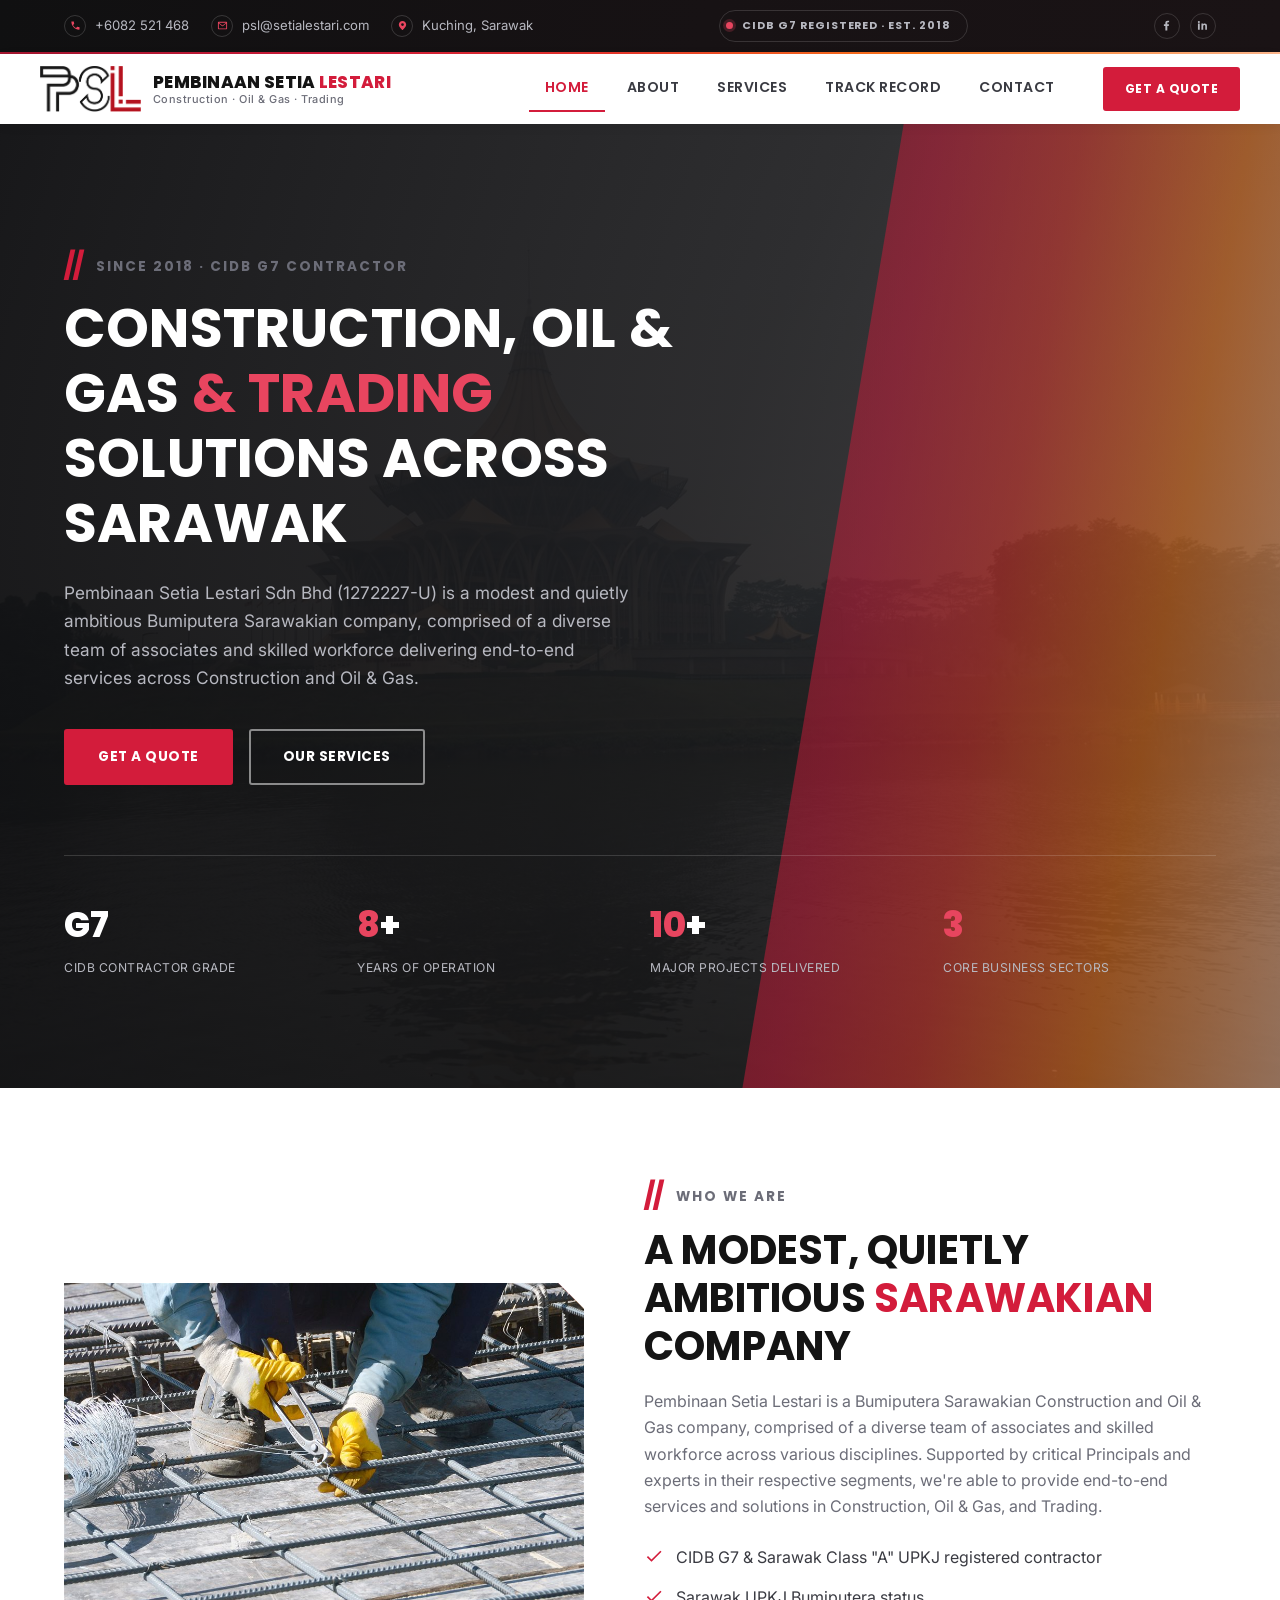
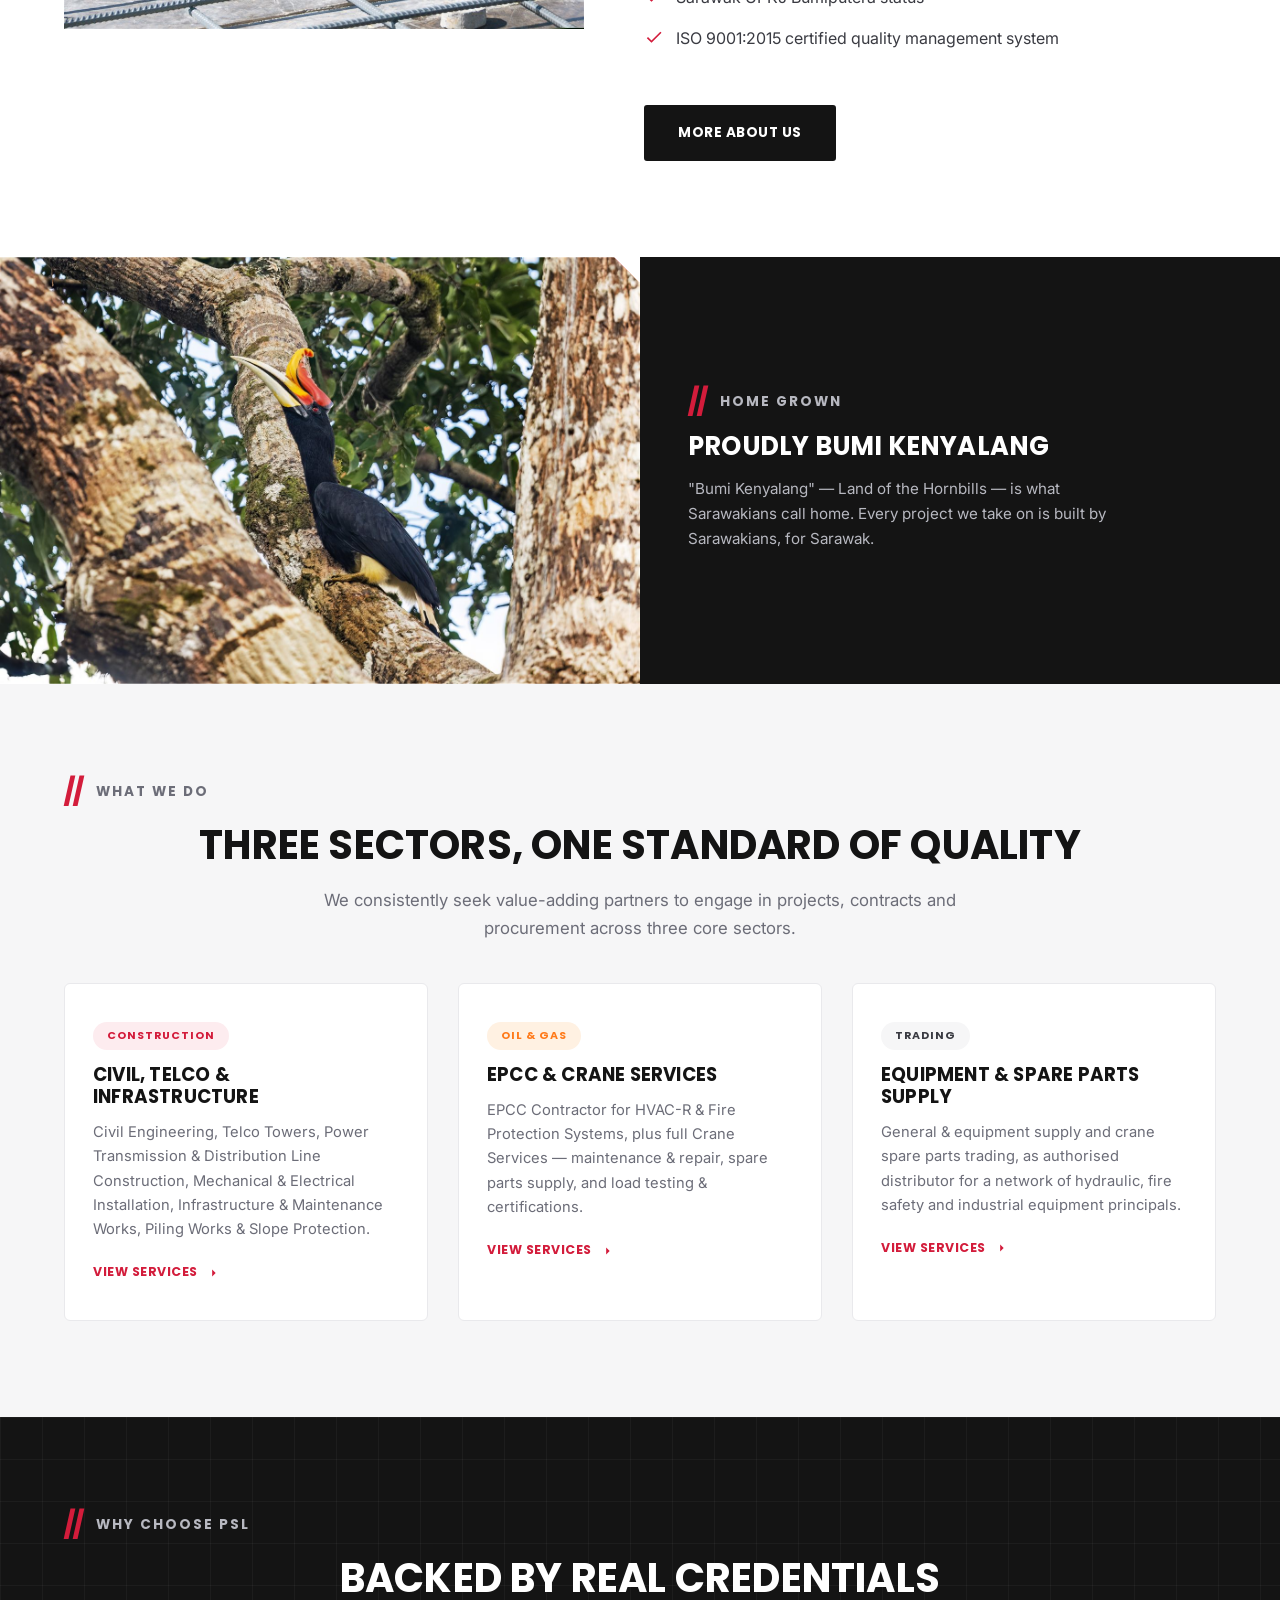
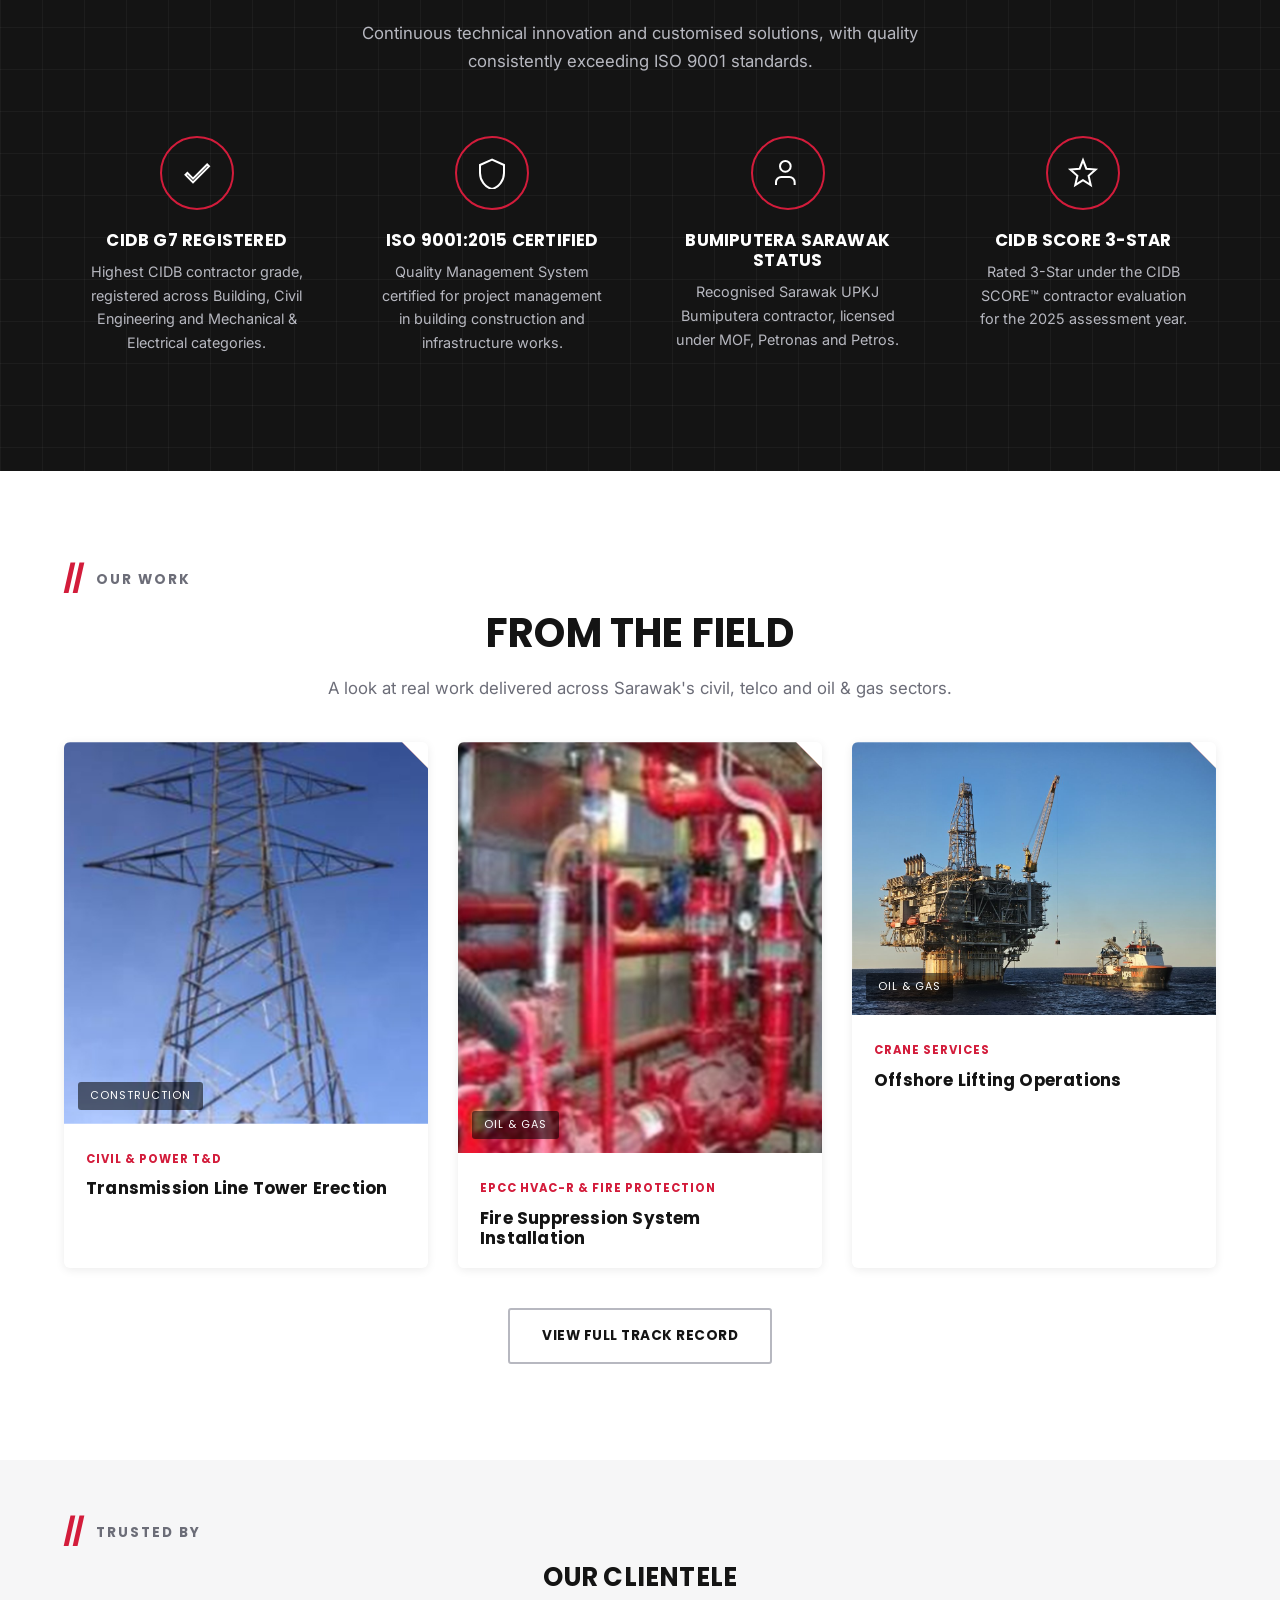
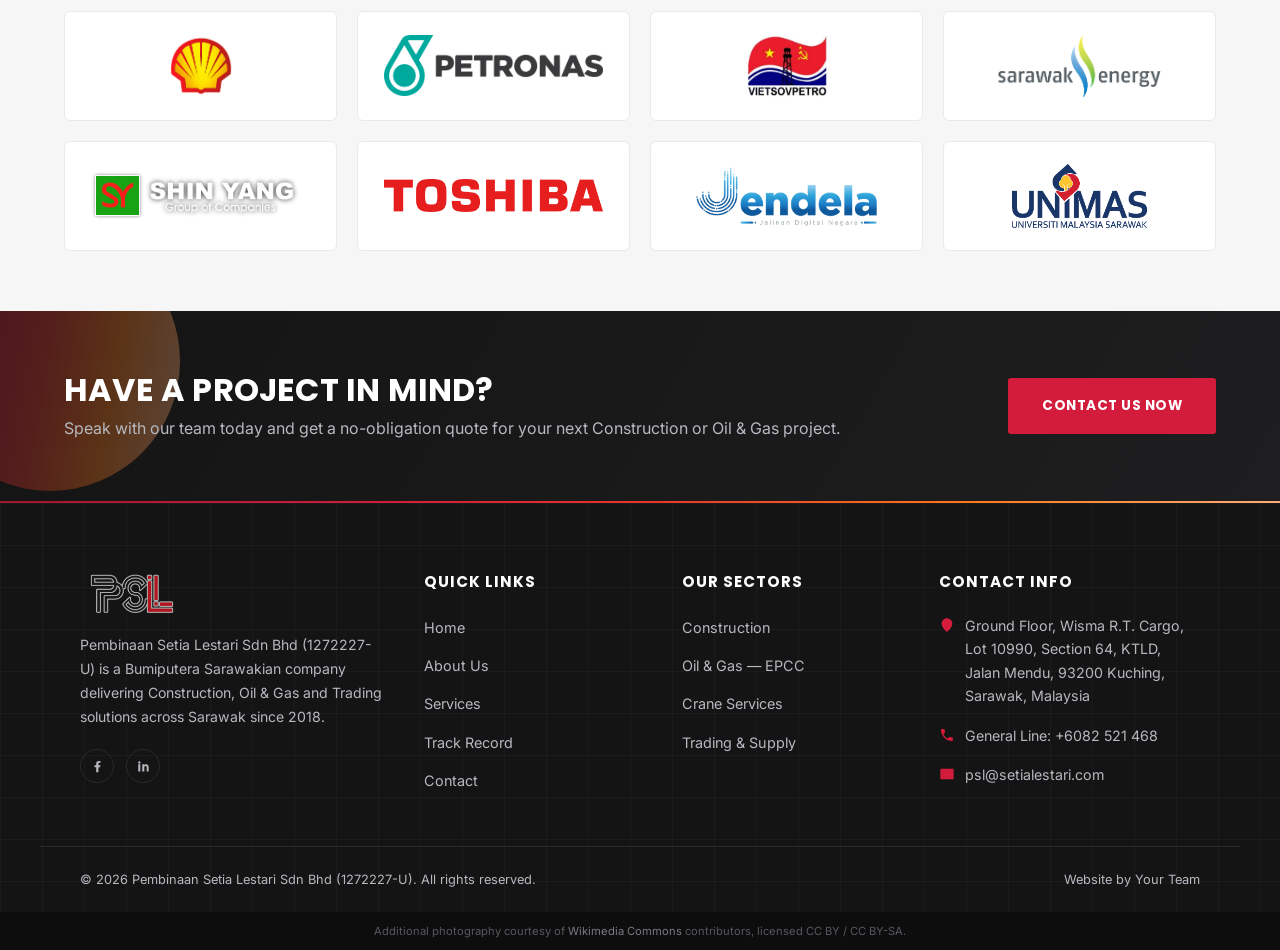
==== index.html @ c00ef1f2 "Add files via upload" ====
<!DOCTYPE html>
<html lang="en">
<head>
<meta charset="UTF-8">
<meta name="viewport" content="width=device-width, initial-scale=1.0">
<title>Pembinaan Setia Lestari Sdn Bhd | Construction · Oil &amp; Gas · Trading — Sarawak</title>
<meta name="description" content="Pembinaan Setia Lestari Sdn Bhd (1272227-U) is a CIDB G7 registered Bumiputera Sarawakian company delivering Construction, Oil & Gas (EPCC, Crane Services) and industrial Trading solutions across Sarawak, Malaysia.">
<link rel="icon" href="assets/favicon.png">
<link rel="preconnect" href="https://fonts.googleapis.com">
<link href="https://fonts.googleapis.com/css2?family=Poppins:wght@600;700;800&family=Inter:wght@400;500;600;700&display=swap" rel="stylesheet">
<link rel="stylesheet" href="css/style.css">
</head>
<body>

<div class="topbar">
  <div class="container">
    <div class="topbar-info">
      <a href="tel:+6082521468"><span class="topbar-ico"><svg viewBox="0 0 24 24" width="12" height="12"><path d="M6.6 10.8c1.4 2.8 3.7 5.1 6.5 6.5l2.2-2.2c.3-.3.7-.4 1-.2 1.1.4 2.3.6 3.5.6.6 0 1 .4 1 1V20c0 .6-.4 1-1 1C10.6 21 3 13.4 3 4c0-.6.4-1 1-1h3.5c.6 0 1 .4 1 1 0 1.2.2 2.4.6 3.5.1.4 0 .8-.2 1L6.6 10.8z"/></svg></span><span class="topbar-text">+6082 521 468</span></a>
      <a href="mailto:psl@setialestari.com"><span class="topbar-ico"><svg viewBox="0 0 24 24" width="12" height="12"><path d="M2 5.5C2 4.7 2.7 4 3.5 4h17c.8 0 1.5.7 1.5 1.5v13c0 .8-.7 1.5-1.5 1.5h-17c-.8 0-1.5-.7-1.5-1.5v-13zm2.2.5 7.8 6 7.8-6H4.2zM20 7.9l-7.5 5.8a1 1 0 0 1-1 0L4 7.9V18.5h16V7.9z"/></svg></span><span class="topbar-text">psl@setialestari.com</span></a>
      <span class="topbar-item topbar-location"><span class="topbar-ico"><svg viewBox="0 0 24 24" width="12" height="12"><path d="M12 2C7.6 2 4 5.6 4 10c0 5.5 7 11.5 7.3 11.7.2.2.5.3.7.3s.5-.1.7-.3C13 21.5 20 15.5 20 10c0-4.4-3.6-8-8-8zm0 11a3 3 0 1 1 0-6 3 3 0 0 1 0 6z"/></svg></span><span class="topbar-text">Kuching, Sarawak</span></span>
    </div>
    <div class="topbar-badge"><span class="pulse-dot"></span>CIDB G7 Registered &middot; Est. 2018</div>
    <div class="topbar-social">
      <a href="#" aria-label="Facebook"><svg viewBox="0 0 24 24" width="13" height="13"><path d="M13.5 21v-8h2.7l.4-3.2h-3.1V7.7c0-.9.3-1.6 1.6-1.6h1.7V3.2C16.5 3.1 15.4 3 14.2 3c-2.6 0-4.3 1.6-4.3 4.4v2.4H7.2v3.2h2.7v8h3.6z"/></svg></a>
      <a href="#" aria-label="LinkedIn"><svg viewBox="0 0 24 24" width="13" height="13"><path d="M6.9 8.4H3.6V20h3.3V8.4zM5.3 3.5a1.9 1.9 0 1 0 0 3.9 1.9 1.9 0 0 0 0-3.9zM20.4 20h-3.3v-6.2c0-1.5-.5-2.5-1.8-2.5-1 0-1.6.7-1.9 1.3-.1.2-.1.6-.1.9V20H10s.1-10.6 0-11.6h3.3v1.6c.4-.7 1.2-1.7 3-1.7 2.2 0 3.9 1.4 3.9 4.5V20z"/></svg></a>
    </div>
  </div>
</div>

<header class="site-header">
  <div class="container navbar">
    <a href="index.html" class="brand">
      <img src="assets/logo.png" alt="PSL — Pembinaan Setia Lestari" class="brand-logo-img">
      <span class="brand-text">
        <span class="brand-word"><span class="p1">Pembinaan Setia</span> <span class="p2">Lestari</span></span>
        <span class="brand-sub">Construction &middot; Oil &amp; Gas &middot; Trading</span>
      </span>
    </a>
    <button class="nav-toggle" aria-label="Toggle menu"><span></span><span></span><span></span></button>
    <div class="nav-overlay"></div>
    <nav class="nav-links">
      <a href="index.html">Home</a>
      <a href="about.html">About</a>
      <a href="services.html">Services</a>
      <a href="projects.html">Track Record</a>
      <a href="contact.html">Contact</a>
    </nav>
    <div class="nav-cta">
      <a href="contact.html" class="btn btn-primary btn-sm">Get a Quote</a>
    </div>
  </div>
</header>

<!-- ============ HERO ============ -->
<section class="hero" style="background-image:linear-gradient(115deg, rgba(10,10,12,.93), rgba(18,18,20,.85) 50%, rgba(18,18,20,.65)), url('assets/sarawak/dun-building.jpg');">
  <div class="hero-gradient-block"></div>
  <div class="container">
    <div class="hero-content reveal in">
      <div class="slash-eyebrow"><span class="slash">//</span><span class="label">Since 2018 &middot; CIDB G7 Contractor</span></div>
      <h1>Construction, Oil &amp; Gas <span>&amp; Trading</span> Solutions Across Sarawak</h1>
      <p>Pembinaan Setia Lestari Sdn Bhd (1272227-U) is a modest and quietly ambitious Bumiputera Sarawakian company, comprised of a diverse team of associates and skilled workforce delivering end-to-end services across Construction and Oil &amp; Gas.</p>
      <div class="hero-actions">
        <a href="contact.html" class="btn btn-primary">Get a Quote</a>
        <a href="services.html" class="btn btn-outline">Our Services</a>
      </div>
    </div>

    <div class="hero-stats">
      <div class="reveal in">
        <div class="stat-num">G7</div>
        <div class="stat-label">CIDB Contractor Grade</div>
      </div>
      <div class="reveal in">
        <div class="stat-num"><span data-count="8">0</span>+</div>
        <div class="stat-label">Years Of Operation</div>
      </div>
      <div class="reveal in">
        <div class="stat-num"><span data-count="10">0</span>+</div>
        <div class="stat-label">Major Projects Delivered</div>
      </div>
      <div class="reveal in">
        <div class="stat-num"><span data-count="3">0</span></div>
        <div class="stat-label">Core Business Sectors</div>
      </div>
    </div>
  </div>
</section>

<!-- ============ WHO WE ARE ============ -->
<section class="section-pad">
  <div class="container">
    <div class="about-snippet">
      <div class="photo-block reveal" style="min-height:380px;">
        <img src="assets/photos/construction-rebar-works.jpg" alt="PSL site engineer overseeing foundation works">
      </div>
      <div class="reveal">
        <div class="slash-eyebrow"><span class="slash">//</span><span class="label">Who We Are</span></div>
        <h2 class="section-title">A Modest, Quietly Ambitious <span>Sarawakian</span> Company</h2>
        <p style="color:var(--gray-600); margin-bottom:24px;">Pembinaan Setia Lestari is a Bumiputera Sarawakian Construction and Oil &amp; Gas company, comprised of a diverse team of associates and skilled workforce across various disciplines. Supported by critical Principals and experts in their respective segments, we're able to provide end-to-end services and solutions in Construction, Oil &amp; Gas, and Trading.</p>
        <ul class="check-list">
          <li><svg viewBox="0 0 24 24"><path d="M9 16.2 4.8 12l-1.4 1.4L9 19 21 7l-1.4-1.4z"/></svg> CIDB G7 &amp; Sarawak Class "A" UPKJ registered contractor</li>
          <li><svg viewBox="0 0 24 24"><path d="M9 16.2 4.8 12l-1.4 1.4L9 19 21 7l-1.4-1.4z"/></svg> Sarawak UPKJ Bumiputera status</li>
          <li><svg viewBox="0 0 24 24"><path d="M9 16.2 4.8 12l-1.4 1.4L9 19 21 7l-1.4-1.4z"/></svg> ISO 9001:2015 certified quality management system</li>
        </ul>
        <a href="about.html" class="btn btn-dark mt-40">More About Us</a>
      </div>
    </div>
  </div>
</section>

<!-- ============ HOME GROWN IN SARAWAK ============ -->
<section class="reveal">
  <div class="grid grid-2" style="gap:0;">
    <div class="photo-block" style="min-height:280px; border-radius:0;">
      <img src="assets/sarawak/hornbill.jpg" alt="Rhinoceros hornbill, Sarawak's state bird" style="width:100%; height:100%; object-fit:cover;">
    </div>
    <div style="background:var(--black); color:var(--white); padding:50px 48px; display:flex; flex-direction:column; justify-content:center;">
      <div class="slash-eyebrow"><span class="slash">//</span><span class="label" style="color:var(--gray-400);">Home Grown</span></div>
      <h2 class="section-title" style="color:var(--white); font-size:1.6rem; margin-bottom:14px;">Proudly Bumi Kenyalang</h2>
      <p style="color:var(--gray-400); font-size:.95rem; max-width:44ch;">"Bumi Kenyalang" &mdash; Land of the Hornbills &mdash; is what Sarawakians call home. Every project we take on is built by Sarawakians, for Sarawak.</p>
    </div>
  </div>
</section>

<!-- ============ THREE PILLARS ============ -->
<section class="section-pad" style="background:var(--gray-100);">
  <div class="container">
    <div class="slash-eyebrow center"><span class="slash">//</span><span class="label">What We Do</span></div>
    <h2 class="section-title center">Three Sectors, One Standard Of Quality</h2>
    <p class="section-lead center">We consistently seek value-adding partners to engage in projects, contracts and procurement across three core sectors.</p>

    <div class="grid grid-3">
      <div class="service-card reveal">
        <span class="pillar-tag construction">Construction</span>
        <h3>Civil, Telco &amp; Infrastructure</h3>
        <p>Civil Engineering, Telco Towers, Power Transmission &amp; Distribution Line Construction, Mechanical &amp; Electrical Installation, Infrastructure &amp; Maintenance Works, Piling Works &amp; Slope Protection.</p>
        <a href="services.html#construction" class="service-link">View Services <svg viewBox="0 0 24 24"><path d="M4 12h16m-6-6 6 6-6 6"/></svg></a>
      </div>
      <div class="service-card reveal">
        <span class="pillar-tag oilgas">Oil &amp; Gas</span>
        <h3>EPCC &amp; Crane Services</h3>
        <p>EPCC Contractor for HVAC-R &amp; Fire Protection Systems, plus full Crane Services — maintenance &amp; repair, spare parts supply, and load testing &amp; certifications.</p>
        <a href="services.html#oilgas" class="service-link">View Services <svg viewBox="0 0 24 24"><path d="M4 12h16m-6-6 6 6-6 6"/></svg></a>
      </div>
      <div class="service-card reveal">
        <span class="pillar-tag trading">Trading</span>
        <h3>Equipment &amp; Spare Parts Supply</h3>
        <p>General &amp; equipment supply and crane spare parts trading, as authorised distributor for a network of hydraulic, fire safety and industrial equipment principals.</p>
        <a href="services.html#trading" class="service-link">View Services <svg viewBox="0 0 24 24"><path d="M4 12h16m-6-6 6 6-6 6"/></svg></a>
      </div>
    </div>
  </div>
</section>

<!-- ============ WHY CHOOSE US ============ -->
<section class="section-pad why-section">
  <div class="container">
    <div class="slash-eyebrow center"><span class="slash">//</span><span class="label">Why Choose PSL</span></div>
    <h2 class="section-title center">Backed By Real Credentials</h2>
    <p class="section-lead center">Continuous technical innovation and customised solutions, with quality consistently exceeding ISO 9001 standards.</p>

    <div class="grid grid-4">
      <div class="feature-item reveal">
        <div class="feature-icon"><svg viewBox="0 0 24 24"><path d="M9 16.2 4.8 12l-1.4 1.4L9 19 21 7l-1.4-1.4z"/></svg></div>
        <h4>CIDB G7 Registered</h4>
        <p>Highest CIDB contractor grade, registered across Building, Civil Engineering and Mechanical &amp; Electrical categories.</p>
      </div>
      <div class="feature-item reveal">
        <div class="feature-icon"><svg viewBox="0 0 24 24"><path d="M12 2 3 6v6c0 5.5 3.8 10.7 9 12 5.2-1.3 9-6.5 9-12V6l-9-4z"/></svg></div>
        <h4>ISO 9001:2015 Certified</h4>
        <p>Quality Management System certified for project management in building construction and infrastructure works.</p>
      </div>
      <div class="feature-item reveal">
        <div class="feature-icon"><svg viewBox="0 0 24 24"><path d="M17 21v-2a4 4 0 0 0-4-4H7a4 4 0 0 0-4 4v2M10 11a4 4 0 1 0 0-8 4 4 0 0 0 0 8z"/></svg></div>
        <h4>Bumiputera Sarawak Status</h4>
        <p>Recognised Sarawak UPKJ Bumiputera contractor, licensed under MOF, Petronas and Petros.</p>
      </div>
      <div class="feature-item reveal">
        <div class="feature-icon"><svg viewBox="0 0 24 24"><path d="M12 17.3 6.2 21l1.6-6.9L2.5 9.4l7-.6L12 2.3l2.5 6.5 7 .6-5.3 4.7L17.8 21z"/></svg></div>
        <h4>CIDB SCORE 3-Star</h4>
        <p>Rated 3-Star under the CIDB SCORE™ contractor evaluation for the 2025 assessment year.</p>
      </div>
    </div>
  </div>
</section>

<!-- ============ TRACK RECORD HIGHLIGHT ============ -->
<section class="section-pad">
  <div class="container">
    <div class="slash-eyebrow center"><span class="slash">//</span><span class="label">Our Work</span></div>
    <h2 class="section-title center">From The Field</h2>
    <p class="section-lead center">A look at real work delivered across Sarawak's civil, telco and oil &amp; gas sectors.</p>

    <div class="grid grid-3">
      <div class="project-card reveal">
        <div class="photo-block">
          <img src="assets/photos/construction-transmission-tower.jpg" alt="Power transmission tower erection">
          <span class="ph-tag">Construction</span>
        </div>
        <div class="project-info">
          <span class="project-cat">Civil &amp; Power T&amp;D</span>
          <h3>Transmission Line Tower Erection</h3>
        </div>
      </div>
      <div class="project-card reveal">
        <div class="photo-block">
          <img src="assets/photos/oilgas-fireprotection-system.jpg" alt="Fire protection piping installation">
          <span class="ph-tag">Oil &amp; Gas</span>
        </div>
        <div class="project-info">
          <span class="project-cat">EPCC HVAC-R &amp; Fire Protection</span>
          <h3>Fire Suppression System Installation</h3>
        </div>
      </div>
      <div class="project-card reveal">
        <div class="photo-block">
          <img src="assets/photos/crane-services-platform.jpg" alt="Offshore crane lifting operation">
          <span class="ph-tag">Oil &amp; Gas</span>
        </div>
        <div class="project-info">
          <span class="project-cat">Crane Services</span>
          <h3>Offshore Lifting Operations</h3>
        </div>
      </div>
    </div>
    <div class="center mt-40"><a href="projects.html" class="btn btn-outline-dark">View Full Track Record</a></div>
  </div>
</section>

<!-- ============ CLIENTS ============ -->
<section class="section-pad" style="background:var(--gray-100); padding-top:60px; padding-bottom:60px;">
  <div class="container">
    <div class="slash-eyebrow center"><span class="slash">//</span><span class="label">Trusted By</span></div>
    <h2 class="section-title center" style="font-size:1.6rem;">Our Clientele</h2>
    <div class="client-logos reveal">
      <div class="client-logo-card"><img src="assets/clients/client-shell.png" alt="Shell"></div>
      <div class="client-logo-card"><img src="assets/clients/client-petros.png" alt="Petros"></div>
      <div class="client-logo-card"><img src="assets/clients/client-vietsovpetro.png" alt="Vietsovpetro"></div>
      <div class="client-logo-card"><img src="assets/clients/client-sarawak-energy.png" alt="Sarawak Energy"></div>
      <div class="client-logo-card"><img src="assets/clients/client-shinyang.png" alt="Shin Yang"></div>
      <div class="client-logo-card"><img src="assets/clients/client-toshiba.png" alt="Toshiba"></div>
      <div class="client-logo-card"><img src="assets/clients/client-kec.png" alt="KEC International"></div>
      <div class="client-logo-card"><img src="assets/clients/client-unimas.png" alt="UNIMAS"></div>
    </div>
  </div>
</section>

<!-- ============ CTA BANNER ============ -->
<section class="cta-banner">
  <div class="container cta-inner">
    <div>
      <h2>Have a project in mind?</h2>
      <p>Speak with our team today and get a no-obligation quote for your next Construction or Oil &amp; Gas project.</p>
    </div>
    <a href="contact.html" class="btn btn-primary">Contact Us Now</a>
  </div>
</section>

<!-- ============ FOOTER ============ -->
<footer class="site-footer">
  <div class="container footer-top">
    <div class="footer-about">
      <img src="assets/logo-stroke.png" alt="PSL — Pembinaan Setia Lestari" class="footer-logo-img">
      <p>Pembinaan Setia Lestari Sdn Bhd (1272227-U) is a Bumiputera Sarawakian company delivering Construction, Oil &amp; Gas and Trading solutions across Sarawak since 2018.</p>
      <div class="footer-social">
        <a href="#" aria-label="Facebook"><svg viewBox="0 0 24 24" width="13" height="13"><path d="M13.5 21v-8h2.7l.4-3.2h-3.1V7.7c0-.9.3-1.6 1.6-1.6h1.7V3.2C16.5 3.1 15.4 3 14.2 3c-2.6 0-4.3 1.6-4.3 4.4v2.4H7.2v3.2h2.7v8h3.6z"/></svg></a>
        <a href="#" aria-label="LinkedIn"><svg viewBox="0 0 24 24" width="13" height="13"><path d="M6.9 8.4H3.6V20h3.3V8.4zM5.3 3.5a1.9 1.9 0 1 0 0 3.9 1.9 1.9 0 0 0 0-3.9zM20.4 20h-3.3v-6.2c0-1.5-.5-2.5-1.8-2.5-1 0-1.6.7-1.9 1.3-.1.2-.1.6-.1.9V20H10s.1-10.6 0-11.6h3.3v1.6c.4-.7 1.2-1.7 3-1.7 2.2 0 3.9 1.4 3.9 4.5V20z"/></svg></a>
      </div>
    </div>
    <div>
      <h5>Quick Links</h5>
      <ul class="footer-links">
        <li><a href="index.html">Home</a></li>
        <li><a href="about.html">About Us</a></li>
        <li><a href="services.html">Services</a></li>
        <li><a href="projects.html">Track Record</a></li>
        <li><a href="contact.html">Contact</a></li>
      </ul>
    </div>
    <div>
      <h5>Our Sectors</h5>
      <ul class="footer-links">
        <li><a href="services.html#construction">Construction</a></li>
        <li><a href="services.html#oilgas">Oil &amp; Gas — EPCC</a></li>
        <li><a href="services.html#oilgas">Crane Services</a></li>
        <li><a href="services.html#trading">Trading &amp; Supply</a></li>
      </ul>
    </div>
    <div>
      <h5>Contact Info</h5>
      <ul class="footer-contact">
        <li><svg viewBox="0 0 24 24"><path d="M12 2C7.6 2 4 5.6 4 10c0 5.5 7 11.5 7.3 11.7.2.2.5.3.7.3s.5-.1.7-.3C13 21.5 20 15.5 20 10c0-4.4-3.6-8-8-8z"/></svg> Ground Floor, Wisma R.T. Cargo, Lot 10990, Section 64, KTLD, Jalan Mendu, 93200 Kuching, Sarawak, Malaysia</li>
        <li><svg viewBox="0 0 24 24"><path d="M6.6 10.8c1.4 2.8 3.7 5.1 6.5 6.5l2.2-2.2c.3-.3.7-.4 1-.2 1.1.4 2.3.6 3.5.6.6 0 1 .4 1 1V20c0 .6-.4 1-1 1C10.6 21 3 13.4 3 4c0-.6.4-1 1-1h3.5c.6 0 1 .4 1 1 0 1.2.2 2.4.6 3.5.1.4 0 .8-.2 1L6.6 10.8z"/></svg> General Line: +6082 521 468</li>
        <li><svg viewBox="0 0 24 24"><path d="M2 5.5C2 4.7 2.7 4 3.5 4h17c.8 0 1.5.7 1.5 1.5v13c0 .8-.7 1.5-1.5 1.5h-17c-.8 0-1.5-.7-1.5-1.5v-13z"/></svg> psl@setialestari.com</li>
      </ul>
    </div>
  </div>
  <div class="container footer-bottom">
    <span>&copy; <span id="year"></span> Pembinaan Setia Lestari Sdn Bhd (1272227-U). All rights reserved.</span>
    <span>Website by <a href="#">Your Team</a></span>
  </div>
<div class="photo-credits">Additional photography courtesy of <a href="https://commons.wikimedia.org" target="_blank" rel="noopener">Wikimedia Commons</a> contributors, licensed CC BY / CC BY-SA.</div>
</footer>

<button class="back-to-top" aria-label="Back to top"><svg viewBox="0 0 24 24"><path d="M12 4l-8 8h5v8h6v-8h5z"/></svg></button>

<script src="js/script.js"></script>
<script>document.getElementById('year').textContent = new Date().getFullYear();</script>
</body>
</html>
---- css/style.css ----
/* =========================================================
   Pembinaan Setia Lestari Sdn Bhd — Main Stylesheet
   Brand system derived from official company profile (Apr 2026)
   ========================================================= */

:root {
  --black: #141414;
  --dark: #1e1e20;
  --dark-2: #29292c;
  --red: #d31c3b;
  --red-dark: #a3162f;
  --red-light: #e8455f;
  --orange: #ff7a1a;
  --gradient: linear-gradient(100deg, #a3162f 0%, #d31c3b 28%, #e8362b 48%, #ff7a1a 72%, #ffb98f 100%);
  --pink-tint: #fdecef;
  --white: #ffffff;
  --gray-100: #f6f6f7;
  --gray-200: #e9e9ec;
  --gray-400: #b7b8c0;
  --gray-600: #6c6d78;
  --gray-800: #3a3b42;
  --font-head: 'Poppins', 'Avenir Next', 'Segoe UI', sans-serif;
  --font-body: 'Inter', 'Segoe UI', sans-serif;
  --shadow-sm: 0 2px 10px rgba(0,0,0,.08);
  --shadow-md: 0 10px 30px rgba(0,0,0,.12);
  --shadow-lg: 0 20px 50px rgba(0,0,0,.18);
  --radius: 6px;
  --transition: .3s cubic-bezier(.4,0,.2,1);
}

* { margin: 0; padding: 0; box-sizing: border-box; }

html { scroll-behavior: smooth; }

body {
  font-family: var(--font-body);
  color: var(--gray-800);
  line-height: 1.65;
  background: var(--white);
  overflow-x: hidden;
}

img { max-width: 100%; display: block; }

a { text-decoration: none; color: inherit; }

ul { list-style: none; }

h1, h2, h3, h4, h5 {
  font-family: var(--font-head);
  font-weight: 700;
  letter-spacing: .2px;
  color: var(--black);
  line-height: 1.2;
}

.container {
  width: 100%;
  max-width: 1200px;
  margin: 0 auto;
  padding: 0 24px;
}

section { position: relative; }

.section-pad { padding: 96px 0; }

@media (max-width: 768px) {
  .section-pad { padding: 64px 0; }
}
@media (max-width: 480px) {
  .section-pad { padding: 48px 0; }
  .container { padding: 0 18px; }
}

/* ---------- "//" brand eyebrow (from official profile design) ---------- */
.slash-eyebrow {
  display: flex;
  align-items: center;
  gap: 14px;
  margin-bottom: 16px;
}
.slash-eyebrow .slash {
  font-family: var(--font-head);
  font-weight: 800;
  color: var(--red);
  font-size: 1.6rem;
  letter-spacing: -2px;
  line-height: 1;
}
.slash-eyebrow span.label {
  font-family: var(--font-head);
  font-weight: 700;
  letter-spacing: 2px;
  text-transform: uppercase;
  font-size: .85rem;
  color: var(--gray-600);
}
.center .slash-eyebrow { justify-content: center; }

.section-title {
  font-size: clamp(1.7rem, 3.2vw, 2.5rem);
  margin-bottom: 18px;
  text-transform: uppercase;
}

.section-title span { color: var(--red); }

.section-lead {
  color: var(--gray-600);
  max-width: 640px;
  font-size: 1.05rem;
  margin-bottom: 40px;
}

.center { text-align: center; margin-left: auto; margin-right: auto; }

/* ---------- Buttons ---------- */
.btn {
  display: inline-flex;
  align-items: center;
  gap: 10px;
  padding: 15px 32px;
  font-family: var(--font-head);
  font-weight: 700;
  letter-spacing: .5px;
  text-transform: uppercase;
  font-size: .85rem;
  border-radius: 3px;
  border: 2px solid transparent;
  cursor: pointer;
  transition: all var(--transition);
  white-space: nowrap;
}

.btn-primary {
  background: var(--red);
  color: var(--white);
  border-color: var(--red);
}
.btn-primary:hover { background: var(--red-dark); border-color: var(--red-dark); transform: translateY(-2px); box-shadow: var(--shadow-md); }

.btn-dark {
  background: var(--black);
  color: var(--white);
  border-color: var(--black);
}
.btn-dark:hover { background: var(--red); border-color: var(--red); transform: translateY(-2px); }

.btn-outline {
  background: transparent;
  color: var(--white);
  border-color: rgba(255,255,255,.5);
}
.btn-outline:hover { background: var(--white); color: var(--black); border-color: var(--white); }

.btn-outline-dark {
  background: transparent;
  color: var(--black);
  border-color: var(--gray-400);
}
.btn-outline-dark:hover { background: var(--black); color: var(--white); border-color: var(--black); }

.btn-sm { padding: 10px 20px; font-size: .75rem; }

/* ---------- Top bar ("Signal Bar") ---------- */
.topbar {
  background: linear-gradient(100deg, #101011 0%, #171214 55%, #1a1315 100%);
  color: var(--gray-400);
  font-size: .82rem;
  border-bottom: 2px solid transparent;
  border-image: var(--gradient) 1;
  position: relative;
}
.topbar .container {
  display: flex;
  justify-content: space-between;
  align-items: center;
  padding-top: 10px;
  padding-bottom: 10px;
  gap: 18px;
  flex-wrap: wrap;
}
.topbar-info { display: flex; align-items: center; gap: 22px; flex-wrap: wrap; }
.topbar-info a, .topbar-info span.topbar-item { display: inline-flex; align-items: center; gap: 9px; color: var(--gray-400); }
.topbar-info a:hover { color: var(--white); }
.topbar-ico {
  width: 22px; height: 22px; border-radius: 50%;
  border: 1px solid rgba(255,255,255,.16);
  display: flex; align-items: center; justify-content: center;
  flex-shrink: 0;
  transition: all var(--transition);
}
.topbar-ico svg { width: 11px; height: 11px; fill: var(--red-light); }
.topbar-info a:hover .topbar-ico { background: var(--red); border-color: var(--red); }
.topbar-info a:hover .topbar-ico svg { fill: var(--white); }

.topbar-badge {
  display: flex; align-items: center; gap: 9px;
  font-family: var(--font-head); font-weight: 700; letter-spacing: .09em; text-transform: uppercase;
  font-size: .68rem; color: var(--gray-400);
  padding: 6px 16px 6px 6px;
  border: 1px solid rgba(255,255,255,.14);
  border-radius: 20px;
  white-space: nowrap;
}
.topbar-badge .pulse-dot { width: 7px; height: 7px; border-radius: 50%; background: var(--red-light); box-shadow: 0 0 0 3px rgba(232,69,95,.22); flex-shrink: 0; }

.topbar-social { display: flex; gap: 10px; }
.topbar-social a {
  width: 26px; height: 26px;
  display: flex; align-items: center; justify-content: center;
  border: 1px solid rgba(255,255,255,.14);
  border-radius: 50%;
  transition: all var(--transition);
}
.topbar-social a:hover { background: var(--red); border-color: var(--red); }
.topbar-social svg { width: 13px; height: 13px; fill: var(--gray-400); }
.topbar-social a:hover svg { fill: var(--white); }

@media (max-width: 700px) {
  .topbar-badge { display: none; }
}
@media (max-width: 600px) {
  .topbar .container { justify-content: center; }
  .topbar-social { display: none; }
  .topbar-info span.topbar-location { display: none; }
}
@media (max-width: 420px) {
  .topbar-text { display: none; }
  .topbar-info { gap: 16px; }
  .topbar-ico { width: 30px; height: 30px; }
  .topbar-ico svg { width: 13px; height: 13px; }
}

/* ---------- Header / Nav ---------- */
.site-header {
  position: sticky;
  top: 0;
  z-index: 500;
  background: var(--white);
  box-shadow: var(--shadow-sm);
}
.navbar {
  display: flex;
  align-items: center;
  justify-content: flex-start;
  padding: 12px 0;
  gap: 32px;
}

.brand { display: flex; align-items: center; gap: 12px; margin-right: auto; }
.brand-logo-img { height: 46px; width: auto; flex-shrink: 0; }
.brand-text { line-height: 1.15; }
.brand-word { font-family: var(--font-head); font-weight: 800; font-size: 1.05rem; letter-spacing: .3px; text-transform: uppercase; }
.brand-word .p1 { color: var(--black); }
.brand-word .p2 { color: var(--red); }
.brand-sub {
  display: block;
  font-size: .68rem;
  letter-spacing: .5px;
  color: var(--gray-600);
  font-weight: 500;
  margin-top: 1px;
}

.nav-links { display: flex; align-items: center; gap: 6px; }
.nav-links a {
  padding: 10px 16px;
  font-family: var(--font-head);
  font-weight: 600;
  letter-spacing: .5px;
  text-transform: uppercase;
  font-size: .88rem;
  color: var(--gray-800);
  border-bottom: 2px solid transparent;
  transition: all var(--transition);
}
.nav-links a:hover, .nav-links a.active { color: var(--red); }
.nav-links a.active { border-bottom-color: var(--red); }

.nav-cta { display: flex; align-items: center; gap: 18px; }

.nav-toggle {
  display: none;
  flex-direction: column;
  gap: 5px;
  background: none;
  border: none;
  cursor: pointer;
  padding: 6px;
  z-index: 600;
}
.nav-toggle span { width: 26px; height: 3px; background: var(--black); transition: all var(--transition); }
.nav-toggle.open span:nth-child(1) { transform: translateY(8px) rotate(45deg); }
.nav-toggle.open span:nth-child(2) { opacity: 0; }
.nav-toggle.open span:nth-child(3) { transform: translateY(-8px) rotate(-45deg); }

@media (max-width: 992px) {
  .nav-links {
    position: fixed;
    top: 0; right: -100%;
    width: min(300px, 84vw);
    height: 100vh;
    background: var(--black);
    background-image: linear-gradient(160deg, rgba(211,28,59,.12), transparent 55%);
    border-left: 2px solid transparent;
    border-image: var(--gradient) 1;
    flex-direction: column;
    align-items: flex-start;
    padding: 100px 30px 30px;
    transition: right var(--transition);
    z-index: 550;
    overflow-y: auto;
  }
  .nav-links.open { right: 0; }
  .nav-links a { color: var(--white); width: 100%; border-bottom: 1px solid var(--dark-2); border-radius: 0; padding: 14px 4px; }
  .nav-links a.active, .nav-links a:hover { color: var(--red-light); border-bottom-color: var(--dark-2); }
  .nav-cta .btn-primary { display: none; }
  .nav-toggle { display: flex; }
  .nav-overlay {
    display: none;
    position: fixed; inset: 0; background: rgba(0,0,0,.5); z-index: 540;
  }
  .nav-overlay.open { display: block; }
}

@media (max-width: 480px) {
  .brand-sub { display: none; }
  .brand-logo-img { height: 38px; }
  .brand-word { font-size: .92rem; }
  .brand { gap: 9px; }
}
@media (max-width: 360px) {
  .nav-cta .btn-sm { padding: 9px 14px; font-size: .7rem; }
}

/* ---------- Hero ---------- */
.hero {
  position: relative;
  background-color: var(--black);
  background-size: cover;
  background-position: center;
  background-repeat: no-repeat;
  color: var(--white);
  padding: 130px 0 110px;
  overflow: hidden;
}
.hero-gradient-block {
  position: absolute;
  right: 0; top: 0; bottom: 0;
  width: 42%;
  background: var(--gradient);
  clip-path: polygon(30% 0, 100% 0, 100% 100%, 0% 100%);
  opacity: .5;
  pointer-events: none;
}
.hero-content { position: relative; z-index: 2; max-width: 720px; }
.hero-content h1 { font-size: clamp(2.1rem, 4.6vw, 3.4rem); color: var(--white); margin-bottom: 22px; text-transform: uppercase; }
.hero-content h1 span { color: var(--red-light); }
.hero-content p { font-size: 1.08rem; color: var(--gray-400); max-width: 580px; margin-bottom: 36px; }
.hero-actions { display: flex; gap: 16px; flex-wrap: wrap; }

.hero-stats {
  position: relative;
  z-index: 2;
  margin-top: 70px;
  display: grid;
  grid-template-columns: repeat(4, 1fr);
  gap: 20px;
  border-top: 1px solid rgba(255,255,255,.15);
  padding-top: 40px;
}
.hero-stats .stat-num { font-family: var(--font-head); font-size: 2.2rem; font-weight: 800; color: var(--white); }
.hero-stats .stat-num span { color: var(--red-light); }
.hero-stats .stat-label { font-size: .76rem; letter-spacing: .5px; text-transform: uppercase; color: var(--gray-400); margin-top: 4px; }

@media (max-width: 768px) {
  .hero-stats { grid-template-columns: repeat(2, 1fr); row-gap: 30px; }
  .hero { padding: 100px 0 70px; }
}
@media (max-width: 480px) {
  .hero { padding: 90px 0 56px; }
  .hero-content p { font-size: 1rem; }
  .hero-actions .btn { flex: 1 1 auto; justify-content: center; }
}

/* ---------- Page header (inner pages) ---------- */
.page-header {
  background: linear-gradient(120deg, var(--black), var(--dark) 65%);
  color: var(--white);
  padding: 80px 0 60px;
  position: relative;
  overflow: hidden;
}
.page-header::after {
  content: '';
  position: absolute; right: -10%; top: 0; bottom: 0;
  width: 45%;
  background: var(--gradient);
  clip-path: polygon(35% 0, 100% 0, 100% 100%, 0% 100%);
  opacity: .35;
}
.page-header h1 { color: var(--white); font-size: clamp(1.9rem, 3.8vw, 2.6rem); margin-bottom: 12px; text-transform: uppercase; }
@media (max-width: 560px) {
  .page-header { padding: 60px 0 44px; }
}
.breadcrumb { display: flex; gap: 8px; color: var(--gray-400); font-size: .9rem; position: relative; z-index: 1; }
.breadcrumb a { color: var(--gray-400); }
.breadcrumb a:hover { color: var(--red-light); }
.breadcrumb .sep { color: var(--red); }
.breadcrumb .current { color: var(--white); }

/* ---------- Cards / Grids ---------- */
.grid { display: grid; gap: 30px; }
.grid-2 { grid-template-columns: repeat(2, 1fr); }
.grid-3 { grid-template-columns: repeat(3, 1fr); }
.grid-4 { grid-template-columns: repeat(4, 1fr); }
@media (max-width: 992px) { .grid-4 { grid-template-columns: repeat(2, 1fr); } .grid-3 { grid-template-columns: repeat(2, 1fr);} }
@media (max-width: 640px) { .grid-4, .grid-3, .grid-2 { grid-template-columns: 1fr; } }

.service-card {
  background: var(--white);
  border: 1px solid var(--gray-200);
  border-radius: var(--radius);
  padding: 36px 28px;
  transition: all var(--transition);
  position: relative;
  overflow: hidden;
}
.service-card::before {
  content: '';
  position: absolute; left: 0; top: 0; bottom: 0; width: 4px;
  background: var(--red); transform: scaleY(0); transform-origin: bottom;
  transition: transform var(--transition);
}
.service-card:hover { box-shadow: var(--shadow-md); transform: translateY(-6px); }
.service-card:hover::before { transform: scaleY(1); }
.service-icon {
  width: 60px; height: 60px;
  display: flex; align-items: center; justify-content: center;
  background: var(--gray-100);
  border-radius: 50%;
  margin-bottom: 22px;
  transition: all var(--transition);
}
.service-card:hover .service-icon { background: var(--red); }
.service-icon svg { width: 28px; height: 28px; fill: none; stroke: var(--black); stroke-width: 1.6; transition: all var(--transition); }
.service-card:hover .service-icon svg { stroke: var(--white); }
.service-card h3 { font-size: 1.15rem; margin-bottom: 12px; text-transform: uppercase; }
.service-card p { color: var(--gray-600); font-size: .92rem; margin-bottom: 16px; }
.service-card ul.mini-list { margin-top: -6px; margin-bottom: 14px; }
.service-card ul.mini-list li { font-size: .88rem; color: var(--gray-600); padding-left: 16px; position: relative; margin-bottom: 6px; }
.service-card ul.mini-list li::before { content: '\2022'; color: var(--red); position: absolute; left: 0; font-weight: 700; }
.service-link { font-family: var(--font-head); font-weight: 700; letter-spacing: .5px; text-transform: uppercase; font-size: .78rem; color: var(--red); display: inline-flex; align-items: center; gap: 6px; }
.service-link svg { width: 14px; height: 14px; fill: var(--red); transition: transform var(--transition); }
.service-card:hover .service-link svg { transform: translateX(4px); }

/* ---------- Real photo blocks (replaces old placeholder graphics) ---------- */
.photo-block {
  position: relative;
  clip-path: polygon(0 0, calc(100% - 26px) 0, 100% 26px, 100% 100%, 0 100%);
  overflow: hidden;
  min-height: 260px;
  background-size: cover;
  background-position: center;
}
.photo-block::after {
  content: '';
  position: absolute; top: 0; right: 0;
  width: 26px; height: 26px;
  background: var(--gradient);
  clip-path: polygon(100% 0, 100% 100%, 0 0);
  z-index: 2;
  pointer-events: none;
}
.photo-block img { width: 100%; height: 100%; object-fit: cover; display: block; }
@media (max-width: 560px) {
  .photo-block { clip-path: polygon(0 0, calc(100% - 18px) 0, 100% 18px, 100% 100%, 0 100%); }
  .photo-block::after { width: 18px; height: 18px; }
}
.photo-block .ph-tag {
  position: absolute; bottom: 14px; left: 14px;
  font-family: var(--font-head); letter-spacing: 1px; text-transform: uppercase;
  font-size: .68rem; color: var(--white); z-index: 1;
  background: rgba(0,0,0,.55);
  padding: 5px 12px;
  border-radius: 3px;
}

/* ---------- About snippet ---------- */
.about-snippet { display: grid; grid-template-columns: 1fr 1.1fr; gap: 60px; align-items: center; }
@media (max-width: 900px) { .about-snippet { grid-template-columns: 1fr; } }
.check-list li { display: flex; gap: 12px; margin-bottom: 14px; color: var(--gray-800); }
.check-list svg { width: 20px; height: 20px; fill: var(--red); flex-shrink: 0; margin-top: 2px; }

/* ---------- Why choose us ---------- */
.why-section {
  background-color: var(--black);
  background-image:
    linear-gradient(rgba(255,255,255,.04) 1px, transparent 1px),
    linear-gradient(90deg, rgba(255,255,255,.04) 1px, transparent 1px);
  background-size: 42px 42px;
  color: var(--white);
}
.why-section .section-title { color: var(--white); }
.why-section .section-lead { color: var(--gray-400); }
.why-section .slash-eyebrow span.label { color: var(--gray-400); }
.feature-item { text-align: center; padding: 20px; }
.feature-icon {
  width: 74px; height: 74px; margin: 0 auto 20px;
  border: 2px solid var(--red);
  border-radius: 50%;
  display: flex; align-items: center; justify-content: center;
}
.feature-icon svg { width: 32px; height: 32px; stroke: var(--white); fill: none; stroke-width: 1.5; }
.feature-item h4 { color: var(--white); font-size: 1.05rem; margin-bottom: 10px; text-transform: uppercase; }
.feature-item p { color: var(--gray-400); font-size: .9rem; }

/* ---------- Credential badges ---------- */
.credential-grid { display: grid; grid-template-columns: repeat(4, 1fr); gap: 18px; }
@media (max-width: 900px) { .credential-grid { grid-template-columns: repeat(2, 1fr); } }
@media (max-width: 560px) { .credential-grid { grid-template-columns: 1fr; } }
.credential-badge {
  display: flex; align-items: center; gap: 14px;
  background: var(--white);
  border: 1px solid var(--gray-200);
  border-radius: var(--radius);
  padding: 18px 20px;
  transition: all var(--transition);
}
.credential-badge:hover { border-color: var(--red); box-shadow: var(--shadow-sm); }
.credential-badge .badge-icon {
  width: 42px; height: 42px; flex-shrink: 0;
  border-radius: 50%;
  background: var(--pink-tint);
  display: flex; align-items: center; justify-content: center;
}
.credential-badge .badge-icon svg { width: 20px; height: 20px; fill: none; stroke: var(--red); stroke-width: 1.8; }
.credential-badge strong { display: block; font-size: .9rem; color: var(--black); }
.credential-badge span { font-size: .78rem; color: var(--gray-600); }

/* ---------- Projects / Gallery ---------- */
.filter-bar { display: flex; gap: 10px; flex-wrap: wrap; margin-bottom: 40px; }
.filter-btn {
  padding: 10px 22px;
  border: 1px solid var(--gray-200);
  border-radius: 30px;
  font-family: var(--font-head);
  font-weight: 600;
  letter-spacing: .5px;
  text-transform: uppercase;
  font-size: .78rem;
  background: var(--white);
  cursor: pointer;
  transition: all var(--transition);
}
.filter-btn:hover, .filter-btn.active { background: var(--red); color: var(--white); border-color: var(--red); }

.project-card { border-radius: var(--radius); overflow: hidden; box-shadow: var(--shadow-sm); transition: all var(--transition); }
.project-card:hover { box-shadow: var(--shadow-lg); transform: translateY(-6px); }
.project-card .photo-block { min-height: 220px; border-radius: 0; }
.project-info { padding: 20px 22px; background: var(--white); }
.project-cat { color: var(--red); font-size: .72rem; letter-spacing: 1px; text-transform: uppercase; font-weight: 700; font-family: var(--font-head); }
.project-info h3 { font-size: 1.05rem; margin: 8px 0 0; text-transform: none; }
.hidden-card { display: none !important; }

/* ---------- Track record table ---------- */
.track-table-wrap { overflow-x: auto; border-radius: var(--radius); box-shadow: var(--shadow-sm); }
.track-table { width: 100%; border-collapse: collapse; min-width: 720px; }
.track-table th {
  background: var(--red);
  color: var(--white);
  text-align: left;
  padding: 14px 18px;
  font-family: var(--font-head);
  letter-spacing: .5px;
  text-transform: uppercase;
  font-size: .78rem;
}
.track-table td {
  padding: 14px 18px;
  font-size: .92rem;
  border-bottom: 1px solid var(--gray-200);
  vertical-align: top;
}
.track-table tr:nth-child(even) td { background: var(--pink-tint); }
.track-table td.num { font-family: var(--font-head); font-weight: 700; color: var(--red); width: 40px; }
.track-table td.enduser { font-weight: 600; white-space: nowrap; }

/* ---------- Track record — mobile card list (replaces the table on phones) ---------- */
.track-cards { display: none; }
@media (max-width: 700px) {
  .track-table-wrap { display: none; }
  .track-cards { display: flex; flex-direction: column; gap: 12px; }
}
.track-card {
  background: var(--white);
  border: 1px solid var(--gray-200);
  border-radius: var(--radius);
  padding: 18px 20px;
}
.track-card-top { display: flex; gap: 14px; align-items: flex-start; }
.track-card .track-num {
  font-family: var(--font-head); font-weight: 800; color: var(--red);
  font-size: 1.05rem; flex-shrink: 0; line-height: 1.5;
}
.track-card .track-desc { font-size: .9rem; color: var(--gray-800); line-height: 1.5; }
.track-more-btn {
  display: inline-flex; align-items: center; gap: 6px;
  background: var(--pink-tint); color: var(--red);
  border: none; border-radius: 20px;
  padding: 7px 14px; margin-top: 12px; margin-left: 34px;
  font-family: var(--font-head); font-weight: 700;
  letter-spacing: .5px; text-transform: uppercase; font-size: .68rem;
  cursor: pointer; transition: all var(--transition);
}
.track-more-btn:hover { background: var(--red); color: var(--white); }
.track-more-btn .chevron { width: 12px; height: 12px; fill: none; stroke: currentColor; stroke-width: 2.2; transition: transform var(--transition); }
.track-more-btn[aria-expanded="true"] .chevron { transform: rotate(180deg); }
.track-more-panel { max-height: 0; overflow: hidden; margin-left: 34px; transition: max-height .3s ease; }
.track-more-panel.open { max-height: 100px; }
.track-more-inner { padding-top: 12px; margin-top: 10px; border-top: 1px solid var(--gray-200); }
.track-more-label { display: block; color: var(--gray-600); font-size: .68rem; text-transform: uppercase; letter-spacing: .5px; margin-bottom: 3px; }
.track-more-value { font-weight: 700; color: var(--black); font-size: .88rem; }

/* ---------- Clients strip ---------- */
.clients-strip { display: flex; flex-wrap: wrap; justify-content: center; gap: 14px; }
.client-chip {
  padding: 12px 24px;
  border: 1px solid var(--gray-200);
  border-radius: 30px;
  font-family: var(--font-head);
  font-weight: 700;
  letter-spacing: .5px;
  text-transform: uppercase;
  font-size: .82rem;
  color: var(--gray-800);
  transition: all var(--transition);
}
.client-chip:hover { border-color: var(--red); color: var(--red); }

.client-logos {
  display: grid;
  grid-template-columns: repeat(4, 1fr);
  gap: 20px;
}
@media (max-width: 768px) { .client-logos { grid-template-columns: repeat(2, 1fr); } }
.client-logo-card {
  background: var(--white);
  border: 1px solid var(--gray-200);
  border-radius: var(--radius);
  padding: 22px 26px;
  display: flex;
  align-items: center;
  justify-content: center;
  height: 110px;
  overflow: hidden;
  transition: all var(--transition);
}
.client-logo-card:hover { box-shadow: var(--shadow-sm); border-color: var(--red); transform: translateY(-3px); }
.client-logo-card img { display: block; width: 100%; height: 100%; object-fit: contain; }
@media (max-width: 768px) {
  .client-logo-card { height: 96px; padding: 18px 22px; }
}
@media (max-width: 480px) {
  .client-logo-card { height: 86px; padding: 14px 18px; }
}

/* ---------- Partner brand chips (trading) ---------- */
.brand-chip-grid { display: flex; flex-wrap: wrap; gap: 12px; }
.brand-chip {
  padding: 10px 18px;
  background: var(--gray-100);
  border-radius: 4px;
  font-size: .85rem;
  font-weight: 600;
  color: var(--gray-800);
}

/* ---------- Process steps ---------- */
.process-steps { display: grid; grid-template-columns: repeat(5, 1fr); gap: 24px; }
@media (max-width: 992px) { .process-steps { grid-template-columns: repeat(2, 1fr); } }
@media (max-width: 560px) { .process-steps { grid-template-columns: 1fr; } }
.step { text-align: center; position: relative; }
.step-num {
  width: 56px; height: 56px; border-radius: 50%;
  background: var(--black); color: var(--white);
  display: flex; align-items: center; justify-content: center;
  font-family: var(--font-head); font-weight: 800; font-size: 1.3rem;
  margin: 0 auto 18px;
  border: 3px solid var(--red);
}
.step h4 { font-size: .95rem; margin-bottom: 8px; text-transform: uppercase; }
.step p { font-size: .86rem; color: var(--gray-600); }

/* ---------- Values / stats / mission ---------- */
.value-card { text-align: center; padding: 30px 20px; border: 1px solid var(--gray-200); border-radius: var(--radius); transition: all var(--transition); }
.value-card:hover { border-color: var(--red); box-shadow: var(--shadow-sm); }
.value-card .service-icon { margin-left: auto; margin-right: auto; }

.stats-band { background: var(--gradient); color: var(--white); padding: 50px 0; }
.stats-band .grid-4 { text-align: center; }
.stats-band .stat-num { font-family: var(--font-head); font-size: 2.4rem; font-weight: 800; }
.stats-band .stat-label { text-transform: uppercase; letter-spacing: 1px; font-size: .8rem; margin-top: 6px; }

.mission-card { background: var(--gray-100); border-radius: var(--radius); padding: 40px; height: 100%; }
.mission-card svg { width: 34px; height: 34px; fill: var(--red); margin-bottom: 18px; }
.mission-card h3 { margin-bottom: 14px; text-transform: uppercase; }
.mission-card p { color: var(--gray-600); }

/* ---------- Corporate info table ---------- */
.info-table { width: 100%; border-collapse: collapse; }
.info-table tr { border-bottom: 1px solid var(--gray-200); }
.info-table tr:last-child { border-bottom: none; }
.info-table td { padding: 14px 0; font-size: .94rem; vertical-align: top; }
.info-table td:first-child { color: var(--gray-600); font-weight: 600; width: 200px; }
.info-table td:last-child { color: var(--black); }

/* ---------- CTA banner ---------- */
.cta-banner {
  background-color: var(--black);
  background-image:
    linear-gradient(120deg, var(--black), var(--dark)),
    linear-gradient(rgba(255,255,255,.035) 1px, transparent 1px),
    linear-gradient(90deg, rgba(255,255,255,.035) 1px, transparent 1px);
  background-size: cover, 42px 42px, 42px 42px;
  color: var(--white);
  padding: 60px 0;
  position: relative;
  overflow: hidden;
}
.cta-banner::before {
  content:'';
  position: absolute; left: -80px; top: -80px; width: 260px; height: 260px;
  background: var(--gradient); opacity: .3; border-radius: 50%;
}
.cta-inner { display: flex; justify-content: space-between; align-items: center; gap: 30px; flex-wrap: wrap; position: relative; z-index: 1; }
.cta-inner h2 { color: var(--white); font-size: clamp(1.4rem, 2.8vw, 2rem); margin-bottom: 6px; text-transform: uppercase; }
.cta-inner p { color: var(--gray-400); }
@media (max-width: 560px) {
  .cta-inner .btn { width: 100%; justify-content: center; }
}

/* ---------- Contact page ---------- */
.contact-grid { display: grid; grid-template-columns: repeat(4, 1fr); gap: 24px; margin-bottom: 60px; }
@media (max-width: 992px) { .contact-grid { grid-template-columns: repeat(2, 1fr); } }
@media (max-width: 560px) { .contact-grid { grid-template-columns: 1fr; } }
.contact-card { text-align: center; padding: 34px 22px; border: 1px solid var(--gray-200); border-radius: var(--radius); }
.contact-card .service-icon { margin: 0 auto 18px; }
.contact-card h4 { margin-bottom: 10px; font-size: .95rem; text-transform: uppercase; }
.contact-card p, .contact-card a { color: var(--gray-600); font-size: .9rem; display: block; }
.contact-card a:hover { color: var(--red); }

/* ---------- Key contact (full-width) card ---------- */
.contact-person-card {
  display: flex;
  align-items: center;
  gap: 30px;
  background: var(--white);
  border: 1px solid var(--gray-200);
  border-radius: var(--radius);
  padding: 34px 40px;
  transition: all var(--transition);
}
.contact-person-card:hover { box-shadow: var(--shadow-sm); border-color: var(--red); }
.contact-avatar {
  width: 88px; height: 88px;
  flex-shrink: 0;
  border-radius: 50%;
  background: var(--gray-100);
  border: 2px solid var(--gray-200);
  padding: 16px;
  object-fit: contain;
  transition: all var(--transition);
}
.contact-person-card:hover .contact-avatar { border-color: var(--red); }
.contact-person-info h3 { margin-bottom: 6px; }
.contact-person-info p { color: var(--gray-600); font-size: .92rem; margin-bottom: 10px; }
.contact-person-links { display: flex; gap: 24px; flex-wrap: wrap; }
@media (max-width: 560px) {
  .contact-person-card { flex-direction: column; text-align: center; padding: 32px 24px; }
  .contact-person-links { justify-content: center; }
}

.contact-form-wrap { display: grid; grid-template-columns: 1.1fr 1fr; gap: 50px; align-items: start; }
@media (max-width: 900px) { .contact-form-wrap { grid-template-columns: 1fr; } }

.form-row { display: grid; grid-template-columns: 1fr 1fr; gap: 18px; }
@media (max-width: 560px) { .form-row { grid-template-columns: 1fr; } }
.field { margin-bottom: 20px; }
.field label { display: block; font-size: .85rem; font-weight: 600; margin-bottom: 8px; color: var(--gray-800); }
.field input, .field select, .field textarea {
  width: 100%;
  padding: 13px 16px;
  border: 1px solid var(--gray-200);
  border-radius: 4px;
  font-family: var(--font-body);
  font-size: .95rem;
  transition: border-color var(--transition);
  background: var(--white);
}
.field input:focus, .field select:focus, .field textarea:focus { outline: none; border-color: var(--red); }
.field textarea { resize: vertical; min-height: 130px; }
.form-msg { margin-top: 16px; font-size: .92rem; display: none; padding: 12px 16px; border-radius: 4px; }
.form-msg.show { display: block; }
.form-msg.success { background: #e7f7ec; color: #1a7a3d; }

.map-wrap { border-radius: var(--radius); overflow: hidden; box-shadow: var(--shadow-sm); }
.map-wrap iframe { width: 100%; height: 420px; border: 0; display: block; }

/* ---------- Footer ---------- */
.site-footer {
  background-color: var(--black);
  background-image:
    linear-gradient(rgba(255,255,255,.03) 1px, transparent 1px),
    linear-gradient(90deg, rgba(255,255,255,.03) 1px, transparent 1px);
  background-size: 42px 42px;
  color: var(--gray-400);
  border-top: 2px solid transparent;
  border-image: var(--gradient) 1;
}
.site-footer .container { padding-left: 40px; padding-right: 40px; }
@media (max-width: 560px) {
  .site-footer .container { padding-left: 26px; padding-right: 26px; }
}
.footer-top { padding: 70px 0 40px; display: grid; grid-template-columns: 1.4fr 1fr 1fr 1.2fr; gap: 40px; }
@media (max-width: 900px) { .footer-top { grid-template-columns: 1fr 1fr; } }
@media (max-width: 560px) { .footer-top { grid-template-columns: 1fr; } }
.footer-top h5 { color: var(--white); font-family: var(--font-head); letter-spacing: 1px; margin-bottom: 22px; font-size: .95rem; text-transform: uppercase; }
.footer-logo-img { height: 42px; width: auto; margin-bottom: 18px; }
.footer-about p { margin: 0 0 18px; font-size: .88rem; line-height: 1.7; }
.footer-links li { margin-bottom: 12px; }
.footer-links a { font-size: .9rem; transition: color var(--transition); }
.footer-links a:hover { color: var(--red-light); }
.footer-contact li { display: flex; gap: 10px; margin-bottom: 16px; font-size: .89rem; }
.footer-contact svg { width: 16px; height: 16px; fill: var(--red); flex-shrink: 0; margin-top: 3px; }
.footer-social { display: flex; gap: 12px; margin-top: 20px; }
.footer-social a {
  width: 34px; height: 34px; border-radius: 50%; border: 1px solid var(--dark-2);
  display: flex; align-items: center; justify-content: center; transition: all var(--transition);
}
.footer-social a:hover { background: var(--red); border-color: var(--red); }
.footer-social svg { width: 15px; height: 15px; fill: var(--gray-400); }
.footer-social a:hover svg { fill: var(--white); }
.footer-bottom {
  border-top: 1px solid var(--dark-2);
  padding: 22px 0;
  display: flex; justify-content: space-between; align-items: center; flex-wrap: wrap; gap: 10px;
  font-size: .8rem;
}
.footer-bottom a:hover { color: var(--red-light); }
.photo-credits { text-align:center; font-size:.7rem; color:#57585f; background:#0d0d0e; padding:10px 0; }
.photo-credits a { color:#7a7b82; }
.photo-credits a:hover { color:var(--red-light); }

/* ---------- Back to top ---------- */
.back-to-top {
  position: fixed; right: 24px; bottom: 24px;
  width: 46px; height: 46px; border-radius: 50%;
  background: var(--red); color: var(--white);
  display: flex; align-items: center; justify-content: center;
  opacity: 0; visibility: hidden; transform: translateY(10px);
  transition: all var(--transition);
  z-index: 400; border: none; cursor: pointer;
  box-shadow: var(--shadow-md);
}
.back-to-top.show { opacity: 1; visibility: visible; transform: translateY(0); }
.back-to-top svg { width: 18px; height: 18px; fill: var(--white); }

/* ---------- Reveal animation ---------- */
.reveal { opacity: 0; transform: translateY(24px); transition: opacity .7s ease, transform .7s ease; }
.reveal.in { opacity: 1; transform: translateY(0); }

/* ---------- misc ---------- */
.text-white { color: var(--white) !important; }
.mt-40 { margin-top: 40px; }
.pillar-tag {
  display: inline-block;
  padding: 5px 14px;
  border-radius: 20px;
  font-family: var(--font-head);
  font-weight: 700;
  letter-spacing: 1px;
  text-transform: uppercase;
  font-size: .68rem;
  margin-bottom: 14px;
}
.pillar-tag.construction { background: var(--pink-tint); color: var(--red); }
.pillar-tag.oilgas { background: #fff1e2; color: var(--orange); }
.pillar-tag.trading { background: var(--gray-100); color: var(--gray-800); }

.mb-lg { margin-bottom: 70px; }
.mb-md { margin-bottom: 50px; }

/* =========================================================
   Mobile density pass — shorter scroll, smaller cards on phones
   ========================================================= */
@media (max-width: 640px) {
  /* cap every oversized photo block regardless of inline min-height */
  .photo-block { min-height: 200px !important; }
  /* hide repeated decorative thumbnails on small service cards — the heading
     and description already carry the information, the photo is redundant */
  .service-card .photo-block { display: none !important; margin: 0 0 14px !important; }

  .section-pad { padding: 40px 0; }
  .section-title { margin-bottom: 12px; }
  .section-lead { margin-bottom: 26px; }
  .mt-40 { margin-top: 24px; }
  .mb-lg { margin-bottom: 36px; }
  .mb-md { margin-bottom: 28px; }
  .grid { gap: 18px; }

  .service-card { padding: 22px 20px; }
  .credential-badge { padding: 14px 16px; }
  .credential-grid { gap: 12px; }
  .contact-card { padding: 24px 18px; }
  .mission-card { padding: 26px 22px; }
  .value-card { padding: 20px 16px; }
  .contact-person-card { padding: 24px 20px; }
  .stats-band { padding: 32px 0; }

  .process-steps { gap: 16px; }
  .step-num { width: 44px; height: 44px; font-size: 1.05rem; margin-bottom: 10px; }

  .about-snippet { gap: 26px; }
}

@media (max-width: 480px) {
  .photo-block { min-height: 160px !important; }
  .section-pad { padding: 32px 0; }
  .mb-lg { margin-bottom: 28px; }
  .mb-md { margin-bottom: 22px; }
}

/* Gallery: keep a 2-column grid on phones instead of 1 long column —
   halves the scroll length of the photo gallery. */
@media (max-width: 640px) {
  .gallery-grid { grid-template-columns: repeat(2, 1fr) !important; gap: 12px; }
  .gallery-grid .photo-block { min-height: 120px !important; }
  .gallery-grid .project-info { padding: 12px 14px; }
  .gallery-grid .project-info h3 { font-size: .88rem; }
  .gallery-grid .project-cat { font-size: .64rem; }
}
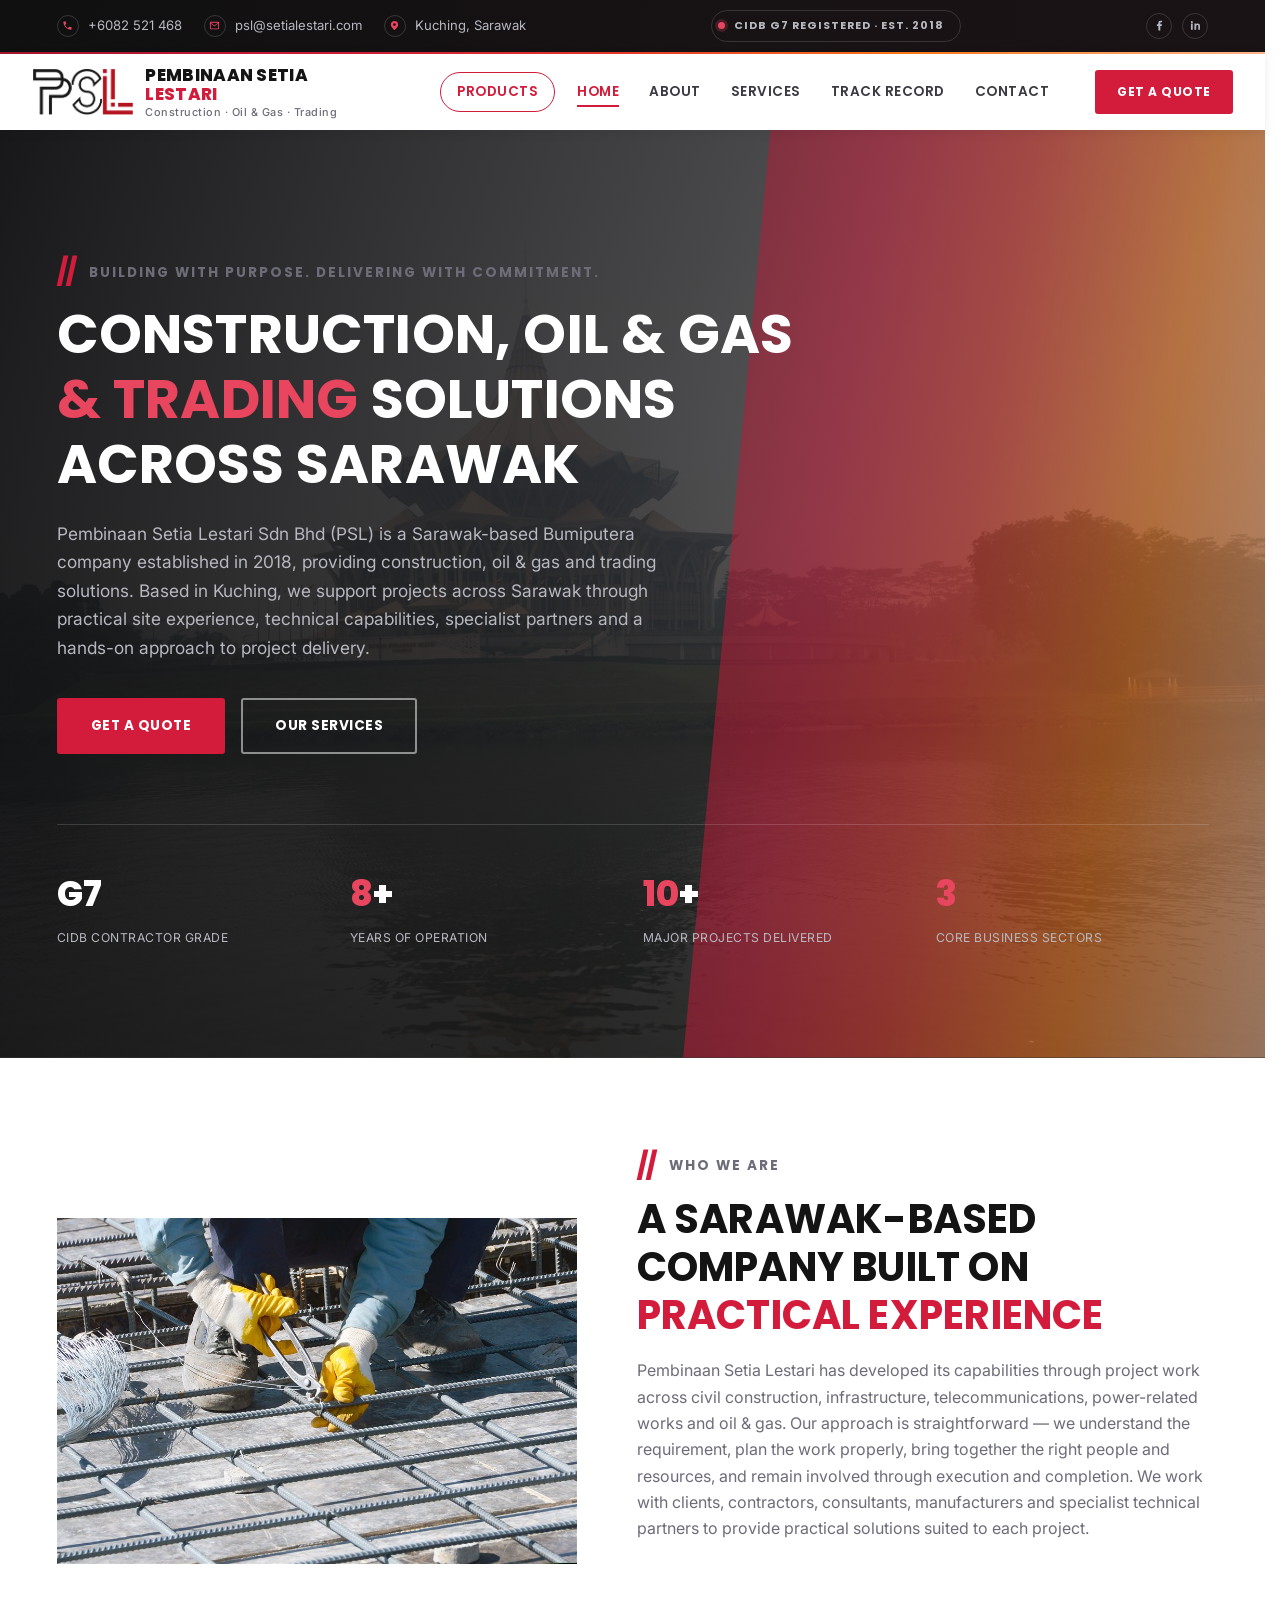
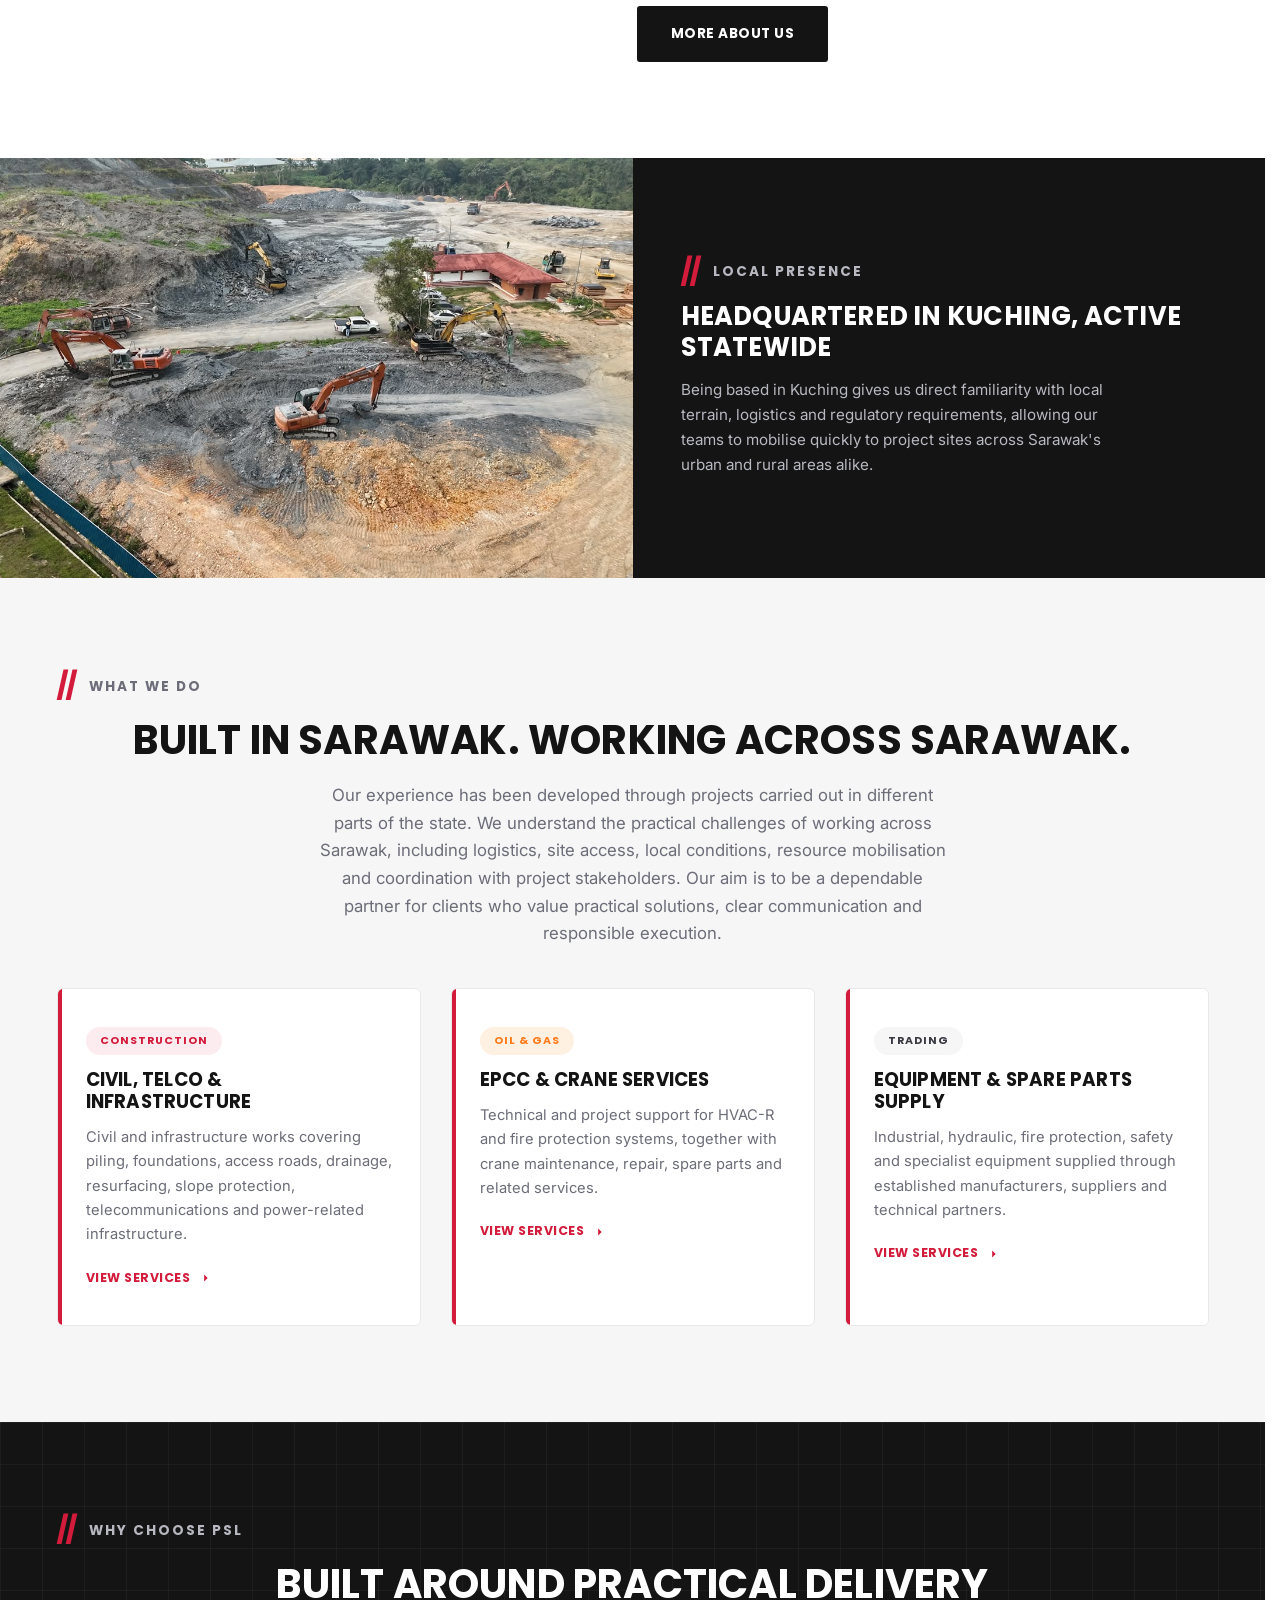
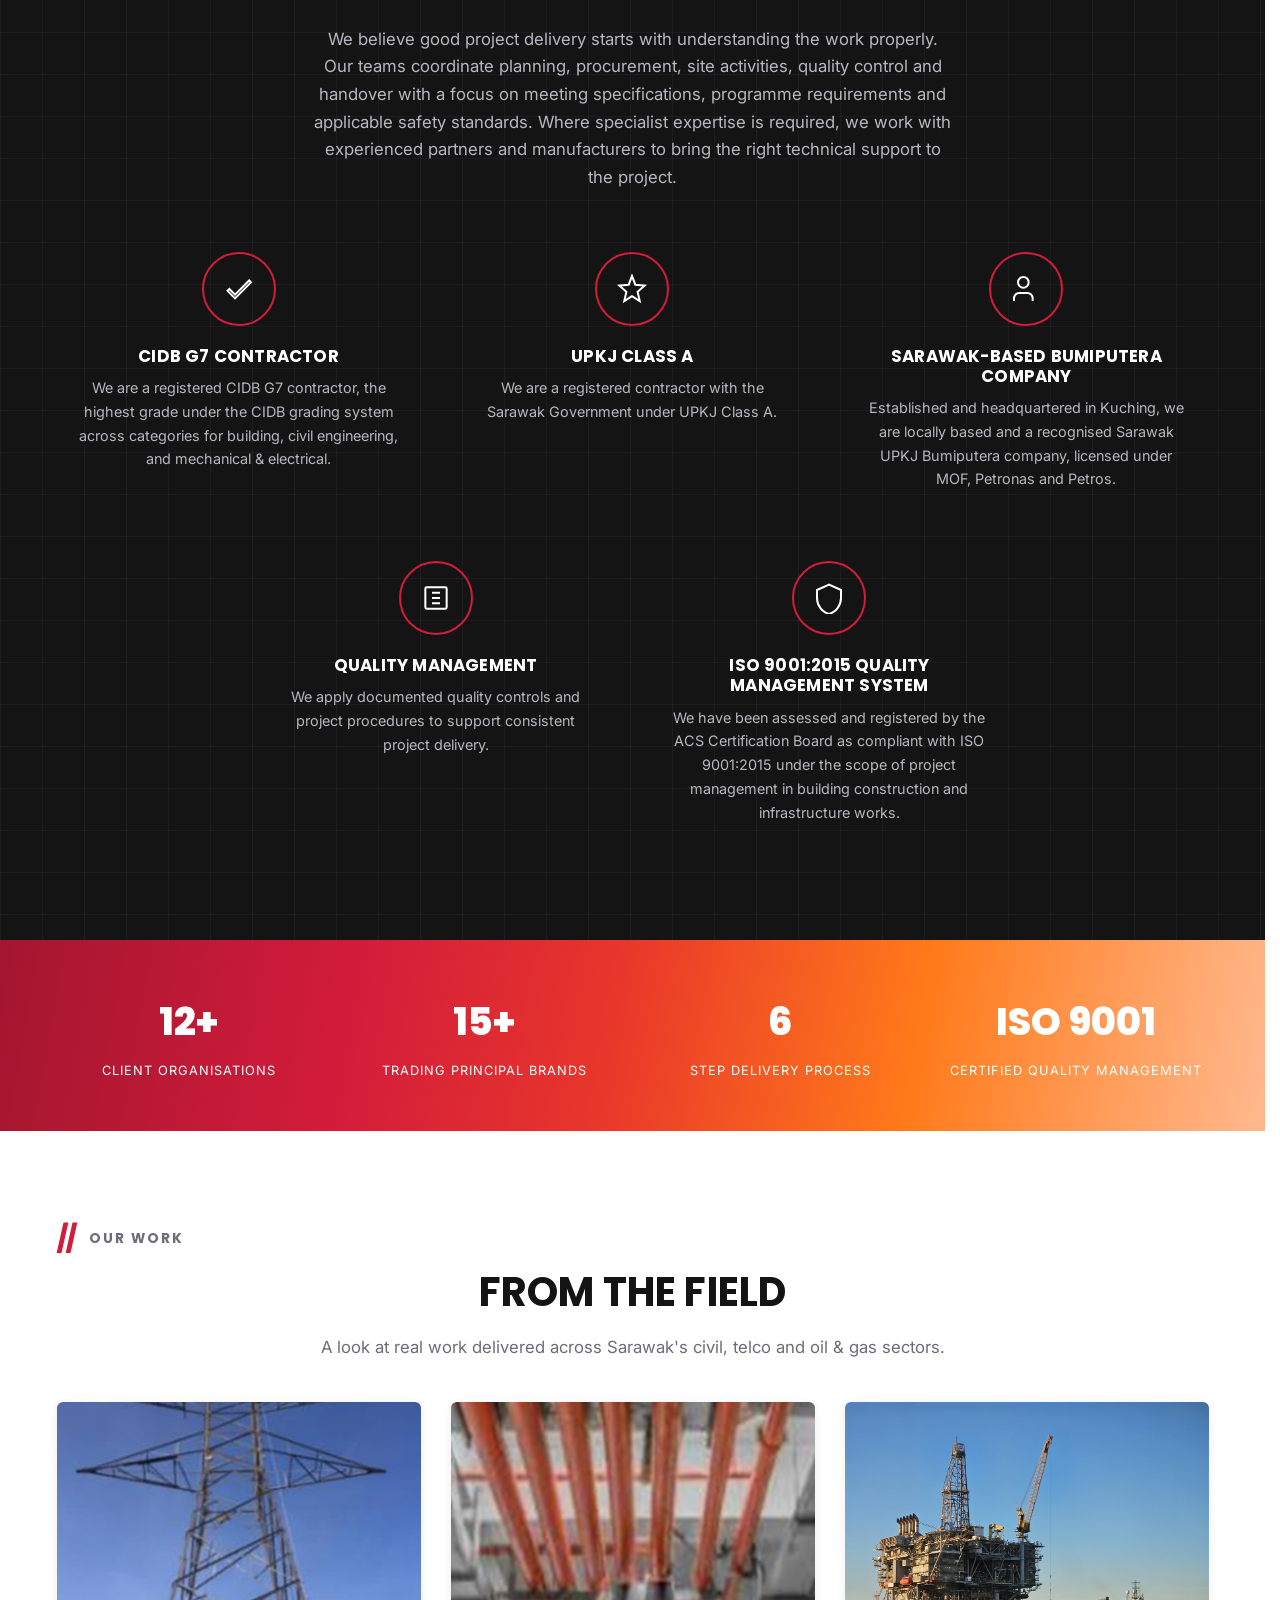
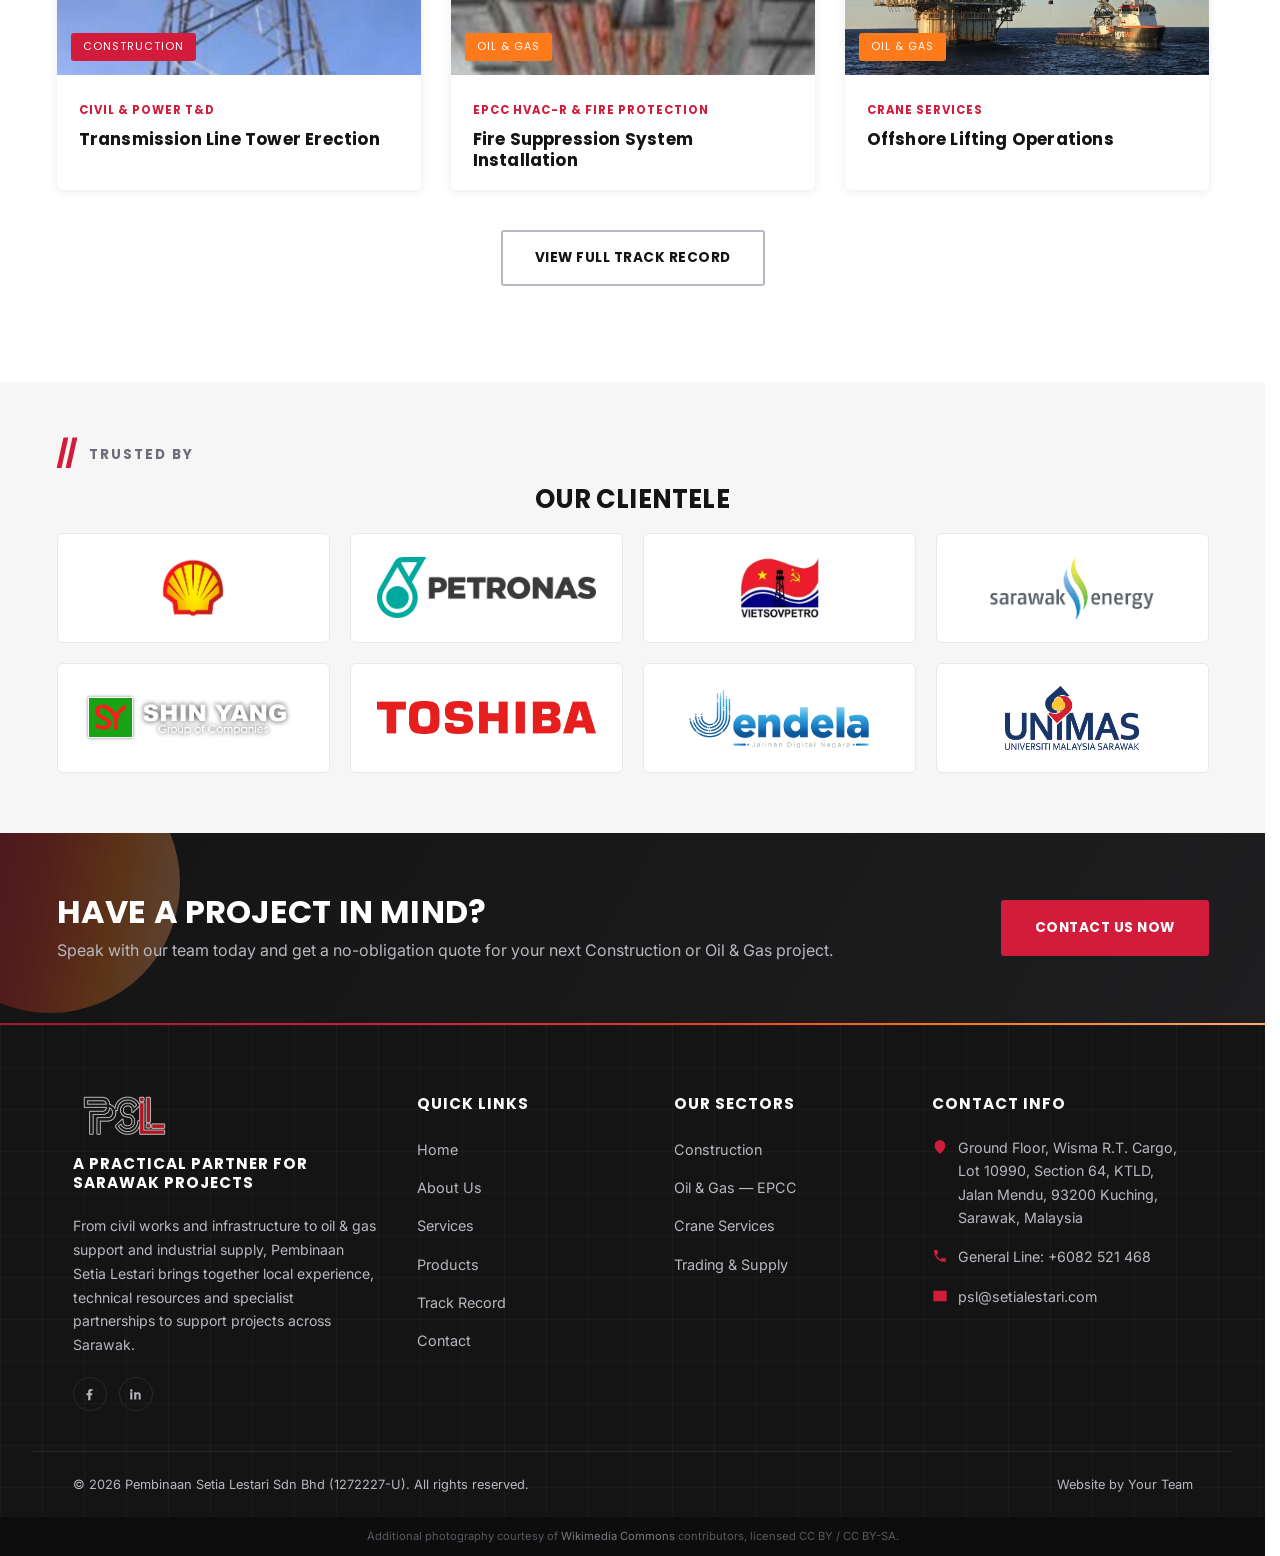
==== commit 62485e3d: "Add files via upload" ====
--- a/index.html
+++ b/index.html
@@ -39,6 +39,7 @@
     <button class="nav-toggle" aria-label="Toggle menu"><span></span><span></span><span></span></button>
     <div class="nav-overlay"></div>
     <nav class="nav-links">
+      <a href="products.html" class="nav-shop">Products</a>
       <a href="index.html">Home</a>
       <a href="about.html">About</a>
       <a href="services.html">Services</a>
@@ -52,13 +53,13 @@
 </header>
 
 <!-- ============ HERO ============ -->
-<section class="hero" style="background-image:linear-gradient(115deg, rgba(10,10,12,.93), rgba(18,18,20,.85) 50%, rgba(18,18,20,.65)), url('assets/sarawak/dun-building.jpg');">
+<section class="hero" style="background-image:linear-gradient(115deg, rgba(10,10,12,.93), rgba(18,18,20,.72) 45%, rgba(18,18,20,.5) 75%), url('assets/sarawak/dun-building.jpg');">
   <div class="hero-gradient-block"></div>
   <div class="container">
     <div class="hero-content reveal in">
-      <div class="slash-eyebrow"><span class="slash">//</span><span class="label">Since 2018 &middot; CIDB G7 Contractor</span></div>
+      <div class="slash-eyebrow"><span class="slash">//</span><span class="label">Building With Purpose. Delivering With Commitment.</span></div>
       <h1>Construction, Oil &amp; Gas <span>&amp; Trading</span> Solutions Across Sarawak</h1>
-      <p>Pembinaan Setia Lestari Sdn Bhd (1272227-U) is a modest and quietly ambitious Bumiputera Sarawakian company, comprised of a diverse team of associates and skilled workforce delivering end-to-end services across Construction and Oil &amp; Gas.</p>
+      <p>Pembinaan Setia Lestari Sdn Bhd (PSL) is a Sarawak-based Bumiputera company established in 2018, providing construction, oil &amp; gas and trading solutions. Based in Kuching, we support projects across Sarawak through practical site experience, technical capabilities, specialist partners and a hands-on approach to project delivery.</p>
       <div class="hero-actions">
         <a href="contact.html" class="btn btn-primary">Get a Quote</a>
         <a href="services.html" class="btn btn-outline">Our Services</a>
@@ -95,29 +96,24 @@
       </div>
       <div class="reveal">
         <div class="slash-eyebrow"><span class="slash">//</span><span class="label">Who We Are</span></div>
-        <h2 class="section-title">A Modest, Quietly Ambitious <span>Sarawakian</span> Company</h2>
-        <p style="color:var(--gray-600); margin-bottom:24px;">Pembinaan Setia Lestari is a Bumiputera Sarawakian Construction and Oil &amp; Gas company, comprised of a diverse team of associates and skilled workforce across various disciplines. Supported by critical Principals and experts in their respective segments, we're able to provide end-to-end services and solutions in Construction, Oil &amp; Gas, and Trading.</p>
-        <ul class="check-list">
-          <li><svg viewBox="0 0 24 24"><path d="M9 16.2 4.8 12l-1.4 1.4L9 19 21 7l-1.4-1.4z"/></svg> CIDB G7 &amp; Sarawak Class "A" UPKJ registered contractor</li>
-          <li><svg viewBox="0 0 24 24"><path d="M9 16.2 4.8 12l-1.4 1.4L9 19 21 7l-1.4-1.4z"/></svg> Sarawak UPKJ Bumiputera status</li>
-          <li><svg viewBox="0 0 24 24"><path d="M9 16.2 4.8 12l-1.4 1.4L9 19 21 7l-1.4-1.4z"/></svg> ISO 9001:2015 certified quality management system</li>
-        </ul>
+        <h2 class="section-title">A Sarawak-Based Company Built On <span>Practical Experience</span></h2>
+        <p style="color:var(--gray-600); margin-bottom:24px;">Pembinaan Setia Lestari has developed its capabilities through project work across civil construction, infrastructure, telecommunications, power-related works and oil &amp; gas. Our approach is straightforward — we understand the requirement, plan the work properly, bring together the right people and resources, and remain involved through execution and completion. We work with clients, contractors, consultants, manufacturers and specialist technical partners to provide practical solutions suited to each project.</p>
         <a href="about.html" class="btn btn-dark mt-40">More About Us</a>
       </div>
     </div>
   </div>
 </section>
 
-<!-- ============ HOME GROWN IN SARAWAK ============ -->
+<!-- ============ LOCAL PRESENCE ============ -->
 <section class="reveal">
   <div class="grid grid-2" style="gap:0;">
-    <div class="photo-block" style="min-height:280px; border-radius:0;">
-      <img src="assets/sarawak/hornbill.jpg" alt="Rhinoceros hornbill, Sarawak's state bird" style="width:100%; height:100%; object-fit:cover;">
+    <div class="photo-block" style="height:420px; border-radius:0;">
+      <img src="assets/photos/construction-excavator-sunset.jpeg" alt="PSL excavation works on site in Sarawak" style="width:100%; height:100%; object-fit:cover;">
     </div>
     <div style="background:var(--black); color:var(--white); padding:50px 48px; display:flex; flex-direction:column; justify-content:center;">
-      <div class="slash-eyebrow"><span class="slash">//</span><span class="label" style="color:var(--gray-400);">Home Grown</span></div>
-      <h2 class="section-title" style="color:var(--white); font-size:1.6rem; margin-bottom:14px;">Proudly Bumi Kenyalang</h2>
-      <p style="color:var(--gray-400); font-size:.95rem; max-width:44ch;">"Bumi Kenyalang" &mdash; Land of the Hornbills &mdash; is what Sarawakians call home. Every project we take on is built by Sarawakians, for Sarawak.</p>
+      <div class="slash-eyebrow"><span class="slash">//</span><span class="label" style="color:var(--gray-400);">Local Presence</span></div>
+      <h2 class="section-title" style="color:var(--white); font-size:1.6rem; margin-bottom:14px;">Headquartered In Kuching, Active Statewide</h2>
+      <p style="color:var(--gray-400); font-size:.95rem; max-width:44ch;">Being based in Kuching gives us direct familiarity with local terrain, logistics and regulatory requirements, allowing our teams to mobilise quickly to project sites across Sarawak's urban and rural areas alike.</p>
     </div>
   </div>
 </section>
@@ -126,26 +122,26 @@
 <section class="section-pad" style="background:var(--gray-100);">
   <div class="container">
     <div class="slash-eyebrow center"><span class="slash">//</span><span class="label">What We Do</span></div>
-    <h2 class="section-title center">Three Sectors, One Standard Of Quality</h2>
-    <p class="section-lead center">We consistently seek value-adding partners to engage in projects, contracts and procurement across three core sectors.</p>
+    <h2 class="section-title center">Built In Sarawak. Working Across Sarawak.</h2>
+    <p class="section-lead center">Our experience has been developed through projects carried out in different parts of the state. We understand the practical challenges of working across Sarawak, including logistics, site access, local conditions, resource mobilisation and coordination with project stakeholders. Our aim is to be a dependable partner for clients who value practical solutions, clear communication and responsible execution.</p>
 
     <div class="grid grid-3">
       <div class="service-card reveal">
         <span class="pillar-tag construction">Construction</span>
         <h3>Civil, Telco &amp; Infrastructure</h3>
-        <p>Civil Engineering, Telco Towers, Power Transmission &amp; Distribution Line Construction, Mechanical &amp; Electrical Installation, Infrastructure &amp; Maintenance Works, Piling Works &amp; Slope Protection.</p>
+        <p>Civil and infrastructure works covering piling, foundations, access roads, drainage, resurfacing, slope protection, telecommunications and power-related infrastructure.</p>
         <a href="services.html#construction" class="service-link">View Services <svg viewBox="0 0 24 24"><path d="M4 12h16m-6-6 6 6-6 6"/></svg></a>
       </div>
       <div class="service-card reveal">
         <span class="pillar-tag oilgas">Oil &amp; Gas</span>
         <h3>EPCC &amp; Crane Services</h3>
-        <p>EPCC Contractor for HVAC-R &amp; Fire Protection Systems, plus full Crane Services — maintenance &amp; repair, spare parts supply, and load testing &amp; certifications.</p>
+        <p>Technical and project support for HVAC-R and fire protection systems, together with crane maintenance, repair, spare parts and related services.</p>
         <a href="services.html#oilgas" class="service-link">View Services <svg viewBox="0 0 24 24"><path d="M4 12h16m-6-6 6 6-6 6"/></svg></a>
       </div>
       <div class="service-card reveal">
         <span class="pillar-tag trading">Trading</span>
         <h3>Equipment &amp; Spare Parts Supply</h3>
-        <p>General &amp; equipment supply and crane spare parts trading, as authorised distributor for a network of hydraulic, fire safety and industrial equipment principals.</p>
+        <p>Industrial, hydraulic, fire protection, safety and specialist equipment supplied through established manufacturers, suppliers and technical partners.</p>
         <a href="services.html#trading" class="service-link">View Services <svg viewBox="0 0 24 24"><path d="M4 12h16m-6-6 6 6-6 6"/></svg></a>
       </div>
     </div>
@@ -156,29 +152,58 @@
 <section class="section-pad why-section">
   <div class="container">
     <div class="slash-eyebrow center"><span class="slash">//</span><span class="label">Why Choose PSL</span></div>
-    <h2 class="section-title center">Backed By Real Credentials</h2>
-    <p class="section-lead center">Continuous technical innovation and customised solutions, with quality consistently exceeding ISO 9001 standards.</p>
-
+    <h2 class="section-title center">Built Around Practical Delivery</h2>
+    <p class="section-lead center">We believe good project delivery starts with understanding the work properly. Our teams coordinate planning, procurement, site activities, quality control and handover with a focus on meeting specifications, programme requirements and applicable safety standards. Where specialist expertise is required, we work with experienced partners and manufacturers to bring the right technical support to the project.</p>
+
+    <div class="feature-grid-centered" data-collapse-mobile="3">
+      <div class="feature-item reveal">
+        <div class="feature-icon"><svg viewBox="0 0 24 24"><path d="M9 16.2 4.8 12l-1.4 1.4L9 19 21 7l-1.4-1.4z"/></svg></div>
+        <h4>CIDB G7 Contractor</h4>
+        <p>We are a registered CIDB G7 contractor, the highest grade under the CIDB grading system across categories for building, civil engineering, and mechanical &amp; electrical.</p>
+      </div>
+      <div class="feature-item reveal">
+        <div class="feature-icon"><svg viewBox="0 0 24 24"><path d="M12 17.3 6.2 21l1.6-6.9L2.5 9.4l7-.6L12 2.3l2.5 6.5 7 .6-5.3 4.7L17.8 21z"/></svg></div>
+        <h4>UPKJ Class A</h4>
+        <p>We are a registered contractor with the Sarawak Government under UPKJ Class A.</p>
+      </div>
+      <div class="feature-item reveal">
+        <div class="feature-icon"><svg viewBox="0 0 24 24"><path d="M17 21v-2a4 4 0 0 0-4-4H7a4 4 0 0 0-4 4v2M10 11a4 4 0 1 0 0-8 4 4 0 0 0 0 8z"/></svg></div>
+        <h4>Sarawak-Based Bumiputera Company</h4>
+        <p>Established and headquartered in Kuching, we are locally based and a recognised Sarawak UPKJ Bumiputera company, licensed under MOF, Petronas and Petros.</p>
+      </div>
+      <div class="feature-item reveal">
+        <div class="feature-icon"><svg viewBox="0 0 24 24"><path d="M9 12h6M9 16h6M9 8h6M5 4h14a1 1 0 0 1 1 1v14a1 1 0 0 1-1 1H5a1 1 0 0 1-1-1V5a1 1 0 0 1 1-1z"/></svg></div>
+        <h4>Quality Management</h4>
+        <p>We apply documented quality controls and project procedures to support consistent project delivery.</p>
+      </div>
+      <div class="feature-item reveal">
+        <div class="feature-icon"><svg viewBox="0 0 24 24"><path d="M12 2 3 6v6c0 5.5 3.8 10.7 9 12 5.2-1.3 9-6.5 9-12V6l-9-4z"/></svg></div>
+        <h4>ISO 9001:2015 Quality Management System</h4>
+        <p>We have been assessed and registered by the ACS Certification Board as compliant with ISO 9001:2015 under the scope of project management in building construction and infrastructure works.</p>
+      </div>
+    </div>
+  </div>
+</section>
+
+<!-- ============ STATS BAND ============ -->
+<section class="stats-band">
+  <div class="container">
     <div class="grid grid-4">
-      <div class="feature-item reveal">
-        <div class="feature-icon"><svg viewBox="0 0 24 24"><path d="M9 16.2 4.8 12l-1.4 1.4L9 19 21 7l-1.4-1.4z"/></svg></div>
-        <h4>CIDB G7 Registered</h4>
-        <p>Highest CIDB contractor grade, registered across Building, Civil Engineering and Mechanical &amp; Electrical categories.</p>
-      </div>
-      <div class="feature-item reveal">
-        <div class="feature-icon"><svg viewBox="0 0 24 24"><path d="M12 2 3 6v6c0 5.5 3.8 10.7 9 12 5.2-1.3 9-6.5 9-12V6l-9-4z"/></svg></div>
-        <h4>ISO 9001:2015 Certified</h4>
-        <p>Quality Management System certified for project management in building construction and infrastructure works.</p>
-      </div>
-      <div class="feature-item reveal">
-        <div class="feature-icon"><svg viewBox="0 0 24 24"><path d="M17 21v-2a4 4 0 0 0-4-4H7a4 4 0 0 0-4 4v2M10 11a4 4 0 1 0 0-8 4 4 0 0 0 0 8z"/></svg></div>
-        <h4>Bumiputera Sarawak Status</h4>
-        <p>Recognised Sarawak UPKJ Bumiputera contractor, licensed under MOF, Petronas and Petros.</p>
-      </div>
-      <div class="feature-item reveal">
-        <div class="feature-icon"><svg viewBox="0 0 24 24"><path d="M12 17.3 6.2 21l1.6-6.9L2.5 9.4l7-.6L12 2.3l2.5 6.5 7 .6-5.3 4.7L17.8 21z"/></svg></div>
-        <h4>CIDB SCORE 3-Star</h4>
-        <p>Rated 3-Star under the CIDB SCORE™ contractor evaluation for the 2025 assessment year.</p>
+      <div>
+        <div class="stat-num">12+</div>
+        <div class="stat-label">Client Organisations</div>
+      </div>
+      <div>
+        <div class="stat-num">15+</div>
+        <div class="stat-label">Trading Principal Brands</div>
+      </div>
+      <div>
+        <div class="stat-num">6</div>
+        <div class="stat-label">Step Delivery Process</div>
+      </div>
+      <div>
+        <div class="stat-num">ISO 9001</div>
+        <div class="stat-label">Certified Quality Management</div>
       </div>
     </div>
   </div>
@@ -195,7 +220,7 @@
       <div class="project-card reveal">
         <div class="photo-block">
           <img src="assets/photos/construction-transmission-tower.jpg" alt="Power transmission tower erection">
-          <span class="ph-tag">Construction</span>
+          <span class="ph-tag construction">Construction</span>
         </div>
         <div class="project-info">
           <span class="project-cat">Civil &amp; Power T&amp;D</span>
@@ -204,8 +229,8 @@
       </div>
       <div class="project-card reveal">
         <div class="photo-block">
-          <img src="assets/photos/oilgas-fireprotection-system.jpg" alt="Fire protection piping installation">
-          <span class="ph-tag">Oil &amp; Gas</span>
+          <img src="assets/photos/oilgas-fireprotection-piping.jpg" alt="Fire protection piping installation">
+          <span class="ph-tag oilgas">Oil &amp; Gas</span>
         </div>
         <div class="project-info">
           <span class="project-cat">EPCC HVAC-R &amp; Fire Protection</span>
@@ -215,7 +240,7 @@
       <div class="project-card reveal">
         <div class="photo-block">
           <img src="assets/photos/crane-services-platform.jpg" alt="Offshore crane lifting operation">
-          <span class="ph-tag">Oil &amp; Gas</span>
+          <span class="ph-tag oilgas">Oil &amp; Gas</span>
         </div>
         <div class="project-info">
           <span class="project-cat">Crane Services</span>
@@ -234,12 +259,12 @@
     <h2 class="section-title center" style="font-size:1.6rem;">Our Clientele</h2>
     <div class="client-logos reveal">
       <div class="client-logo-card"><img src="assets/clients/client-shell.png" alt="Shell"></div>
-      <div class="client-logo-card"><img src="assets/clients/client-petros.png" alt="Petros"></div>
+      <div class="client-logo-card"><img src="assets/clients/client-petronas.png" alt="Petronas"></div>
       <div class="client-logo-card"><img src="assets/clients/client-vietsovpetro.png" alt="Vietsovpetro"></div>
       <div class="client-logo-card"><img src="assets/clients/client-sarawak-energy.png" alt="Sarawak Energy"></div>
       <div class="client-logo-card"><img src="assets/clients/client-shinyang.png" alt="Shin Yang"></div>
       <div class="client-logo-card"><img src="assets/clients/client-toshiba.png" alt="Toshiba"></div>
-      <div class="client-logo-card"><img src="assets/clients/client-kec.png" alt="KEC International"></div>
+      <div class="client-logo-card"><img src="assets/clients/client-jendela.png" alt="Jendela"></div>
       <div class="client-logo-card"><img src="assets/clients/client-unimas.png" alt="UNIMAS"></div>
     </div>
   </div>
@@ -261,7 +286,8 @@
   <div class="container footer-top">
     <div class="footer-about">
       <img src="assets/logo-stroke.png" alt="PSL — Pembinaan Setia Lestari" class="footer-logo-img">
-      <p>Pembinaan Setia Lestari Sdn Bhd (1272227-U) is a Bumiputera Sarawakian company delivering Construction, Oil &amp; Gas and Trading solutions across Sarawak since 2018.</p>
+      <h5>A Practical Partner For Sarawak Projects</h5>
+      <p>From civil works and infrastructure to oil &amp; gas support and industrial supply, Pembinaan Setia Lestari brings together local experience, technical resources and specialist partnerships to support projects across Sarawak.</p>
       <div class="footer-social">
         <a href="#" aria-label="Facebook"><svg viewBox="0 0 24 24" width="13" height="13"><path d="M13.5 21v-8h2.7l.4-3.2h-3.1V7.7c0-.9.3-1.6 1.6-1.6h1.7V3.2C16.5 3.1 15.4 3 14.2 3c-2.6 0-4.3 1.6-4.3 4.4v2.4H7.2v3.2h2.7v8h3.6z"/></svg></a>
         <a href="#" aria-label="LinkedIn"><svg viewBox="0 0 24 24" width="13" height="13"><path d="M6.9 8.4H3.6V20h3.3V8.4zM5.3 3.5a1.9 1.9 0 1 0 0 3.9 1.9 1.9 0 0 0 0-3.9zM20.4 20h-3.3v-6.2c0-1.5-.5-2.5-1.8-2.5-1 0-1.6.7-1.9 1.3-.1.2-.1.6-.1.9V20H10s.1-10.6 0-11.6h3.3v1.6c.4-.7 1.2-1.7 3-1.7 2.2 0 3.9 1.4 3.9 4.5V20z"/></svg></a>
@@ -273,6 +299,7 @@
         <li><a href="index.html">Home</a></li>
         <li><a href="about.html">About Us</a></li>
         <li><a href="services.html">Services</a></li>
+        <li><a href="products.html">Products</a></li>
         <li><a href="projects.html">Track Record</a></li>
         <li><a href="contact.html">Contact</a></li>
       </ul>
--- a/css/style.css
+++ b/css/style.css
@@ -1,944 +1,1791 @@
-/* =========================================================
-   Pembinaan Setia Lestari Sdn Bhd — Main Stylesheet
-   Brand system derived from official company profile (Apr 2026)
-   ========================================================= */
-
-:root {
-  --black: #141414;
-  --dark: #1e1e20;
-  --dark-2: #29292c;
-  --red: #d31c3b;
-  --red-dark: #a3162f;
-  --red-light: #e8455f;
-  --orange: #ff7a1a;
-  --gradient: linear-gradient(100deg, #a3162f 0%, #d31c3b 28%, #e8362b 48%, #ff7a1a 72%, #ffb98f 100%);
-  --pink-tint: #fdecef;
-  --white: #ffffff;
-  --gray-100: #f6f6f7;
-  --gray-200: #e9e9ec;
-  --gray-400: #b7b8c0;
-  --gray-600: #6c6d78;
-  --gray-800: #3a3b42;
-  --font-head: 'Poppins', 'Avenir Next', 'Segoe UI', sans-serif;
-  --font-body: 'Inter', 'Segoe UI', sans-serif;
-  --shadow-sm: 0 2px 10px rgba(0,0,0,.08);
-  --shadow-md: 0 10px 30px rgba(0,0,0,.12);
-  --shadow-lg: 0 20px 50px rgba(0,0,0,.18);
-  --radius: 6px;
-  --transition: .3s cubic-bezier(.4,0,.2,1);
-}
-
-* { margin: 0; padding: 0; box-sizing: border-box; }
-
-html { scroll-behavior: smooth; }
-
-body {
-  font-family: var(--font-body);
-  color: var(--gray-800);
-  line-height: 1.65;
-  background: var(--white);
-  overflow-x: hidden;
-}
-
-img { max-width: 100%; display: block; }
-
-a { text-decoration: none; color: inherit; }
-
-ul { list-style: none; }
-
-h1, h2, h3, h4, h5 {
-  font-family: var(--font-head);
-  font-weight: 700;
-  letter-spacing: .2px;
-  color: var(--black);
-  line-height: 1.2;
-}
-
-.container {
-  width: 100%;
-  max-width: 1200px;
-  margin: 0 auto;
-  padding: 0 24px;
-}
-
-section { position: relative; }
-
-.section-pad { padding: 96px 0; }
-
-@media (max-width: 768px) {
-  .section-pad { padding: 64px 0; }
-}
-@media (max-width: 480px) {
-  .section-pad { padding: 48px 0; }
-  .container { padding: 0 18px; }
-}
-
-/* ---------- "//" brand eyebrow (from official profile design) ---------- */
-.slash-eyebrow {
-  display: flex;
-  align-items: center;
-  gap: 14px;
-  margin-bottom: 16px;
-}
-.slash-eyebrow .slash {
-  font-family: var(--font-head);
-  font-weight: 800;
-  color: var(--red);
-  font-size: 1.6rem;
-  letter-spacing: -2px;
-  line-height: 1;
-}
-.slash-eyebrow span.label {
-  font-family: var(--font-head);
-  font-weight: 700;
-  letter-spacing: 2px;
-  text-transform: uppercase;
-  font-size: .85rem;
-  color: var(--gray-600);
-}
-.center .slash-eyebrow { justify-content: center; }
-
-.section-title {
-  font-size: clamp(1.7rem, 3.2vw, 2.5rem);
-  margin-bottom: 18px;
-  text-transform: uppercase;
-}
-
-.section-title span { color: var(--red); }
-
-.section-lead {
-  color: var(--gray-600);
-  max-width: 640px;
-  font-size: 1.05rem;
-  margin-bottom: 40px;
-}
-
-.center { text-align: center; margin-left: auto; margin-right: auto; }
-
-/* ---------- Buttons ---------- */
-.btn {
-  display: inline-flex;
-  align-items: center;
-  gap: 10px;
-  padding: 15px 32px;
-  font-family: var(--font-head);
-  font-weight: 700;
-  letter-spacing: .5px;
-  text-transform: uppercase;
-  font-size: .85rem;
-  border-radius: 3px;
-  border: 2px solid transparent;
-  cursor: pointer;
-  transition: all var(--transition);
-  white-space: nowrap;
-}
-
-.btn-primary {
-  background: var(--red);
-  color: var(--white);
-  border-color: var(--red);
-}
-.btn-primary:hover { background: var(--red-dark); border-color: var(--red-dark); transform: translateY(-2px); box-shadow: var(--shadow-md); }
-
-.btn-dark {
-  background: var(--black);
-  color: var(--white);
-  border-color: var(--black);
-}
-.btn-dark:hover { background: var(--red); border-color: var(--red); transform: translateY(-2px); }
-
-.btn-outline {
-  background: transparent;
-  color: var(--white);
-  border-color: rgba(255,255,255,.5);
-}
-.btn-outline:hover { background: var(--white); color: var(--black); border-color: var(--white); }
-
-.btn-outline-dark {
-  background: transparent;
-  color: var(--black);
-  border-color: var(--gray-400);
-}
-.btn-outline-dark:hover { background: var(--black); color: var(--white); border-color: var(--black); }
-
-.btn-sm { padding: 10px 20px; font-size: .75rem; }
-
-/* ---------- Top bar ("Signal Bar") ---------- */
-.topbar {
-  background: linear-gradient(100deg, #101011 0%, #171214 55%, #1a1315 100%);
-  color: var(--gray-400);
-  font-size: .82rem;
-  border-bottom: 2px solid transparent;
-  border-image: var(--gradient) 1;
-  position: relative;
-}
-.topbar .container {
-  display: flex;
-  justify-content: space-between;
-  align-items: center;
-  padding-top: 10px;
-  padding-bottom: 10px;
-  gap: 18px;
-  flex-wrap: wrap;
-}
-.topbar-info { display: flex; align-items: center; gap: 22px; flex-wrap: wrap; }
-.topbar-info a, .topbar-info span.topbar-item { display: inline-flex; align-items: center; gap: 9px; color: var(--gray-400); }
-.topbar-info a:hover { color: var(--white); }
-.topbar-ico {
-  width: 22px; height: 22px; border-radius: 50%;
-  border: 1px solid rgba(255,255,255,.16);
-  display: flex; align-items: center; justify-content: center;
-  flex-shrink: 0;
-  transition: all var(--transition);
-}
-.topbar-ico svg { width: 11px; height: 11px; fill: var(--red-light); }
-.topbar-info a:hover .topbar-ico { background: var(--red); border-color: var(--red); }
-.topbar-info a:hover .topbar-ico svg { fill: var(--white); }
-
-.topbar-badge {
-  display: flex; align-items: center; gap: 9px;
-  font-family: var(--font-head); font-weight: 700; letter-spacing: .09em; text-transform: uppercase;
-  font-size: .68rem; color: var(--gray-400);
-  padding: 6px 16px 6px 6px;
-  border: 1px solid rgba(255,255,255,.14);
-  border-radius: 20px;
-  white-space: nowrap;
-}
-.topbar-badge .pulse-dot { width: 7px; height: 7px; border-radius: 50%; background: var(--red-light); box-shadow: 0 0 0 3px rgba(232,69,95,.22); flex-shrink: 0; }
-
-.topbar-social { display: flex; gap: 10px; }
-.topbar-social a {
-  width: 26px; height: 26px;
-  display: flex; align-items: center; justify-content: center;
-  border: 1px solid rgba(255,255,255,.14);
-  border-radius: 50%;
-  transition: all var(--transition);
-}
-.topbar-social a:hover { background: var(--red); border-color: var(--red); }
-.topbar-social svg { width: 13px; height: 13px; fill: var(--gray-400); }
-.topbar-social a:hover svg { fill: var(--white); }
-
-@media (max-width: 700px) {
-  .topbar-badge { display: none; }
-}
-@media (max-width: 600px) {
-  .topbar .container { justify-content: center; }
-  .topbar-social { display: none; }
-  .topbar-info span.topbar-location { display: none; }
-}
-@media (max-width: 420px) {
-  .topbar-text { display: none; }
-  .topbar-info { gap: 16px; }
-  .topbar-ico { width: 30px; height: 30px; }
-  .topbar-ico svg { width: 13px; height: 13px; }
-}
-
-/* ---------- Header / Nav ---------- */
-.site-header {
-  position: sticky;
-  top: 0;
-  z-index: 500;
-  background: var(--white);
-  box-shadow: var(--shadow-sm);
-}
-.navbar {
-  display: flex;
-  align-items: center;
-  justify-content: flex-start;
-  padding: 12px 0;
-  gap: 32px;
-}
-
-.brand { display: flex; align-items: center; gap: 12px; margin-right: auto; }
-.brand-logo-img { height: 46px; width: auto; flex-shrink: 0; }
-.brand-text { line-height: 1.15; }
-.brand-word { font-family: var(--font-head); font-weight: 800; font-size: 1.05rem; letter-spacing: .3px; text-transform: uppercase; }
-.brand-word .p1 { color: var(--black); }
-.brand-word .p2 { color: var(--red); }
-.brand-sub {
-  display: block;
-  font-size: .68rem;
-  letter-spacing: .5px;
-  color: var(--gray-600);
-  font-weight: 500;
-  margin-top: 1px;
-}
-
-.nav-links { display: flex; align-items: center; gap: 6px; }
-.nav-links a {
-  padding: 10px 16px;
-  font-family: var(--font-head);
-  font-weight: 600;
-  letter-spacing: .5px;
-  text-transform: uppercase;
-  font-size: .88rem;
-  color: var(--gray-800);
-  border-bottom: 2px solid transparent;
-  transition: all var(--transition);
-}
-.nav-links a:hover, .nav-links a.active { color: var(--red); }
-.nav-links a.active { border-bottom-color: var(--red); }
-
-.nav-cta { display: flex; align-items: center; gap: 18px; }
-
-.nav-toggle {
-  display: none;
-  flex-direction: column;
-  gap: 5px;
-  background: none;
-  border: none;
-  cursor: pointer;
-  padding: 6px;
-  z-index: 600;
-}
-.nav-toggle span { width: 26px; height: 3px; background: var(--black); transition: all var(--transition); }
-.nav-toggle.open span:nth-child(1) { transform: translateY(8px) rotate(45deg); }
-.nav-toggle.open span:nth-child(2) { opacity: 0; }
-.nav-toggle.open span:nth-child(3) { transform: translateY(-8px) rotate(-45deg); }
-
-@media (max-width: 992px) {
-  .nav-links {
-    position: fixed;
-    top: 0; right: -100%;
-    width: min(300px, 84vw);
-    height: 100vh;
-    background: var(--black);
-    background-image: linear-gradient(160deg, rgba(211,28,59,.12), transparent 55%);
-    border-left: 2px solid transparent;
-    border-image: var(--gradient) 1;
-    flex-direction: column;
-    align-items: flex-start;
-    padding: 100px 30px 30px;
-    transition: right var(--transition);
-    z-index: 550;
-    overflow-y: auto;
-  }
-  .nav-links.open { right: 0; }
-  .nav-links a { color: var(--white); width: 100%; border-bottom: 1px solid var(--dark-2); border-radius: 0; padding: 14px 4px; }
-  .nav-links a.active, .nav-links a:hover { color: var(--red-light); border-bottom-color: var(--dark-2); }
-  .nav-cta .btn-primary { display: none; }
-  .nav-toggle { display: flex; }
-  .nav-overlay {
-    display: none;
-    position: fixed; inset: 0; background: rgba(0,0,0,.5); z-index: 540;
-  }
-  .nav-overlay.open { display: block; }
-}
-
-@media (max-width: 480px) {
-  .brand-sub { display: none; }
-  .brand-logo-img { height: 38px; }
-  .brand-word { font-size: .92rem; }
-  .brand { gap: 9px; }
-}
-@media (max-width: 360px) {
-  .nav-cta .btn-sm { padding: 9px 14px; font-size: .7rem; }
-}
-
-/* ---------- Hero ---------- */
-.hero {
-  position: relative;
-  background-color: var(--black);
-  background-size: cover;
-  background-position: center;
-  background-repeat: no-repeat;
-  color: var(--white);
-  padding: 130px 0 110px;
-  overflow: hidden;
-}
-.hero-gradient-block {
-  position: absolute;
-  right: 0; top: 0; bottom: 0;
-  width: 42%;
-  background: var(--gradient);
-  clip-path: polygon(30% 0, 100% 0, 100% 100%, 0% 100%);
-  opacity: .5;
-  pointer-events: none;
-}
-.hero-content { position: relative; z-index: 2; max-width: 720px; }
-.hero-content h1 { font-size: clamp(2.1rem, 4.6vw, 3.4rem); color: var(--white); margin-bottom: 22px; text-transform: uppercase; }
-.hero-content h1 span { color: var(--red-light); }
-.hero-content p { font-size: 1.08rem; color: var(--gray-400); max-width: 580px; margin-bottom: 36px; }
-.hero-actions { display: flex; gap: 16px; flex-wrap: wrap; }
-
-.hero-stats {
-  position: relative;
-  z-index: 2;
-  margin-top: 70px;
-  display: grid;
-  grid-template-columns: repeat(4, 1fr);
-  gap: 20px;
-  border-top: 1px solid rgba(255,255,255,.15);
-  padding-top: 40px;
-}
-.hero-stats .stat-num { font-family: var(--font-head); font-size: 2.2rem; font-weight: 800; color: var(--white); }
-.hero-stats .stat-num span { color: var(--red-light); }
-.hero-stats .stat-label { font-size: .76rem; letter-spacing: .5px; text-transform: uppercase; color: var(--gray-400); margin-top: 4px; }
-
-@media (max-width: 768px) {
-  .hero-stats { grid-template-columns: repeat(2, 1fr); row-gap: 30px; }
-  .hero { padding: 100px 0 70px; }
-}
-@media (max-width: 480px) {
-  .hero { padding: 90px 0 56px; }
-  .hero-content p { font-size: 1rem; }
-  .hero-actions .btn { flex: 1 1 auto; justify-content: center; }
-}
-
-/* ---------- Page header (inner pages) ---------- */
-.page-header {
-  background: linear-gradient(120deg, var(--black), var(--dark) 65%);
-  color: var(--white);
-  padding: 80px 0 60px;
-  position: relative;
-  overflow: hidden;
-}
-.page-header::after {
-  content: '';
-  position: absolute; right: -10%; top: 0; bottom: 0;
-  width: 45%;
-  background: var(--gradient);
-  clip-path: polygon(35% 0, 100% 0, 100% 100%, 0% 100%);
-  opacity: .35;
-}
-.page-header h1 { color: var(--white); font-size: clamp(1.9rem, 3.8vw, 2.6rem); margin-bottom: 12px; text-transform: uppercase; }
-@media (max-width: 560px) {
-  .page-header { padding: 60px 0 44px; }
-}
-.breadcrumb { display: flex; gap: 8px; color: var(--gray-400); font-size: .9rem; position: relative; z-index: 1; }
-.breadcrumb a { color: var(--gray-400); }
-.breadcrumb a:hover { color: var(--red-light); }
-.breadcrumb .sep { color: var(--red); }
-.breadcrumb .current { color: var(--white); }
-
-/* ---------- Cards / Grids ---------- */
-.grid { display: grid; gap: 30px; }
-.grid-2 { grid-template-columns: repeat(2, 1fr); }
-.grid-3 { grid-template-columns: repeat(3, 1fr); }
-.grid-4 { grid-template-columns: repeat(4, 1fr); }
-@media (max-width: 992px) { .grid-4 { grid-template-columns: repeat(2, 1fr); } .grid-3 { grid-template-columns: repeat(2, 1fr);} }
-@media (max-width: 640px) { .grid-4, .grid-3, .grid-2 { grid-template-columns: 1fr; } }
-
-.service-card {
-  background: var(--white);
-  border: 1px solid var(--gray-200);
-  border-radius: var(--radius);
-  padding: 36px 28px;
-  transition: all var(--transition);
-  position: relative;
-  overflow: hidden;
-}
-.service-card::before {
-  content: '';
-  position: absolute; left: 0; top: 0; bottom: 0; width: 4px;
-  background: var(--red); transform: scaleY(0); transform-origin: bottom;
-  transition: transform var(--transition);
-}
-.service-card:hover { box-shadow: var(--shadow-md); transform: translateY(-6px); }
-.service-card:hover::before { transform: scaleY(1); }
-.service-icon {
-  width: 60px; height: 60px;
-  display: flex; align-items: center; justify-content: center;
-  background: var(--gray-100);
-  border-radius: 50%;
-  margin-bottom: 22px;
-  transition: all var(--transition);
-}
-.service-card:hover .service-icon { background: var(--red); }
-.service-icon svg { width: 28px; height: 28px; fill: none; stroke: var(--black); stroke-width: 1.6; transition: all var(--transition); }
-.service-card:hover .service-icon svg { stroke: var(--white); }
-.service-card h3 { font-size: 1.15rem; margin-bottom: 12px; text-transform: uppercase; }
-.service-card p { color: var(--gray-600); font-size: .92rem; margin-bottom: 16px; }
-.service-card ul.mini-list { margin-top: -6px; margin-bottom: 14px; }
-.service-card ul.mini-list li { font-size: .88rem; color: var(--gray-600); padding-left: 16px; position: relative; margin-bottom: 6px; }
-.service-card ul.mini-list li::before { content: '\2022'; color: var(--red); position: absolute; left: 0; font-weight: 700; }
-.service-link { font-family: var(--font-head); font-weight: 700; letter-spacing: .5px; text-transform: uppercase; font-size: .78rem; color: var(--red); display: inline-flex; align-items: center; gap: 6px; }
-.service-link svg { width: 14px; height: 14px; fill: var(--red); transition: transform var(--transition); }
-.service-card:hover .service-link svg { transform: translateX(4px); }
-
-/* ---------- Real photo blocks (replaces old placeholder graphics) ---------- */
-.photo-block {
-  position: relative;
-  clip-path: polygon(0 0, calc(100% - 26px) 0, 100% 26px, 100% 100%, 0 100%);
-  overflow: hidden;
-  min-height: 260px;
-  background-size: cover;
-  background-position: center;
-}
-.photo-block::after {
-  content: '';
-  position: absolute; top: 0; right: 0;
-  width: 26px; height: 26px;
-  background: var(--gradient);
-  clip-path: polygon(100% 0, 100% 100%, 0 0);
-  z-index: 2;
-  pointer-events: none;
-}
-.photo-block img { width: 100%; height: 100%; object-fit: cover; display: block; }
-@media (max-width: 560px) {
-  .photo-block { clip-path: polygon(0 0, calc(100% - 18px) 0, 100% 18px, 100% 100%, 0 100%); }
-  .photo-block::after { width: 18px; height: 18px; }
-}
-.photo-block .ph-tag {
-  position: absolute; bottom: 14px; left: 14px;
-  font-family: var(--font-head); letter-spacing: 1px; text-transform: uppercase;
-  font-size: .68rem; color: var(--white); z-index: 1;
-  background: rgba(0,0,0,.55);
-  padding: 5px 12px;
-  border-radius: 3px;
-}
-
-/* ---------- About snippet ---------- */
-.about-snippet { display: grid; grid-template-columns: 1fr 1.1fr; gap: 60px; align-items: center; }
-@media (max-width: 900px) { .about-snippet { grid-template-columns: 1fr; } }
-.check-list li { display: flex; gap: 12px; margin-bottom: 14px; color: var(--gray-800); }
-.check-list svg { width: 20px; height: 20px; fill: var(--red); flex-shrink: 0; margin-top: 2px; }
-
-/* ---------- Why choose us ---------- */
-.why-section {
-  background-color: var(--black);
-  background-image:
-    linear-gradient(rgba(255,255,255,.04) 1px, transparent 1px),
-    linear-gradient(90deg, rgba(255,255,255,.04) 1px, transparent 1px);
-  background-size: 42px 42px;
-  color: var(--white);
-}
-.why-section .section-title { color: var(--white); }
-.why-section .section-lead { color: var(--gray-400); }
-.why-section .slash-eyebrow span.label { color: var(--gray-400); }
-.feature-item { text-align: center; padding: 20px; }
-.feature-icon {
-  width: 74px; height: 74px; margin: 0 auto 20px;
-  border: 2px solid var(--red);
-  border-radius: 50%;
-  display: flex; align-items: center; justify-content: center;
-}
-.feature-icon svg { width: 32px; height: 32px; stroke: var(--white); fill: none; stroke-width: 1.5; }
-.feature-item h4 { color: var(--white); font-size: 1.05rem; margin-bottom: 10px; text-transform: uppercase; }
-.feature-item p { color: var(--gray-400); font-size: .9rem; }
-
-/* ---------- Credential badges ---------- */
-.credential-grid { display: grid; grid-template-columns: repeat(4, 1fr); gap: 18px; }
-@media (max-width: 900px) { .credential-grid { grid-template-columns: repeat(2, 1fr); } }
-@media (max-width: 560px) { .credential-grid { grid-template-columns: 1fr; } }
-.credential-badge {
-  display: flex; align-items: center; gap: 14px;
-  background: var(--white);
-  border: 1px solid var(--gray-200);
-  border-radius: var(--radius);
-  padding: 18px 20px;
-  transition: all var(--transition);
-}
-.credential-badge:hover { border-color: var(--red); box-shadow: var(--shadow-sm); }
-.credential-badge .badge-icon {
-  width: 42px; height: 42px; flex-shrink: 0;
-  border-radius: 50%;
-  background: var(--pink-tint);
-  display: flex; align-items: center; justify-content: center;
-}
-.credential-badge .badge-icon svg { width: 20px; height: 20px; fill: none; stroke: var(--red); stroke-width: 1.8; }
-.credential-badge strong { display: block; font-size: .9rem; color: var(--black); }
-.credential-badge span { font-size: .78rem; color: var(--gray-600); }
-
-/* ---------- Projects / Gallery ---------- */
-.filter-bar { display: flex; gap: 10px; flex-wrap: wrap; margin-bottom: 40px; }
-.filter-btn {
-  padding: 10px 22px;
-  border: 1px solid var(--gray-200);
-  border-radius: 30px;
-  font-family: var(--font-head);
-  font-weight: 600;
-  letter-spacing: .5px;
-  text-transform: uppercase;
-  font-size: .78rem;
-  background: var(--white);
-  cursor: pointer;
-  transition: all var(--transition);
-}
-.filter-btn:hover, .filter-btn.active { background: var(--red); color: var(--white); border-color: var(--red); }
-
-.project-card { border-radius: var(--radius); overflow: hidden; box-shadow: var(--shadow-sm); transition: all var(--transition); }
-.project-card:hover { box-shadow: var(--shadow-lg); transform: translateY(-6px); }
-.project-card .photo-block { min-height: 220px; border-radius: 0; }
-.project-info { padding: 20px 22px; background: var(--white); }
-.project-cat { color: var(--red); font-size: .72rem; letter-spacing: 1px; text-transform: uppercase; font-weight: 700; font-family: var(--font-head); }
-.project-info h3 { font-size: 1.05rem; margin: 8px 0 0; text-transform: none; }
-.hidden-card { display: none !important; }
-
-/* ---------- Track record table ---------- */
-.track-table-wrap { overflow-x: auto; border-radius: var(--radius); box-shadow: var(--shadow-sm); }
-.track-table { width: 100%; border-collapse: collapse; min-width: 720px; }
-.track-table th {
-  background: var(--red);
-  color: var(--white);
-  text-align: left;
-  padding: 14px 18px;
-  font-family: var(--font-head);
-  letter-spacing: .5px;
-  text-transform: uppercase;
-  font-size: .78rem;
-}
-.track-table td {
-  padding: 14px 18px;
-  font-size: .92rem;
-  border-bottom: 1px solid var(--gray-200);
-  vertical-align: top;
-}
-.track-table tr:nth-child(even) td { background: var(--pink-tint); }
-.track-table td.num { font-family: var(--font-head); font-weight: 700; color: var(--red); width: 40px; }
-.track-table td.enduser { font-weight: 600; white-space: nowrap; }
-
-/* ---------- Track record — mobile card list (replaces the table on phones) ---------- */
-.track-cards { display: none; }
-@media (max-width: 700px) {
-  .track-table-wrap { display: none; }
-  .track-cards { display: flex; flex-direction: column; gap: 12px; }
-}
-.track-card {
-  background: var(--white);
-  border: 1px solid var(--gray-200);
-  border-radius: var(--radius);
-  padding: 18px 20px;
-}
-.track-card-top { display: flex; gap: 14px; align-items: flex-start; }
-.track-card .track-num {
-  font-family: var(--font-head); font-weight: 800; color: var(--red);
-  font-size: 1.05rem; flex-shrink: 0; line-height: 1.5;
-}
-.track-card .track-desc { font-size: .9rem; color: var(--gray-800); line-height: 1.5; }
-.track-more-btn {
-  display: inline-flex; align-items: center; gap: 6px;
-  background: var(--pink-tint); color: var(--red);
-  border: none; border-radius: 20px;
-  padding: 7px 14px; margin-top: 12px; margin-left: 34px;
-  font-family: var(--font-head); font-weight: 700;
-  letter-spacing: .5px; text-transform: uppercase; font-size: .68rem;
-  cursor: pointer; transition: all var(--transition);
-}
-.track-more-btn:hover { background: var(--red); color: var(--white); }
-.track-more-btn .chevron { width: 12px; height: 12px; fill: none; stroke: currentColor; stroke-width: 2.2; transition: transform var(--transition); }
-.track-more-btn[aria-expanded="true"] .chevron { transform: rotate(180deg); }
-.track-more-panel { max-height: 0; overflow: hidden; margin-left: 34px; transition: max-height .3s ease; }
-.track-more-panel.open { max-height: 100px; }
-.track-more-inner { padding-top: 12px; margin-top: 10px; border-top: 1px solid var(--gray-200); }
-.track-more-label { display: block; color: var(--gray-600); font-size: .68rem; text-transform: uppercase; letter-spacing: .5px; margin-bottom: 3px; }
-.track-more-value { font-weight: 700; color: var(--black); font-size: .88rem; }
-
-/* ---------- Clients strip ---------- */
-.clients-strip { display: flex; flex-wrap: wrap; justify-content: center; gap: 14px; }
-.client-chip {
-  padding: 12px 24px;
-  border: 1px solid var(--gray-200);
-  border-radius: 30px;
-  font-family: var(--font-head);
-  font-weight: 700;
-  letter-spacing: .5px;
-  text-transform: uppercase;
-  font-size: .82rem;
-  color: var(--gray-800);
-  transition: all var(--transition);
-}
-.client-chip:hover { border-color: var(--red); color: var(--red); }
-
-.client-logos {
-  display: grid;
-  grid-template-columns: repeat(4, 1fr);
-  gap: 20px;
-}
-@media (max-width: 768px) { .client-logos { grid-template-columns: repeat(2, 1fr); } }
-.client-logo-card {
-  background: var(--white);
-  border: 1px solid var(--gray-200);
-  border-radius: var(--radius);
-  padding: 22px 26px;
-  display: flex;
-  align-items: center;
-  justify-content: center;
-  height: 110px;
-  overflow: hidden;
-  transition: all var(--transition);
-}
-.client-logo-card:hover { box-shadow: var(--shadow-sm); border-color: var(--red); transform: translateY(-3px); }
-.client-logo-card img { display: block; width: 100%; height: 100%; object-fit: contain; }
-@media (max-width: 768px) {
-  .client-logo-card { height: 96px; padding: 18px 22px; }
-}
-@media (max-width: 480px) {
-  .client-logo-card { height: 86px; padding: 14px 18px; }
-}
-
-/* ---------- Partner brand chips (trading) ---------- */
-.brand-chip-grid { display: flex; flex-wrap: wrap; gap: 12px; }
-.brand-chip {
-  padding: 10px 18px;
-  background: var(--gray-100);
-  border-radius: 4px;
-  font-size: .85rem;
-  font-weight: 600;
-  color: var(--gray-800);
-}
-
-/* ---------- Process steps ---------- */
-.process-steps { display: grid; grid-template-columns: repeat(5, 1fr); gap: 24px; }
-@media (max-width: 992px) { .process-steps { grid-template-columns: repeat(2, 1fr); } }
-@media (max-width: 560px) { .process-steps { grid-template-columns: 1fr; } }
-.step { text-align: center; position: relative; }
-.step-num {
-  width: 56px; height: 56px; border-radius: 50%;
-  background: var(--black); color: var(--white);
-  display: flex; align-items: center; justify-content: center;
-  font-family: var(--font-head); font-weight: 800; font-size: 1.3rem;
-  margin: 0 auto 18px;
-  border: 3px solid var(--red);
-}
-.step h4 { font-size: .95rem; margin-bottom: 8px; text-transform: uppercase; }
-.step p { font-size: .86rem; color: var(--gray-600); }
-
-/* ---------- Values / stats / mission ---------- */
-.value-card { text-align: center; padding: 30px 20px; border: 1px solid var(--gray-200); border-radius: var(--radius); transition: all var(--transition); }
-.value-card:hover { border-color: var(--red); box-shadow: var(--shadow-sm); }
-.value-card .service-icon { margin-left: auto; margin-right: auto; }
-
-.stats-band { background: var(--gradient); color: var(--white); padding: 50px 0; }
-.stats-band .grid-4 { text-align: center; }
-.stats-band .stat-num { font-family: var(--font-head); font-size: 2.4rem; font-weight: 800; }
-.stats-band .stat-label { text-transform: uppercase; letter-spacing: 1px; font-size: .8rem; margin-top: 6px; }
-
-.mission-card { background: var(--gray-100); border-radius: var(--radius); padding: 40px; height: 100%; }
-.mission-card svg { width: 34px; height: 34px; fill: var(--red); margin-bottom: 18px; }
-.mission-card h3 { margin-bottom: 14px; text-transform: uppercase; }
-.mission-card p { color: var(--gray-600); }
-
-/* ---------- Corporate info table ---------- */
-.info-table { width: 100%; border-collapse: collapse; }
-.info-table tr { border-bottom: 1px solid var(--gray-200); }
-.info-table tr:last-child { border-bottom: none; }
-.info-table td { padding: 14px 0; font-size: .94rem; vertical-align: top; }
-.info-table td:first-child { color: var(--gray-600); font-weight: 600; width: 200px; }
-.info-table td:last-child { color: var(--black); }
-
-/* ---------- CTA banner ---------- */
-.cta-banner {
-  background-color: var(--black);
-  background-image:
-    linear-gradient(120deg, var(--black), var(--dark)),
-    linear-gradient(rgba(255,255,255,.035) 1px, transparent 1px),
-    linear-gradient(90deg, rgba(255,255,255,.035) 1px, transparent 1px);
-  background-size: cover, 42px 42px, 42px 42px;
-  color: var(--white);
-  padding: 60px 0;
-  position: relative;
-  overflow: hidden;
-}
-.cta-banner::before {
-  content:'';
-  position: absolute; left: -80px; top: -80px; width: 260px; height: 260px;
-  background: var(--gradient); opacity: .3; border-radius: 50%;
-}
-.cta-inner { display: flex; justify-content: space-between; align-items: center; gap: 30px; flex-wrap: wrap; position: relative; z-index: 1; }
-.cta-inner h2 { color: var(--white); font-size: clamp(1.4rem, 2.8vw, 2rem); margin-bottom: 6px; text-transform: uppercase; }
-.cta-inner p { color: var(--gray-400); }
-@media (max-width: 560px) {
-  .cta-inner .btn { width: 100%; justify-content: center; }
-}
-
-/* ---------- Contact page ---------- */
-.contact-grid { display: grid; grid-template-columns: repeat(4, 1fr); gap: 24px; margin-bottom: 60px; }
-@media (max-width: 992px) { .contact-grid { grid-template-columns: repeat(2, 1fr); } }
-@media (max-width: 560px) { .contact-grid { grid-template-columns: 1fr; } }
-.contact-card { text-align: center; padding: 34px 22px; border: 1px solid var(--gray-200); border-radius: var(--radius); }
-.contact-card .service-icon { margin: 0 auto 18px; }
-.contact-card h4 { margin-bottom: 10px; font-size: .95rem; text-transform: uppercase; }
-.contact-card p, .contact-card a { color: var(--gray-600); font-size: .9rem; display: block; }
-.contact-card a:hover { color: var(--red); }
-
-/* ---------- Key contact (full-width) card ---------- */
-.contact-person-card {
-  display: flex;
-  align-items: center;
-  gap: 30px;
-  background: var(--white);
-  border: 1px solid var(--gray-200);
-  border-radius: var(--radius);
-  padding: 34px 40px;
-  transition: all var(--transition);
-}
-.contact-person-card:hover { box-shadow: var(--shadow-sm); border-color: var(--red); }
-.contact-avatar {
-  width: 88px; height: 88px;
-  flex-shrink: 0;
-  border-radius: 50%;
-  background: var(--gray-100);
-  border: 2px solid var(--gray-200);
-  padding: 16px;
-  object-fit: contain;
-  transition: all var(--transition);
-}
-.contact-person-card:hover .contact-avatar { border-color: var(--red); }
-.contact-person-info h3 { margin-bottom: 6px; }
-.contact-person-info p { color: var(--gray-600); font-size: .92rem; margin-bottom: 10px; }
-.contact-person-links { display: flex; gap: 24px; flex-wrap: wrap; }
-@media (max-width: 560px) {
-  .contact-person-card { flex-direction: column; text-align: center; padding: 32px 24px; }
-  .contact-person-links { justify-content: center; }
-}
-
-.contact-form-wrap { display: grid; grid-template-columns: 1.1fr 1fr; gap: 50px; align-items: start; }
-@media (max-width: 900px) { .contact-form-wrap { grid-template-columns: 1fr; } }
-
-.form-row { display: grid; grid-template-columns: 1fr 1fr; gap: 18px; }
-@media (max-width: 560px) { .form-row { grid-template-columns: 1fr; } }
-.field { margin-bottom: 20px; }
-.field label { display: block; font-size: .85rem; font-weight: 600; margin-bottom: 8px; color: var(--gray-800); }
-.field input, .field select, .field textarea {
-  width: 100%;
-  padding: 13px 16px;
-  border: 1px solid var(--gray-200);
-  border-radius: 4px;
-  font-family: var(--font-body);
-  font-size: .95rem;
-  transition: border-color var(--transition);
-  background: var(--white);
-}
-.field input:focus, .field select:focus, .field textarea:focus { outline: none; border-color: var(--red); }
-.field textarea { resize: vertical; min-height: 130px; }
-.form-msg { margin-top: 16px; font-size: .92rem; display: none; padding: 12px 16px; border-radius: 4px; }
-.form-msg.show { display: block; }
-.form-msg.success { background: #e7f7ec; color: #1a7a3d; }
-
-.map-wrap { border-radius: var(--radius); overflow: hidden; box-shadow: var(--shadow-sm); }
-.map-wrap iframe { width: 100%; height: 420px; border: 0; display: block; }
-
-/* ---------- Footer ---------- */
-.site-footer {
-  background-color: var(--black);
-  background-image:
-    linear-gradient(rgba(255,255,255,.03) 1px, transparent 1px),
-    linear-gradient(90deg, rgba(255,255,255,.03) 1px, transparent 1px);
-  background-size: 42px 42px;
-  color: var(--gray-400);
-  border-top: 2px solid transparent;
-  border-image: var(--gradient) 1;
-}
-.site-footer .container { padding-left: 40px; padding-right: 40px; }
-@media (max-width: 560px) {
-  .site-footer .container { padding-left: 26px; padding-right: 26px; }
-}
-.footer-top { padding: 70px 0 40px; display: grid; grid-template-columns: 1.4fr 1fr 1fr 1.2fr; gap: 40px; }
-@media (max-width: 900px) { .footer-top { grid-template-columns: 1fr 1fr; } }
-@media (max-width: 560px) { .footer-top { grid-template-columns: 1fr; } }
-.footer-top h5 { color: var(--white); font-family: var(--font-head); letter-spacing: 1px; margin-bottom: 22px; font-size: .95rem; text-transform: uppercase; }
-.footer-logo-img { height: 42px; width: auto; margin-bottom: 18px; }
-.footer-about p { margin: 0 0 18px; font-size: .88rem; line-height: 1.7; }
-.footer-links li { margin-bottom: 12px; }
-.footer-links a { font-size: .9rem; transition: color var(--transition); }
-.footer-links a:hover { color: var(--red-light); }
-.footer-contact li { display: flex; gap: 10px; margin-bottom: 16px; font-size: .89rem; }
-.footer-contact svg { width: 16px; height: 16px; fill: var(--red); flex-shrink: 0; margin-top: 3px; }
-.footer-social { display: flex; gap: 12px; margin-top: 20px; }
-.footer-social a {
-  width: 34px; height: 34px; border-radius: 50%; border: 1px solid var(--dark-2);
-  display: flex; align-items: center; justify-content: center; transition: all var(--transition);
-}
-.footer-social a:hover { background: var(--red); border-color: var(--red); }
-.footer-social svg { width: 15px; height: 15px; fill: var(--gray-400); }
-.footer-social a:hover svg { fill: var(--white); }
-.footer-bottom {
-  border-top: 1px solid var(--dark-2);
-  padding: 22px 0;
-  display: flex; justify-content: space-between; align-items: center; flex-wrap: wrap; gap: 10px;
-  font-size: .8rem;
-}
-.footer-bottom a:hover { color: var(--red-light); }
-.photo-credits { text-align:center; font-size:.7rem; color:#57585f; background:#0d0d0e; padding:10px 0; }
-.photo-credits a { color:#7a7b82; }
-.photo-credits a:hover { color:var(--red-light); }
-
-/* ---------- Back to top ---------- */
-.back-to-top {
-  position: fixed; right: 24px; bottom: 24px;
-  width: 46px; height: 46px; border-radius: 50%;
-  background: var(--red); color: var(--white);
-  display: flex; align-items: center; justify-content: center;
-  opacity: 0; visibility: hidden; transform: translateY(10px);
-  transition: all var(--transition);
-  z-index: 400; border: none; cursor: pointer;
-  box-shadow: var(--shadow-md);
-}
-.back-to-top.show { opacity: 1; visibility: visible; transform: translateY(0); }
-.back-to-top svg { width: 18px; height: 18px; fill: var(--white); }
-
-/* ---------- Reveal animation ---------- */
-.reveal { opacity: 0; transform: translateY(24px); transition: opacity .7s ease, transform .7s ease; }
-.reveal.in { opacity: 1; transform: translateY(0); }
-
-/* ---------- misc ---------- */
-.text-white { color: var(--white) !important; }
-.mt-40 { margin-top: 40px; }
-.pillar-tag {
-  display: inline-block;
-  padding: 5px 14px;
-  border-radius: 20px;
-  font-family: var(--font-head);
-  font-weight: 700;
-  letter-spacing: 1px;
-  text-transform: uppercase;
-  font-size: .68rem;
-  margin-bottom: 14px;
-}
-.pillar-tag.construction { background: var(--pink-tint); color: var(--red); }
-.pillar-tag.oilgas { background: #fff1e2; color: var(--orange); }
-.pillar-tag.trading { background: var(--gray-100); color: var(--gray-800); }
-
-.mb-lg { margin-bottom: 70px; }
-.mb-md { margin-bottom: 50px; }
-
-/* =========================================================
-   Mobile density pass — shorter scroll, smaller cards on phones
-   ========================================================= */
-@media (max-width: 640px) {
-  /* cap every oversized photo block regardless of inline min-height */
-  .photo-block { min-height: 200px !important; }
-  /* hide repeated decorative thumbnails on small service cards — the heading
-     and description already carry the information, the photo is redundant */
-  .service-card .photo-block { display: none !important; margin: 0 0 14px !important; }
-
-  .section-pad { padding: 40px 0; }
-  .section-title { margin-bottom: 12px; }
-  .section-lead { margin-bottom: 26px; }
-  .mt-40 { margin-top: 24px; }
-  .mb-lg { margin-bottom: 36px; }
-  .mb-md { margin-bottom: 28px; }
-  .grid { gap: 18px; }
-
-  .service-card { padding: 22px 20px; }
-  .credential-badge { padding: 14px 16px; }
-  .credential-grid { gap: 12px; }
-  .contact-card { padding: 24px 18px; }
-  .mission-card { padding: 26px 22px; }
-  .value-card { padding: 20px 16px; }
-  .contact-person-card { padding: 24px 20px; }
-  .stats-band { padding: 32px 0; }
-
-  .process-steps { gap: 16px; }
-  .step-num { width: 44px; height: 44px; font-size: 1.05rem; margin-bottom: 10px; }
-
-  .about-snippet { gap: 26px; }
-}
-
-@media (max-width: 480px) {
-  .photo-block { min-height: 160px !important; }
-  .section-pad { padding: 32px 0; }
-  .mb-lg { margin-bottom: 28px; }
-  .mb-md { margin-bottom: 22px; }
-}
-
-/* Gallery: keep a 2-column grid on phones instead of 1 long column —
-   halves the scroll length of the photo gallery. */
-@media (max-width: 640px) {
-  .gallery-grid { grid-template-columns: repeat(2, 1fr) !important; gap: 12px; }
-  .gallery-grid .photo-block { min-height: 120px !important; }
-  .gallery-grid .project-info { padding: 12px 14px; }
-  .gallery-grid .project-info h3 { font-size: .88rem; }
-  .gallery-grid .project-cat { font-size: .64rem; }
-}
+/* =========================================================
+   Pembinaan Setia Lestari Sdn Bhd — Main Stylesheet
+   Brand system derived from official company profile (Apr 2026)
+   ========================================================= */
+
+:root {
+  --black: #141414;
+  --dark: #1e1e20;
+  --dark-2: #29292c;
+  --red: #d31c3b;
+  --red-dark: #a3162f;
+  --red-light: #e8455f;
+  --orange: #ff7a1a;
+  --gradient: linear-gradient(100deg, #a3162f 0%, #d31c3b 28%, #e8362b 48%, #ff7a1a 72%, #ffb98f 100%);
+  --pink-tint: #fdecef;
+  --white: #ffffff;
+  --gray-100: #f6f6f7;
+  --gray-200: #e9e9ec;
+  --gray-400: #b7b8c0;
+  --gray-600: #6c6d78;
+  --gray-800: #3a3b42;
+  --font-head: 'Poppins', 'Avenir Next', 'Segoe UI', sans-serif;
+  --font-body: 'Inter', 'Segoe UI', sans-serif;
+  --shadow-sm: 0 2px 10px rgba(0,0,0,.08);
+  --shadow-md: 0 10px 30px rgba(0,0,0,.12);
+  --shadow-lg: 0 20px 50px rgba(0,0,0,.18);
+  --radius: 6px;
+  --transition: .3s cubic-bezier(.4,0,.2,1);
+}
+
+* { margin: 0; padding: 0; box-sizing: border-box; }
+
+html { scroll-behavior: smooth; scrollbar-gutter: stable; }
+
+body {
+  font-family: var(--font-body);
+  color: var(--gray-800);
+  line-height: 1.65;
+  background: var(--white);
+  overflow-x: hidden;
+}
+
+img { max-width: 100%; display: block; }
+
+a { text-decoration: none; color: inherit; }
+
+ul { list-style: none; }
+
+h1, h2, h3, h4, h5 {
+  font-family: var(--font-head);
+  font-weight: 700;
+  letter-spacing: .2px;
+  color: var(--black);
+  line-height: 1.2;
+}
+
+.container {
+  width: 100%;
+  max-width: clamp(1200px, 78vw, 1800px);
+  margin: 0 auto;
+  padding: 0 24px;
+}
+
+section { position: relative; }
+
+.section-pad { padding: 96px 0; }
+
+@media (max-width: 768px) {
+  .section-pad { padding: 64px 0; }
+}
+@media (max-width: 480px) {
+  .section-pad { padding: 48px 0; }
+  .container { padding: 0 18px; }
+}
+
+/* ---------- "//" brand eyebrow (from official profile design) ---------- */
+.slash-eyebrow {
+  display: flex;
+  align-items: center;
+  gap: 14px;
+  margin-bottom: 16px;
+}
+.slash-eyebrow .slash {
+  font-family: var(--font-head);
+  font-weight: 800;
+  color: var(--red);
+  font-size: 1.6rem;
+  letter-spacing: -2px;
+  line-height: 1;
+}
+.slash-eyebrow span.label {
+  font-family: var(--font-head);
+  font-weight: 700;
+  letter-spacing: 2px;
+  text-transform: uppercase;
+  font-size: .85rem;
+  color: var(--gray-600);
+}
+.center .slash-eyebrow { justify-content: center; }
+
+.section-title {
+  font-size: clamp(1.7rem, 3.2vw, 2.5rem);
+  margin-bottom: 18px;
+  text-transform: uppercase;
+}
+
+.section-title span { color: var(--red); }
+
+.section-lead {
+  color: var(--gray-600);
+  max-width: 640px;
+  font-size: 1.05rem;
+  margin-bottom: 40px;
+}
+
+.center { text-align: center; margin-left: auto; margin-right: auto; }
+
+/* ---------- Buttons ---------- */
+.btn {
+  display: inline-flex;
+  align-items: center;
+  gap: 10px;
+  padding: 15px 32px;
+  font-family: var(--font-head);
+  font-weight: 700;
+  letter-spacing: .5px;
+  text-transform: uppercase;
+  font-size: .85rem;
+  border-radius: 3px;
+  border: 2px solid transparent;
+  cursor: pointer;
+  transition: all var(--transition);
+  white-space: nowrap;
+}
+
+.btn-primary {
+  background: var(--red);
+  color: var(--white);
+  border-color: var(--red);
+}
+.btn-primary:hover { background: var(--red-dark); border-color: var(--red-dark); transform: translateY(-2px); box-shadow: var(--shadow-md); }
+
+.btn-dark {
+  background: var(--black);
+  color: var(--white);
+  border-color: var(--black);
+}
+.btn-dark:hover { background: var(--red); border-color: var(--red); transform: translateY(-2px); }
+
+.btn-outline {
+  background: transparent;
+  color: var(--white);
+  border-color: rgba(255,255,255,.5);
+}
+.btn-outline:hover { background: var(--white); color: var(--black); border-color: var(--white); }
+
+.btn-outline-dark {
+  background: transparent;
+  color: var(--black);
+  border-color: var(--gray-400);
+}
+.btn-outline-dark:hover { background: var(--black); color: var(--white); border-color: var(--black); }
+
+.btn-sm { padding: 10px 20px; font-size: .75rem; }
+
+/* ---------- Top bar ("Signal Bar") ---------- */
+.topbar {
+  background: linear-gradient(100deg, #101011 0%, #171214 55%, #1a1315 100%);
+  color: var(--gray-400);
+  font-size: .82rem;
+  border-bottom: 2px solid transparent;
+  border-image: var(--gradient) 1;
+  position: relative;
+}
+.topbar .container {
+  display: flex;
+  justify-content: space-between;
+  align-items: center;
+  padding-top: 10px;
+  padding-bottom: 10px;
+  gap: 18px;
+  flex-wrap: wrap;
+}
+.topbar-info { display: flex; align-items: center; gap: 22px; flex-wrap: wrap; }
+.topbar-info a, .topbar-info span.topbar-item { display: inline-flex; align-items: center; gap: 9px; color: var(--gray-400); }
+.topbar-info a:hover { color: var(--white); }
+.topbar-ico {
+  width: 22px; height: 22px; border-radius: 50%;
+  border: 1px solid rgba(255,255,255,.16);
+  display: flex; align-items: center; justify-content: center;
+  flex-shrink: 0;
+  transition: all var(--transition);
+}
+.topbar-ico svg { width: 11px; height: 11px; fill: var(--red-light); }
+.topbar-info a:hover .topbar-ico { background: var(--red); border-color: var(--red); }
+.topbar-info a:hover .topbar-ico svg { fill: var(--white); }
+
+.topbar-badge {
+  display: flex; align-items: center; gap: 9px;
+  font-family: var(--font-head); font-weight: 700; letter-spacing: .09em; text-transform: uppercase;
+  font-size: .68rem; color: var(--gray-400);
+  padding: 6px 16px 6px 6px;
+  border: 1px solid rgba(255,255,255,.14);
+  border-radius: 20px;
+  white-space: nowrap;
+}
+.topbar-badge .pulse-dot { width: 7px; height: 7px; border-radius: 50%; background: var(--red-light); box-shadow: 0 0 0 3px rgba(232,69,95,.22); flex-shrink: 0; }
+
+.topbar-social { display: flex; gap: 10px; }
+.topbar-social a {
+  width: 26px; height: 26px;
+  display: flex; align-items: center; justify-content: center;
+  border: 1px solid rgba(255,255,255,.14);
+  border-radius: 50%;
+  transition: all var(--transition);
+}
+.topbar-social a:hover { background: var(--red); border-color: var(--red); }
+.topbar-social svg { width: 13px; height: 13px; fill: var(--gray-400); }
+.topbar-social a:hover svg { fill: var(--white); }
+
+@media (max-width: 700px) {
+  .topbar-badge { display: none; }
+}
+@media (max-width: 600px) {
+  .topbar .container { justify-content: center; }
+  .topbar-social { display: none; }
+  .topbar-info span.topbar-location { display: none; }
+}
+@media (max-width: 420px) {
+  .topbar-text { display: none; }
+  .topbar-info { gap: 16px; }
+  .topbar-ico { width: 30px; height: 30px; }
+  .topbar-ico svg { width: 13px; height: 13px; }
+}
+
+/* ---------- Header / Nav ---------- */
+.site-header {
+  position: sticky;
+  top: 0;
+  z-index: 500;
+  background: var(--white);
+  box-shadow: var(--shadow-sm);
+}
+.navbar {
+  display: flex;
+  align-items: center;
+  justify-content: flex-start;
+  padding: 12px 0;
+  gap: 32px;
+}
+
+.brand { display: flex; align-items: center; gap: 12px; margin-right: auto; }
+.brand-logo-img { height: 46px; width: auto; flex-shrink: 0; }
+.brand-text { line-height: 1.15; }
+.brand-word { font-family: var(--font-head); font-weight: 800; font-size: 1.05rem; letter-spacing: .3px; text-transform: uppercase; }
+.brand-word .p1 { color: var(--black); }
+.brand-word .p2 { color: var(--red); }
+.brand-sub {
+  display: block;
+  font-size: .68rem;
+  letter-spacing: .5px;
+  color: var(--gray-600);
+  font-weight: 500;
+  margin-top: 1px;
+}
+
+.nav-links { display: flex; align-items: center; gap: 2px; }
+.nav-links a {
+  position: relative;
+  padding: 10px 14px;
+  font-family: var(--font-head);
+  font-weight: 600;
+  letter-spacing: .5px;
+  text-transform: uppercase;
+  font-size: .85rem;
+  color: var(--gray-800);
+  white-space: nowrap;
+  transition: color var(--transition);
+}
+.nav-links a::after {
+  content: '';
+  position: absolute;
+  left: 14px; right: 14px;
+  bottom: 6px;
+  height: 2px;
+  background: var(--red);
+  transform: scaleX(0);
+  transform-origin: center;
+  transition: transform var(--transition);
+}
+.nav-links a:hover, .nav-links a.active { color: var(--red); }
+.nav-links a:hover::after, .nav-links a.active::after { transform: scaleX(1); }
+
+/* Products = the store: an outlined pill that fills in when active/hovered */
+.nav-links a.nav-shop { margin: 0 6px; padding: 8px 16px; border: 1.5px solid var(--red); border-radius: 30px; color: var(--red); }
+.nav-links a.nav-shop::after { display: none; }
+.nav-links a.nav-shop:hover, .nav-links a.nav-shop.active { background: var(--red); color: var(--white); }
+
+.nav-cta { display: flex; align-items: center; gap: 18px; }
+
+.nav-toggle {
+  display: none;
+  flex-direction: column;
+  gap: 5px;
+  background: none;
+  border: none;
+  cursor: pointer;
+  padding: 6px;
+  z-index: 600;
+}
+.nav-toggle span { width: 26px; height: 3px; background: var(--black); transition: all var(--transition); }
+.nav-toggle.open span:nth-child(1) { transform: translateY(8px) rotate(45deg); }
+.nav-toggle.open span:nth-child(2) { opacity: 0; }
+.nav-toggle.open span:nth-child(3) { transform: translateY(-8px) rotate(-45deg); }
+
+@media (max-width: 1240px) {
+  .nav-links {
+    position: fixed;
+    top: 0; right: -100%;
+    width: min(300px, 84vw);
+    height: 100vh;
+    background: var(--black);
+    background-image: linear-gradient(160deg, rgba(211,28,59,.12), transparent 55%);
+    border-left: 2px solid transparent;
+    border-image: var(--gradient) 1;
+    flex-direction: column;
+    align-items: flex-start;
+    padding: 100px 30px 30px;
+    transition: right var(--transition);
+    z-index: 550;
+    overflow-y: auto;
+  }
+  .nav-links.open { right: 0; }
+  .nav-links a { color: var(--white); width: 100%; border-bottom: 1px solid var(--dark-2); border-radius: 0; padding: 14px 4px; white-space: normal; }
+  .nav-links a.active, .nav-links a:hover { color: var(--red-light); }
+  .nav-links a::after { display: none; }
+  .nav-links a.nav-shop { margin: 0; border: none; border-bottom: 1px solid var(--dark-2); border-left: 3px solid var(--red); border-radius: 0; padding: 14px 4px 14px 12px; background: rgba(211,28,59,.14); color: var(--white); }
+  .nav-links a.nav-shop:hover, .nav-links a.nav-shop.active { background: rgba(211,28,59,.28); color: var(--red-light); }
+  .nav-cta .btn-primary { display: none; }
+  .nav-toggle { display: flex; }
+  .nav-overlay {
+    display: none;
+    position: fixed; inset: 0; background: rgba(0,0,0,.5); z-index: 540;
+  }
+  .nav-overlay.open { display: block; }
+}
+
+@media (max-width: 480px) {
+  .brand-sub { display: none; }
+  .brand-logo-img { height: 38px; }
+  .brand-word { font-size: .92rem; }
+  .brand { gap: 9px; }
+}
+@media (max-width: 360px) {
+  .nav-cta .btn-sm { padding: 9px 14px; font-size: .7rem; }
+}
+
+/* ---------- Hero ---------- */
+.hero {
+  position: relative;
+  background-color: var(--black);
+  background-size: cover;
+  background-position: center;
+  background-repeat: no-repeat;
+  color: var(--white);
+  padding: 130px 0 110px;
+  overflow: hidden;
+}
+.hero-gradient-block {
+  position: absolute;
+  right: 0; top: 0; bottom: 0;
+  width: 46%;
+  background: var(--gradient);
+  clip-path: polygon(15% 0, 100% 0, 100% 100%, 0% 100%);
+  opacity: .5;
+  pointer-events: none;
+}
+@media (min-width: 1500px) {
+  .hero-gradient-block { width: max(46%, calc(50vw - 210px)); }
+}
+.hero-content { position: relative; z-index: 2; max-width: 760px; }
+.hero-content h1 { font-size: clamp(2.1rem, 4.6vw, 3.4rem); color: var(--white); margin-bottom: 22px; text-transform: uppercase; }
+.hero-content h1 span { color: var(--red-light); }
+.hero-content p { font-size: 1.08rem; color: var(--gray-400); max-width: 620px; margin-bottom: 36px; }
+.hero-actions { display: flex; gap: 16px; flex-wrap: wrap; }
+
+.hero-stats {
+  position: relative;
+  z-index: 2;
+  margin-top: 70px;
+  display: grid;
+  grid-template-columns: repeat(4, 1fr);
+  gap: 20px;
+  border-top: 1px solid rgba(255,255,255,.15);
+  padding-top: 40px;
+}
+.hero-stats .stat-num { font-family: var(--font-head); font-size: 2.2rem; font-weight: 800; color: var(--white); }
+.hero-stats .stat-num span { color: var(--red-light); }
+.hero-stats .stat-label { font-size: .76rem; letter-spacing: .5px; text-transform: uppercase; color: var(--gray-400); margin-top: 4px; }
+
+@media (max-width: 768px) {
+  .hero-stats { grid-template-columns: repeat(2, 1fr); row-gap: 30px; }
+  .hero { padding: 100px 0 70px; }
+}
+@media (max-width: 480px) {
+  .hero { padding: 90px 0 56px; }
+  .hero-content p { font-size: 1rem; }
+  .hero-actions .btn { flex: 1 1 auto; justify-content: center; }
+}
+
+/* ---------- Page header (inner pages) ---------- */
+.page-header {
+  background: linear-gradient(120deg, var(--black), var(--dark) 65%);
+  color: var(--white);
+  padding: 80px 0 60px;
+  position: relative;
+  overflow: hidden;
+}
+.page-header::after {
+  content: '';
+  position: absolute; right: -10%; top: 0; bottom: 0;
+  width: 45%;
+  background: var(--gradient);
+  clip-path: polygon(35% 0, 100% 0, 100% 100%, 0% 100%);
+  opacity: .35;
+}
+.page-header h1 { color: var(--white); font-size: clamp(1.9rem, 3.8vw, 2.6rem); margin-bottom: 12px; text-transform: uppercase; }
+@media (max-width: 560px) {
+  .page-header { padding: 60px 0 44px; }
+}
+.breadcrumb { display: flex; gap: 8px; color: var(--gray-400); font-size: .9rem; position: relative; z-index: 1; }
+.breadcrumb a { color: var(--gray-400); }
+.breadcrumb a:hover { color: var(--red-light); }
+.breadcrumb .sep { color: var(--red); }
+.breadcrumb .current { color: var(--white); }
+
+/* ---------- Cards / Grids ---------- */
+.grid { display: grid; gap: 30px; }
+.grid-2 { grid-template-columns: repeat(2, 1fr); }
+.grid-3 { grid-template-columns: repeat(3, 1fr); }
+.grid-4 { grid-template-columns: repeat(4, 1fr); }
+@media (max-width: 992px) { .grid-4 { grid-template-columns: repeat(2, 1fr); } .grid-3 { grid-template-columns: repeat(2, 1fr);} }
+@media (max-width: 640px) { .grid-4, .grid-3, .grid-2 { grid-template-columns: 1fr; } }
+
+.service-card {
+  background: var(--white);
+  border: 1px solid var(--gray-200);
+  border-radius: var(--radius);
+  padding: 36px 28px;
+  transition: all var(--transition);
+  position: relative;
+  overflow: hidden;
+}
+.service-card::before {
+  content: '';
+  position: absolute; left: 0; top: 0; bottom: 0; width: 4px;
+  background: var(--red);
+  transition: width var(--transition);
+}
+.service-card:hover { box-shadow: var(--shadow-md); transform: translateY(-6px); }
+.service-card:hover::before { width: 6px; }
+/* Sector-tinted accent, scoped to each Services page section so the
+   left-border colour tracks that section's pillar colour instead of
+   every card on the page reading identically red */
+#oilgas .service-card::before { background: var(--orange); }
+#trading .service-card::before { background: var(--gray-800); }
+.service-icon {
+  width: 60px; height: 60px;
+  display: flex; align-items: center; justify-content: center;
+  background: var(--gray-100);
+  border-radius: 50%;
+  margin-bottom: 22px;
+  transition: all var(--transition);
+}
+.service-card:hover .service-icon { background: var(--red); }
+.service-icon svg { width: 28px; height: 28px; fill: none; stroke: var(--black); stroke-width: 1.6; transition: all var(--transition); }
+.service-card:hover .service-icon svg { stroke: var(--white); }
+.service-card h3 { font-size: 1.15rem; margin-bottom: 12px; text-transform: uppercase; }
+.service-card p { color: var(--gray-600); font-size: .92rem; margin-bottom: 16px; }
+.service-card ul.mini-list { margin-top: -6px; margin-bottom: 14px; }
+.service-card ul.mini-list li { font-size: .88rem; color: var(--gray-600); padding-left: 16px; position: relative; margin-bottom: 6px; }
+.service-card ul.mini-list li::before { content: '\2022'; color: var(--red); position: absolute; left: 0; font-weight: 700; }
+.service-link { font-family: var(--font-head); font-weight: 700; letter-spacing: .5px; text-transform: uppercase; font-size: .78rem; color: var(--red); display: inline-flex; align-items: center; gap: 6px; }
+.service-link svg { width: 14px; height: 14px; fill: var(--red); transition: transform var(--transition); }
+.service-card:hover .service-link svg { transform: translateX(4px); }
+
+/* ---------- Real photo blocks (replaces old placeholder graphics) ---------- */
+.photo-block {
+  position: relative;
+  overflow: hidden;
+  min-height: 260px;
+  background-size: cover;
+  background-position: center;
+}
+.photo-block img { width: 100%; height: 100%; object-fit: cover; display: block; }
+.photo-block .ph-tag {
+  position: absolute; bottom: 14px; left: 14px;
+  font-family: var(--font-head); letter-spacing: 1px; text-transform: uppercase;
+  font-size: .68rem; color: var(--white); z-index: 1;
+  background: rgba(0,0,0,.55);
+  padding: 5px 12px;
+  border-radius: 3px;
+}
+/* Sector-coloured variants, matching .pillar-tag's construction/oilgas/trading
+   palette, so the tag itself signals which sector at a glance */
+.photo-block .ph-tag.construction { background: var(--red); }
+.photo-block .ph-tag.oilgas { background: var(--orange); }
+
+/* ---------- About snippet ---------- */
+.about-snippet { display: grid; grid-template-columns: 1fr 1.1fr; gap: 60px; align-items: center; }
+@media (max-width: 900px) { .about-snippet { grid-template-columns: 1fr; } }
+.check-list li { display: flex; gap: 12px; margin-bottom: 14px; color: var(--gray-800); }
+.check-list svg { width: 20px; height: 20px; fill: var(--red); flex-shrink: 0; margin-top: 2px; }
+
+/* ---------- Why choose us ---------- */
+.why-section {
+  background-color: var(--black);
+  background-image:
+    linear-gradient(rgba(255,255,255,.04) 1px, transparent 1px),
+    linear-gradient(90deg, rgba(255,255,255,.04) 1px, transparent 1px);
+  background-size: 42px 42px;
+  color: var(--white);
+}
+.why-section .section-title { color: var(--white); }
+.why-section .section-lead { color: var(--gray-400); }
+.why-section .slash-eyebrow span.label { color: var(--gray-400); }
+.feature-item { text-align: center; padding: 20px; }
+.feature-icon {
+  width: 74px; height: 74px; margin: 0 auto 20px;
+  border: 2px solid var(--red);
+  border-radius: 50%;
+  display: flex; align-items: center; justify-content: center;
+}
+.feature-icon svg { width: 32px; height: 32px; stroke: var(--white); fill: none; stroke-width: 1.5; }
+.feature-item h4 { color: var(--white); font-size: 1.05rem; margin-bottom: 10px; text-transform: uppercase; }
+.feature-item p { color: var(--gray-400); font-size: .9rem; }
+
+/* ---------- Credential badges ---------- */
+.credential-grid { display: grid; grid-template-columns: repeat(4, 1fr); gap: 18px; }
+@media (max-width: 900px) { .credential-grid { grid-template-columns: repeat(2, 1fr); } }
+@media (max-width: 560px) { .credential-grid { grid-template-columns: 1fr; } }
+.credential-badge {
+  display: flex; align-items: center; gap: 14px;
+  background: var(--white);
+  border: 1px solid var(--gray-200);
+  border-radius: var(--radius);
+  padding: 18px 20px;
+  transition: all var(--transition);
+}
+.credential-badge:hover { border-color: var(--red); box-shadow: var(--shadow-sm); }
+.credential-badge .badge-icon {
+  width: 42px; height: 42px; flex-shrink: 0;
+  border-radius: 50%;
+  background: var(--pink-tint);
+  display: flex; align-items: center; justify-content: center;
+}
+.credential-badge .badge-icon svg { width: 20px; height: 20px; fill: none; stroke: var(--red); stroke-width: 1.8; }
+.credential-badge strong { display: block; font-size: .9rem; color: var(--black); }
+.credential-badge span { font-size: .78rem; color: var(--gray-600); }
+
+/* ---------- Projects / Gallery ---------- */
+.filter-bar { display: flex; gap: 10px; flex-wrap: wrap; margin-bottom: 40px; }
+.filter-btn {
+  padding: 10px 22px;
+  border: 1px solid var(--gray-200);
+  border-radius: 30px;
+  font-family: var(--font-head);
+  font-weight: 600;
+  letter-spacing: .5px;
+  text-transform: uppercase;
+  font-size: .78rem;
+  background: var(--white);
+  cursor: pointer;
+  transition: all var(--transition);
+}
+.filter-btn:hover, .filter-btn.active { background: var(--red); color: var(--white); border-color: var(--red); }
+
+.project-card { border-radius: var(--radius); overflow: hidden; box-shadow: var(--shadow-sm); transition: all var(--transition); }
+.project-card:hover { box-shadow: var(--shadow-lg); transform: translateY(-6px); }
+.project-card .photo-block { aspect-ratio: 4 / 3; min-height: unset; border-radius: 0; }
+.project-info { padding: 20px 22px; background: var(--white); }
+.project-cat { color: var(--red); font-size: .72rem; letter-spacing: 1px; text-transform: uppercase; font-weight: 700; font-family: var(--font-head); }
+.project-info h3 { font-size: 1.05rem; margin: 8px 0 0; text-transform: none; }
+.hidden-card { display: none !important; }
+
+/* ---------- Track record table ---------- */
+.track-table-wrap { overflow-x: auto; border-radius: var(--radius); box-shadow: var(--shadow-sm); }
+.track-table { width: 100%; border-collapse: collapse; min-width: 720px; }
+.track-table th {
+  background: var(--red);
+  color: var(--white);
+  text-align: left;
+  padding: 14px 18px;
+  font-family: var(--font-head);
+  letter-spacing: .5px;
+  text-transform: uppercase;
+  font-size: .78rem;
+}
+.track-table td {
+  padding: 14px 18px;
+  font-size: .92rem;
+  border-bottom: 1px solid var(--gray-200);
+  vertical-align: top;
+}
+.track-table tr:nth-child(even) td { background: var(--pink-tint); }
+.track-table td.num { font-family: var(--font-head); font-weight: 700; color: var(--red); width: 40px; }
+.track-table td.enduser { font-weight: 600; white-space: nowrap; }
+
+/* ---------- Track record — mobile card list (replaces the table on phones) ---------- */
+.track-cards { display: none; }
+@media (max-width: 700px) {
+  .track-table-wrap { display: none; }
+  .track-cards { display: flex; flex-direction: column; gap: 12px; }
+}
+.track-card {
+  background: var(--white);
+  border: 1px solid var(--gray-200);
+  border-radius: var(--radius);
+  padding: 18px 20px;
+}
+.track-card-top { display: flex; gap: 14px; align-items: flex-start; }
+.track-card .track-num {
+  font-family: var(--font-head); font-weight: 800; color: var(--red);
+  font-size: 1.05rem; flex-shrink: 0; line-height: 1.5;
+}
+.track-card .track-desc { font-size: .9rem; color: var(--gray-800); line-height: 1.5; }
+.track-more-btn {
+  display: inline-flex; align-items: center; gap: 6px;
+  background: var(--pink-tint); color: var(--red);
+  border: none; border-radius: 20px;
+  padding: 7px 14px; margin-top: 12px; margin-left: 34px;
+  font-family: var(--font-head); font-weight: 700;
+  letter-spacing: .5px; text-transform: uppercase; font-size: .68rem;
+  cursor: pointer; transition: all var(--transition);
+}
+.track-more-btn:hover { background: var(--red); color: var(--white); }
+.track-more-btn .chevron { width: 12px; height: 12px; fill: none; stroke: currentColor; stroke-width: 2.2; transition: transform var(--transition); }
+.track-more-btn[aria-expanded="true"] .chevron { transform: rotate(180deg); }
+.track-more-panel { max-height: 0; overflow: hidden; margin-left: 34px; transition: max-height .3s ease; }
+.track-more-panel.open { max-height: 100px; }
+.track-more-inner { padding-top: 12px; margin-top: 10px; border-top: 1px solid var(--gray-200); }
+.track-more-label { display: block; color: var(--gray-600); font-size: .68rem; text-transform: uppercase; letter-spacing: .5px; margin-bottom: 3px; }
+.track-more-value { font-weight: 700; color: var(--black); font-size: .88rem; }
+
+/* ---------- Clients strip ---------- */
+.clients-strip { display: flex; flex-wrap: wrap; justify-content: center; gap: 14px; }
+.client-chip {
+  padding: 12px 24px;
+  border: 1px solid var(--gray-200);
+  border-radius: 30px;
+  font-family: var(--font-head);
+  font-weight: 700;
+  letter-spacing: .5px;
+  text-transform: uppercase;
+  font-size: .82rem;
+  color: var(--gray-800);
+  transition: all var(--transition);
+}
+.client-chip:hover { border-color: var(--red); color: var(--red); }
+
+.client-logos {
+  display: grid;
+  grid-template-columns: repeat(4, 1fr);
+  gap: 20px;
+}
+@media (max-width: 768px) { .client-logos { grid-template-columns: repeat(2, 1fr); } }
+.client-logo-card {
+  background: var(--white);
+  border: 1px solid var(--gray-200);
+  border-radius: var(--radius);
+  padding: 22px 26px;
+  display: flex;
+  align-items: center;
+  justify-content: center;
+  height: 110px;
+  overflow: hidden;
+  transition: all var(--transition);
+}
+.client-logo-card:hover { box-shadow: var(--shadow-sm); border-color: var(--red); transform: translateY(-3px); }
+.client-logo-card img { display: block; width: 100%; height: 100%; object-fit: contain; }
+@media (max-width: 768px) {
+  .client-logo-card { height: 96px; padding: 18px 22px; }
+}
+@media (max-width: 480px) {
+  .client-logo-card { height: 86px; padding: 14px 18px; }
+}
+
+/* ---------- Partner brand chips (trading) ---------- */
+.brand-chip-grid { display: flex; flex-wrap: wrap; gap: 12px; }
+.brand-chip {
+  padding: 10px 18px;
+  background: var(--gray-100);
+  border-radius: 4px;
+  font-size: .85rem;
+  font-weight: 600;
+  color: var(--gray-800);
+}
+
+/* ---------- Process steps ---------- */
+.process-steps { display: grid; grid-template-columns: repeat(5, 1fr); gap: 24px; }
+@media (max-width: 992px) { .process-steps { grid-template-columns: repeat(2, 1fr); } }
+@media (max-width: 560px) { .process-steps { grid-template-columns: 1fr; } }
+.step { text-align: center; position: relative; }
+.step-num {
+  width: 56px; height: 56px; border-radius: 50%;
+  background: var(--black); color: var(--white);
+  display: flex; align-items: center; justify-content: center;
+  font-family: var(--font-head); font-weight: 800; font-size: 1.3rem;
+  margin: 0 auto 18px;
+  border: 3px solid var(--red);
+}
+.step h4 { font-size: .95rem; margin-bottom: 8px; text-transform: uppercase; }
+.step p { font-size: .86rem; color: var(--gray-600); }
+
+/* ---------- Values / stats / mission ---------- */
+.value-card { text-align: center; padding: 30px 20px; border: 1px solid var(--gray-200); border-radius: var(--radius); transition: all var(--transition); }
+.value-card:hover { border-color: var(--red); box-shadow: var(--shadow-sm); }
+.value-card .service-icon { margin-left: auto; margin-right: auto; }
+
+.stats-band { background: var(--gradient); color: var(--white); padding: 50px 0; }
+.stats-band .grid-4 { text-align: center; }
+.stats-band .stat-num { font-family: var(--font-head); font-size: 2.4rem; font-weight: 800; }
+.stats-band .stat-label { text-transform: uppercase; letter-spacing: 1px; font-size: .8rem; margin-top: 6px; }
+
+.stats-strip-dark, .stats-strip-line { padding: 40px 0; }
+.stats-strip-dark { background: var(--black); }
+.stats-strip-line { border-top: 1px solid var(--gray-200); border-bottom: 1px solid var(--gray-200); }
+.stats-strip-dark .stats-row, .stats-strip-line .stats-row { display: grid; grid-template-columns: repeat(4, 1fr); }
+.stats-strip-dark .stat-item, .stats-strip-line .stat-item { text-align: center; padding: 6px 16px; }
+.stats-strip-dark .stat-item + .stat-item { border-left: 1px solid rgba(255,255,255,.15); }
+.stats-strip-line .stat-item + .stat-item { border-left: 1px solid var(--gray-200); }
+.stats-strip-dark .stat-num { font-family: var(--font-head); font-weight: 800; font-size: 1.9rem; color: var(--red-light); }
+.stats-strip-dark .stat-label { color: rgba(255,255,255,.65); text-transform: uppercase; letter-spacing: 1px; font-size: .72rem; margin-top: 6px; }
+.stats-strip-line .stat-num { font-family: var(--font-head); font-weight: 800; font-size: 1.9rem; color: var(--red); }
+.stats-strip-line .stat-label { color: var(--gray-600); text-transform: uppercase; letter-spacing: .5px; font-size: .72rem; margin-top: 6px; }
+@media (max-width: 640px) {
+  .stats-strip-dark .stats-row, .stats-strip-line .stats-row { grid-template-columns: repeat(2, 1fr); row-gap: 20px; }
+  .stats-strip-dark .stat-item:nth-child(odd), .stats-strip-line .stat-item:nth-child(odd) { border-left: none; }
+  .stats-strip-dark .stat-item:nth-child(n+3), .stats-strip-line .stat-item:nth-child(n+3) { border-top: 1px solid rgba(255,255,255,.15); padding-top: 18px; }
+  .stats-strip-line .stat-item:nth-child(n+3) { border-top: 1px solid var(--gray-200); }
+}
+
+.mission-card { background: var(--gray-100); border-radius: var(--radius); padding: 40px; height: 100%; }
+.mission-card svg { width: 34px; height: 34px; fill: var(--red); margin-bottom: 18px; }
+.mission-card h3 { margin-bottom: 14px; text-transform: uppercase; }
+.mission-card p { color: var(--gray-600); }
+
+/* ---------- Corporate info table ---------- */
+.info-table { width: 100%; border-collapse: collapse; }
+.info-table tr { border-bottom: 1px solid var(--gray-200); }
+.info-table tr:last-child { border-bottom: none; }
+.info-table td { padding: 14px 0; font-size: .94rem; vertical-align: top; }
+.info-table td:first-child { color: var(--gray-600); font-weight: 600; width: 200px; }
+.info-table td:last-child { color: var(--black); }
+
+/* ---------- CTA banner ---------- */
+.cta-banner {
+  background-color: var(--black);
+  background-image:
+    linear-gradient(120deg, var(--black), var(--dark)),
+    linear-gradient(rgba(255,255,255,.035) 1px, transparent 1px),
+    linear-gradient(90deg, rgba(255,255,255,.035) 1px, transparent 1px);
+  background-size: cover, 42px 42px, 42px 42px;
+  color: var(--white);
+  padding: 60px 0;
+  position: relative;
+  overflow: hidden;
+}
+.cta-banner::before {
+  content:'';
+  position: absolute; left: -80px; top: -80px; width: 260px; height: 260px;
+  background: var(--gradient); opacity: .3; border-radius: 50%;
+}
+.cta-inner { display: flex; justify-content: space-between; align-items: center; gap: 30px; flex-wrap: wrap; position: relative; z-index: 1; }
+.cta-inner h2 { color: var(--white); font-size: clamp(1.4rem, 2.8vw, 2rem); margin-bottom: 6px; text-transform: uppercase; }
+.cta-inner p { color: var(--gray-400); }
+@media (max-width: 560px) {
+  .cta-inner .btn { width: 100%; justify-content: center; }
+}
+
+/* ---------- Contact page ---------- */
+.contact-grid { display: grid; grid-template-columns: repeat(4, 1fr); gap: 24px; margin-bottom: 60px; }
+@media (max-width: 992px) { .contact-grid { grid-template-columns: repeat(2, 1fr); } }
+@media (max-width: 560px) { .contact-grid { grid-template-columns: 1fr; } }
+.contact-card { text-align: center; padding: 34px 22px; border: 1px solid var(--gray-200); border-radius: var(--radius); }
+.contact-card .service-icon { margin: 0 auto 18px; }
+.contact-card h4 { margin-bottom: 10px; font-size: .95rem; text-transform: uppercase; }
+.contact-card p, .contact-card a { color: var(--gray-600); font-size: .9rem; display: block; }
+.contact-card a:hover { color: var(--red); }
+
+/* ---------- Key contact (full-width) card ---------- */
+.contact-person-card {
+  display: flex;
+  align-items: center;
+  gap: 30px;
+  background: var(--white);
+  border: 1px solid var(--gray-200);
+  border-radius: var(--radius);
+  padding: 34px 40px;
+  transition: all var(--transition);
+}
+.contact-person-card:hover { box-shadow: var(--shadow-sm); border-color: var(--red); }
+.contact-avatar {
+  width: 88px; height: 88px;
+  flex-shrink: 0;
+  border-radius: 50%;
+  background: var(--gray-100);
+  border: 2px solid var(--gray-200);
+  padding: 16px;
+  object-fit: contain;
+  transition: all var(--transition);
+}
+.contact-person-card:hover .contact-avatar { border-color: var(--red); }
+.contact-person-info h3 { margin-bottom: 6px; }
+.contact-person-info p { color: var(--gray-600); font-size: .92rem; margin-bottom: 10px; }
+.contact-person-links { display: flex; gap: 24px; flex-wrap: wrap; }
+@media (max-width: 560px) {
+  .contact-person-card { flex-direction: column; text-align: center; padding: 32px 24px; }
+  .contact-person-links { justify-content: center; }
+}
+
+.contact-form-wrap { display: grid; grid-template-columns: 1.1fr 1fr; gap: 50px; align-items: start; }
+@media (max-width: 900px) { .contact-form-wrap { grid-template-columns: 1fr; } }
+
+.form-row { display: grid; grid-template-columns: 1fr 1fr; gap: 18px; }
+@media (max-width: 560px) { .form-row { grid-template-columns: 1fr; } }
+.field { margin-bottom: 20px; }
+.field label { display: block; font-size: .85rem; font-weight: 600; margin-bottom: 8px; color: var(--gray-800); }
+.field input, .field select, .field textarea {
+  width: 100%;
+  padding: 13px 16px;
+  border: 1px solid var(--gray-200);
+  border-radius: 4px;
+  font-family: var(--font-body);
+  font-size: .95rem;
+  transition: border-color var(--transition);
+  background: var(--white);
+}
+.field input:focus, .field select:focus, .field textarea:focus { outline: none; border-color: var(--red); }
+.field textarea { resize: vertical; min-height: 130px; }
+.form-msg { margin-top: 16px; font-size: .92rem; display: none; padding: 12px 16px; border-radius: 4px; }
+.form-msg.show { display: block; }
+.form-msg.success { background: #e7f7ec; color: #1a7a3d; }
+
+.map-wrap { border-radius: var(--radius); overflow: hidden; box-shadow: var(--shadow-sm); }
+.map-wrap iframe { width: 100%; height: 420px; border: 0; display: block; }
+
+/* ---------- Footer ---------- */
+.site-footer {
+  background-color: var(--black);
+  background-image:
+    linear-gradient(rgba(255,255,255,.03) 1px, transparent 1px),
+    linear-gradient(90deg, rgba(255,255,255,.03) 1px, transparent 1px);
+  background-size: 42px 42px;
+  color: var(--gray-400);
+  border-top: 2px solid transparent;
+  border-image: var(--gradient) 1;
+}
+.site-footer .container { padding-left: 40px; padding-right: 40px; }
+@media (max-width: 560px) {
+  .site-footer .container { padding-left: 26px; padding-right: 26px; }
+}
+.footer-top { padding: 70px 0 40px; display: grid; grid-template-columns: 1.4fr 1fr 1fr 1.2fr; gap: 40px; }
+@media (max-width: 900px) { .footer-top { grid-template-columns: 1fr 1fr; } }
+@media (max-width: 560px) { .footer-top { grid-template-columns: 1fr; } }
+.footer-top h5 { color: var(--white); font-family: var(--font-head); letter-spacing: 1px; margin-bottom: 22px; font-size: .95rem; text-transform: uppercase; }
+.footer-logo-img { height: 42px; width: auto; margin-bottom: 18px; }
+.footer-about p { margin: 0 0 18px; font-size: .88rem; line-height: 1.7; }
+.footer-links li { margin-bottom: 12px; }
+.footer-links a { font-size: .9rem; transition: color var(--transition); }
+.footer-links a:hover { color: var(--red-light); }
+.footer-contact li { display: flex; gap: 10px; margin-bottom: 16px; font-size: .89rem; }
+.footer-contact svg { width: 16px; height: 16px; fill: var(--red); flex-shrink: 0; margin-top: 3px; }
+.footer-social { display: flex; gap: 12px; margin-top: 20px; }
+.footer-social a {
+  width: 34px; height: 34px; border-radius: 50%; border: 1px solid var(--dark-2);
+  display: flex; align-items: center; justify-content: center; transition: all var(--transition);
+}
+.footer-social a:hover { background: var(--red); border-color: var(--red); }
+.footer-social svg { width: 15px; height: 15px; fill: var(--gray-400); }
+.footer-social a:hover svg { fill: var(--white); }
+.footer-bottom {
+  border-top: 1px solid var(--dark-2);
+  padding: 22px 0;
+  display: flex; justify-content: space-between; align-items: center; flex-wrap: wrap; gap: 10px;
+  font-size: .8rem;
+}
+.footer-bottom a:hover { color: var(--red-light); }
+.photo-credits { text-align:center; font-size:.7rem; color:#57585f; background:#0d0d0e; padding:10px 0; }
+.photo-credits a { color:#7a7b82; }
+.photo-credits a:hover { color:var(--red-light); }
+
+/* ---------- Back to top ---------- */
+.back-to-top {
+  position: fixed; right: 24px; bottom: 24px;
+  width: 46px; height: 46px; border-radius: 50%;
+  background: var(--red); color: var(--white);
+  display: flex; align-items: center; justify-content: center;
+  opacity: 0; visibility: hidden; transform: translateY(10px);
+  transition: all var(--transition);
+  z-index: 400; border: none; cursor: pointer;
+  box-shadow: var(--shadow-md);
+}
+.back-to-top.show { opacity: 1; visibility: visible; transform: translateY(0); }
+.back-to-top svg { width: 18px; height: 18px; fill: var(--white); }
+
+/* ---------- Reveal animation ---------- */
+.reveal { opacity: 0; transform: translateY(24px); transition: opacity .7s ease, transform .7s ease; }
+.reveal.in { opacity: 1; transform: translateY(0); }
+
+/* ---------- misc ---------- */
+.text-white { color: var(--white) !important; }
+.mt-40 { margin-top: 40px; }
+.pillar-tag {
+  display: inline-block;
+  padding: 5px 14px;
+  border-radius: 20px;
+  font-family: var(--font-head);
+  font-weight: 700;
+  letter-spacing: 1px;
+  text-transform: uppercase;
+  font-size: .68rem;
+  margin-bottom: 14px;
+}
+.pillar-tag.construction { background: var(--pink-tint); color: var(--red); }
+.pillar-tag.oilgas { background: #fff1e2; color: var(--orange); }
+.pillar-tag.trading { background: var(--gray-100); color: var(--gray-800); }
+
+.mb-lg { margin-bottom: 70px; }
+.mb-md { margin-bottom: 50px; }
+
+/* =========================================================
+   Mobile density pass — shorter scroll, smaller cards on phones
+   ========================================================= */
+@media (max-width: 640px) {
+  /* cap every oversized photo block regardless of inline min-height */
+  .photo-block { min-height: 200px !important; }
+  /* hide repeated decorative thumbnails on small service cards — the heading
+     and description already carry the information, the photo is redundant */
+  .service-card .photo-block { display: none !important; margin: 0 0 14px !important; }
+
+  .section-pad { padding: 40px 0; }
+  .section-title { margin-bottom: 12px; }
+  .section-lead { margin-bottom: 26px; }
+  .mt-40 { margin-top: 24px; }
+  .mb-lg { margin-bottom: 36px; }
+  .mb-md { margin-bottom: 28px; }
+  .grid { gap: 18px; }
+
+  .service-card { padding: 22px 20px; }
+  .credential-badge { padding: 14px 16px; }
+  .credential-grid { gap: 12px; }
+  .contact-card { padding: 24px 18px; }
+  .mission-card { padding: 26px 22px; }
+  .value-card { padding: 20px 16px; }
+  .contact-person-card { padding: 24px 20px; }
+  .stats-band { padding: 32px 0; }
+
+  .process-steps { gap: 16px; }
+  .step-num { width: 44px; height: 44px; font-size: 1.05rem; margin-bottom: 10px; }
+
+  .about-snippet { gap: 26px; }
+}
+
+@media (max-width: 480px) {
+  .photo-block { min-height: 160px !important; }
+  .section-pad { padding: 32px 0; }
+  .mb-lg { margin-bottom: 28px; }
+  .mb-md { margin-bottom: 22px; }
+}
+
+/* Gallery: keep a 2-column grid on phones instead of 1 long column —
+   halves the scroll length of the photo gallery. */
+@media (max-width: 640px) {
+  .gallery-grid { grid-template-columns: repeat(2, 1fr) !important; gap: 12px; }
+  .gallery-grid .photo-block { min-height: 120px !important; }
+  .gallery-grid .project-info { padding: 12px 14px; }
+  .gallery-grid .project-info h3 { font-size: .88rem; }
+  .gallery-grid .project-cat { font-size: .64rem; }
+}
+
+/* =========================================================
+   Content-refresh additions (Sept 2026 write-up)
+   ========================================================= */
+
+/* 6-step process (services page) — falls back to the existing
+   2-col / 1-col breakpoints already defined on .process-steps */
+.process-steps.steps-6 { grid-template-columns: repeat(3, 1fr); }
+.process-steps.steps-3 { grid-template-columns: repeat(3, 1fr); }
+@media (max-width: 640px) { .process-steps.steps-3 { grid-template-columns: 1fr; } }
+
+/* Qualification write-ups (About > Licences & Certifications) —
+   heading + paragraph blocks, replacing the short badge grid where
+   the write-up needs full sentences instead of a 3-4 word descriptor */
+/* Multi-column flow, not CSS Grid: a 2-col grid locks both columns to the
+   same row height, so one long item (e.g. ISO 9001:2015) forces a huge
+   empty gap under its shorter row-mate. Columns let each item sit right
+   under the one before it regardless of the other column's height. */
+.qual-list { columns: 2; column-gap: 40px; }
+@media (max-width: 700px) { .qual-list { columns: 1; } }
+.qual-item { break-inside: avoid; -webkit-column-break-inside: avoid; padding-bottom: 16px; margin-bottom: 16px; border-bottom: 1px solid var(--gray-200); }
+.qual-item:last-child { border-bottom: none; margin-bottom: 0; padding-bottom: 0; }
+.qual-item h4 { font-size: .95rem; text-transform: uppercase; margin-bottom: 6px; display: flex; align-items: center; gap: 8px; }
+.qual-check { width: 17px; height: 17px; fill: var(--red); flex-shrink: 0; }
+.qual-item p { color: var(--gray-600); font-size: .88rem; }
+
+/* "Show More" mobile-collapse trigger (see js/script.js) */
+.show-more-wrap { margin-top: 22px; }
+.show-more-btn { width: 100%; max-width: 280px; justify-content: center; }
+.show-more-btn::after { content: ' \2193'; }
+
+/* Sub-heading used to separate Mission / Core Values within one merged
+   section, without repeating a full slash-eyebrow + h2 for each */
+.subsection-title { font-size: 1.1rem; text-transform: uppercase; letter-spacing: .5px; text-align: center; margin: 54px 0 28px; color: var(--black); }
+.subsection-title::after { content: ''; display: block; width: 40px; height: 3px; background: var(--red); margin: 10px auto 0; border-radius: 2px; }
+.subsection-title.first { margin-top: 6px; }
+
+/* Vision statement callout (About page) */
+.vision-box {
+  border: 1px solid var(--gray-200);
+  border-left: 4px solid var(--red);
+  border-radius: var(--radius);
+  background: var(--gray-100);
+  padding: 32px 36px;
+}
+.vision-box p { font-family: var(--font-head); font-weight: 600; font-size: 1.15rem; color: var(--black); line-height: 1.5; }
+@media (max-width: 560px) { .vision-box { padding: 24px 24px; } .vision-box p { font-size: 1.02rem; } }
+
+/* Track record — project detail cards, grouped by category
+   (replaces the flat table where the write-up needs Project / Client / Scope) */
+.track-project-group { margin-bottom: 50px; }
+.track-project-group:last-child { margin-bottom: 0; }
+.track-project-group h3 { font-size: 1.15rem; text-transform: uppercase; letter-spacing: .3px; margin-bottom: 22px; padding-bottom: 12px; border-bottom: 2px solid var(--gray-200); }
+.track-project-list { display: grid; grid-template-columns: repeat(2, 1fr); gap: 16px 20px; align-items: start; }
+@media (max-width: 860px) { .track-project-list { grid-template-columns: 1fr; } }
+.track-project {
+  background: var(--white);
+  border: 1px solid var(--gray-200);
+  border-left: 4px solid var(--red);
+  border-radius: var(--radius);
+  padding: 20px 26px;
+  transition: all var(--transition);
+}
+.track-project:hover { box-shadow: var(--shadow-sm); }
+.track-project h4 { font-size: .98rem; text-transform: uppercase; margin-bottom: 8px; }
+.track-project-meta { display: flex; gap: 8px; align-items: baseline; margin-bottom: 8px; flex-wrap: wrap; }
+.track-project-meta .label { font-family: var(--font-head); font-weight: 700; letter-spacing: .5px; text-transform: uppercase; font-size: .68rem; color: var(--red); }
+.track-project-meta .value { font-weight: 600; color: var(--black); font-size: .9rem; }
+.track-project-scope { color: var(--gray-600); font-size: .89rem; }
+.track-project-scope strong { color: var(--gray-800); font-weight: 600; }
+
+@media (max-width: 640px) {
+  .vision-box { padding: 22px 20px; }
+  .track-project { padding: 16px 18px; }
+  .track-project-group { margin-bottom: 34px; }
+}
+
+/* ---------- Services page — uniform photo aspect ratios ----------
+   .photo-block otherwise sizes off each image's natural min-height,
+   so a row of different source photos comes out uneven. Fixing an
+   aspect-ratio (object-fit: cover already crops to fill) makes every
+   thumbnail the same shape regardless of the source photo's dimensions. */
+.svc-thumb { aspect-ratio: 16 / 9; min-height: 0; }
+.svc-og-photo { aspect-ratio: 4 / 3; min-height: 0; }
+
+/* Services page on phones: the site-wide mobile-density rule (above,
+   ".service-card .photo-block { display:none }") hides every service-card
+   photo to shorten the scroll — but these Construction thumbnails are the
+   actual content, not decoration, so hiding them reads as broken. Bring
+   them back, just shorter than the desktop crop, and trim list spacing
+   nearby so the extra photos don't add net scroll length. */
+@media (max-width: 640px) {
+  .service-card .svc-thumb {
+    display: block !important;
+    aspect-ratio: 21 / 9 !important;
+    min-height: 0 !important;
+    margin: -22px -20px 16px !important;
+  }
+  .svc-og-photo { aspect-ratio: 16 / 9 !important; min-height: 0 !important; }
+
+  .check-list li { margin-bottom: 9px; }
+  .service-card ul.mini-list li { margin-bottom: 4px; }
+  .about-snippet.mb-lg { margin-bottom: 30px; }
+}
+
+/* ---------- Centered wrapping grid (5-item sections: Why Choose PSL,
+   About > Mission, About > Core Values) ----------
+   A plain 3-column CSS grid left-fills the last row, so 5 items sit as
+   3-then-2-left-aligned (or 2+2+1 once the 992px breakpoint drops to two
+   columns). Flexbox with wrap + justify-content:center lets that trailing
+   row center itself instead. Works for any direct-child card type
+   (feature-item, value-card, ...) via the child combinator. */
+.feature-grid-centered { display: flex; flex-wrap: wrap; justify-content: center; gap: 30px; }
+.feature-grid-centered > * { flex: 0 1 calc(33.333% - 20px); }
+@media (max-width: 992px) {
+  .feature-grid-centered > * { flex-basis: calc(50% - 15px); }
+}
+@media (max-width: 640px) {
+  .feature-grid-centered { gap: 18px; }
+  .feature-grid-centered > * { flex-basis: 100%; }
+}
+
+/* =========================================================
+   Products / Shop
+   Marketplace-style storefront: search, category tiles, product cards,
+   filter sidebar, Quick View, and the Enquiry List (quote basket).
+   ========================================================= */
+
+.sr-only { position: absolute; width: 1px; height: 1px; padding: 0; margin: -1px; overflow: hidden; clip: rect(0,0,0,0); white-space: nowrap; border: 0; }
+html.no-scroll { overflow: hidden; }
+
+/* ---------- Storefront hero (products.html) ---------- */
+.mk-banner {
+  position: relative; overflow: hidden; color: var(--white);
+  background: linear-gradient(115deg, var(--black) 0%, var(--dark) 58%, #2b1119 100%);
+  padding: 56px 0 0;
+}
+.mk-banner::before {   /* faint engineering-grid texture, echoing the site footer */
+  content: ''; position: absolute; inset: 0; pointer-events: none;
+  background-image: linear-gradient(rgba(255,255,255,.035) 1px, transparent 1px), linear-gradient(90deg, rgba(255,255,255,.035) 1px, transparent 1px);
+  background-size: 44px 44px;
+  -webkit-mask-image: linear-gradient(90deg, #000 0%, transparent 70%); mask-image: linear-gradient(90deg, #000 0%, transparent 70%);
+}
+.mk-banner { --cw: min(clamp(1200px, 78vw, 1800px), 100vw); --card: 420px; --gap: 64px; }
+@media (min-width: 1500px) { .mk-banner { --card: 480px; } }
+@media (max-width: 1180px) { .mk-banner { --card: 350px; --gap: 36px; } }
+.mk-banner-glow {   /* the diagonal is anchored to the card, so the card always sits fully on the colour */
+  position: absolute; top: 0; bottom: 0; right: 0; left: calc(50vw + var(--cw) / 2 - 24px - var(--card) - 110px); pointer-events: none;
+  background: var(--gradient); opacity: .6; clip-path: polygon(90px 0, 100% 0, 100% 100%, 0 100%);
+}
+.mk-banner-grid { position: relative; z-index: 1; padding-bottom: 46px; display: grid; grid-template-columns: minmax(0, 1fr) var(--card); gap: var(--gap); align-items: center; }
+.mk-banner-copy { min-width: 0; max-width: 760px; }
+.mk-banner-copy .breadcrumb { margin-bottom: 18px; }
+.mk-banner h1 { color: var(--white); font-size: clamp(2rem, 3.9vw, 3.1rem); text-transform: uppercase; line-height: 1.12; margin-bottom: 16px; }
+.mk-banner h1 span { color: var(--red-light); }
+.mk-banner-copy > p { color: var(--gray-400); font-size: 1.05rem; max-width: 600px; margin-bottom: 30px; }
+
+/* Search on the dark hero */
+.mk-banner .mk-search-wrap { margin: 0; width: 100%; max-width: 680px; }
+.mk-banner .mk-search-wrap input { background: var(--white); border: 2px solid var(--white); box-shadow: 0 12px 34px rgba(0,0,0,.35); }
+.mk-banner .mk-search-wrap input:focus { border-color: var(--red); }
+.mk-banner .mk-hot { margin: 16px 0 0; justify-content: flex-start; max-width: 680px; }
+.mk-banner .mk-hot span { color: var(--gray-400); }
+.mk-banner .mk-hot-chip { background: rgba(255,255,255,.07); border-color: rgba(255,255,255,.22); color: var(--white); }
+.mk-banner .mk-hot-chip:hover { background: var(--red); border-color: var(--red); color: var(--white); }
+
+/* Featured-product panel (desktop only). White cut-corner card with a soft shadow and an offset
+   outline frame; the slide dots and shop link sit on the hero itself, under the card. */
+.mk-banner-visual { position: relative; width: 100%; }
+.mk-card-wrap { position: relative; filter: drop-shadow(0 26px 34px rgba(0,0,0,.38)); }
+.mk-card-wrap::before {
+  content: ''; position: absolute; inset: 0; transform: translate(14px, 14px); pointer-events: none;
+  border: 1.5px solid rgba(255,255,255,.32);
+}
+.mk-card { position: relative; background: var(--white); }
+.mk-slides-stage { position: relative; aspect-ratio: 1 / .92; background: radial-gradient(ellipse at 50% 42%, #ffffff 0%, #f3f3f5 78%); }
+.mk-slide { position: absolute; inset: 0; display: flex; flex-direction: column; opacity: 0; visibility: hidden; transition: opacity .7s ease, visibility .7s; }
+.mk-slide.active { opacity: 1; visibility: visible; }
+.mk-slide-img { flex: 1; min-height: 0; display: flex; align-items: center; justify-content: center; padding: 22px 18px 92px; }
+.mk-slide-img img { max-width: 100%; max-height: 100%; object-fit: contain; mix-blend-mode: multiply; }
+.mk-slide-cap { position: absolute; left: 0; right: 0; bottom: 0; padding: 14px 20px 15px; background: var(--white); border-top: 1px solid var(--gray-200); display: flex; align-items: flex-end; justify-content: space-between; gap: 16px; }
+.mk-slide-info { display: flex; flex-direction: column; gap: 4px; min-width: 0; color: inherit; }
+.mk-slide-info:hover b { color: var(--red); }
+.mk-slide-enq { flex: 0 0 auto; padding: 10px 16px; border-radius: 3px; background: var(--red); color: var(--white); font-family: var(--font-head); font-weight: 700; font-size: .68rem; letter-spacing: .6px; text-transform: uppercase; white-space: nowrap; transition: background var(--transition); }
+.mk-slide-enq:hover { background: var(--red-dark); }
+.mk-slide-info small { font-family: var(--font-head); font-weight: 700; font-size: .6rem; letter-spacing: 1.2px; text-transform: uppercase; color: var(--gray-600); white-space: nowrap; overflow: hidden; text-overflow: ellipsis; }
+.mk-slide-info small i { font-style: normal; font-weight: 800; font-size: .9rem; letter-spacing: -2px; color: var(--red); margin-right: 8px; }
+.mk-slide-info b { font-family: var(--font-head); font-weight: 700; font-size: .84rem; line-height: 1.3; color: var(--black); display: -webkit-box; -webkit-line-clamp: 2; -webkit-box-orient: vertical; overflow: hidden; }
+.mk-vis-foot { display: flex; align-items: center; justify-content: space-between; gap: 16px; margin-top: 26px; }
+.mk-dots-row { display: flex; gap: 8px; }
+.mk-dot { width: 26px; height: 5px; padding: 0; border: none; border-radius: 3px; background: rgba(255,255,255,.38); cursor: pointer; transition: all var(--transition); }
+.mk-dot.active { background: var(--white); width: 42px; }
+.mk-shop-link { font-family: var(--font-head); font-weight: 700; font-size: .72rem; letter-spacing: .6px; text-transform: uppercase; color: var(--white); }
+.mk-shop-link:hover { color: var(--red-light); }
+
+/* Credentials strip along the bottom of the hero */
+.mk-assure { position: relative; z-index: 1; display: grid; grid-template-columns: repeat(4, 1fr); border-top: 1px solid rgba(255,255,255,.14); }
+.mk-assure li { display: flex; align-items: center; gap: 12px; padding: 14px 18px; }
+.mk-assure li + li { border-left: 1px solid rgba(255,255,255,.1); }
+.mk-assure svg { width: 26px; height: 26px; flex: 0 0 auto; fill: none; stroke: var(--red-light); stroke-width: 1.6; stroke-linecap: round; stroke-linejoin: round; }
+.mk-assure b { display: block; font-family: var(--font-head); font-weight: 700; font-size: .8rem; letter-spacing: .4px; text-transform: uppercase; color: var(--white); }
+.mk-assure span { display: block; font-size: .74rem; color: var(--gray-400); margin-top: 2px; line-height: 1.35; }
+
+/* ---------- Search ---------- */
+
+.product-search-wrap { max-width: 640px; margin: 0 auto; position: relative; }
+.product-search-wrap > svg { position: absolute; left: 18px; top: 50%; transform: translateY(-50%); width: 19px; height: 19px; fill: none; stroke: var(--red); stroke-width: 2; pointer-events: none; }
+.product-search-wrap input {
+  width: 100%;
+  padding: 15px 20px 15px 48px;
+  border: 2px solid var(--gray-200);
+  border-radius: 8px;
+  font-family: var(--font-body);
+  font-size: 1rem;
+  background: var(--white);
+  transition: border-color var(--transition);
+}
+.product-search-wrap input:focus { outline: none; border-color: var(--red); }
+.product-search-wrap input::-webkit-search-cancel-button { display: none; }
+.product-search-clear {
+  position: absolute; right: 8px; top: 50%; transform: translateY(-50%);
+  width: 28px; height: 28px; border-radius: 50%; border: none; background: var(--gray-100);
+  color: var(--gray-600); font-size: 1rem; cursor: pointer; display: none; align-items: center; justify-content: center;
+  transition: all var(--transition);
+}
+.product-search-clear.show { display: flex; }
+.product-search-clear:hover { background: var(--red); color: var(--white); }
+
+.mk-search-wrap { max-width: 780px; }
+.mk-search-wrap input { padding-right: 148px; border-color: var(--red); box-shadow: var(--shadow-sm); font-size: .95rem; }
+.mk-search-wrap .product-search-clear { right: 112px; }
+.mk-search-btn {
+  position: absolute; right: 6px; top: 6px; bottom: 6px; padding: 0 26px;
+  border: none; border-radius: 5px; background: var(--red); color: var(--white);
+  font-family: var(--font-head); font-weight: 700; font-size: .8rem; letter-spacing: .6px; text-transform: uppercase;
+  cursor: pointer; transition: background var(--transition);
+}
+.mk-search-btn:hover { background: var(--red-dark); }
+
+.mk-hot { max-width: 780px; margin: 14px auto 0; display: flex; flex-wrap: wrap; gap: 8px; align-items: center; justify-content: center; }
+.mk-hot span { font-size: .78rem; color: var(--gray-600); font-weight: 600; }
+.mk-hot-chip {
+  border: 1px solid var(--gray-200); background: var(--white); border-radius: 20px; padding: 5px 13px;
+  font-family: var(--font-body); font-weight: 600; font-size: .76rem; color: var(--gray-800); cursor: pointer;
+  transition: all var(--transition);
+}
+.mk-hot-chip:hover { border-color: var(--red); color: var(--red); }
+
+/* Live suggestions dropdown */
+.search-dropdown {
+  display: none;
+  position: absolute; top: calc(100% + 8px); left: 0; right: 0;
+  background: var(--white);
+  border: 1px solid var(--gray-200);
+  border-radius: var(--radius);
+  box-shadow: var(--shadow-lg);
+  padding: 10px;
+  max-height: 420px;
+  overflow-y: auto;
+  z-index: 50;
+  text-align: left;
+}
+.search-dropdown.open { display: block; }
+.search-dropdown .search-result-row { margin-bottom: 8px; }
+.search-dropdown .search-result-row:last-child { margin-bottom: 0; }
+.search-dropdown-label {
+  font-family: var(--font-head); font-weight: 700; letter-spacing: .8px; text-transform: uppercase;
+  font-size: .64rem; color: var(--gray-600); padding: 8px 10px 6px;
+}
+.search-result-row {
+  display: flex; align-items: center; gap: 16px;
+  background: var(--white); border: 1px solid var(--gray-200); border-radius: var(--radius);
+  padding: 12px 16px; transition: all var(--transition);
+}
+.search-result-row:hover { border-color: var(--red); box-shadow: var(--shadow-sm); }
+.search-result-row .srr-avatar {
+  width: 44px; height: 44px; border-radius: 50%; flex-shrink: 0;
+  background: var(--pink-tint); color: var(--red);
+  display: flex; align-items: center; justify-content: center;
+  font-family: var(--font-head); font-weight: 800; font-size: .82rem;
+}
+.search-result-row img { width: 52px; height: 52px; object-fit: contain; flex-shrink: 0; background: var(--gray-100); border-radius: 6px; padding: 6px; }
+.search-result-row .srr-info { flex: 1; min-width: 0; }
+.search-result-row .srr-brand {
+  font-family: var(--font-head); font-weight: 700; letter-spacing: .5px; text-transform: uppercase; font-size: .66rem; color: var(--red);
+  overflow: hidden; text-overflow: ellipsis; white-space: nowrap;
+}
+.search-result-row .srr-name {
+  font-weight: 600; color: var(--black); font-size: .92rem; margin-top: 2px; line-height: 1.3;
+  display: -webkit-box; -webkit-line-clamp: 2; -webkit-box-orient: vertical; overflow: hidden;
+}
+.search-result-row .srr-arrow { flex-shrink: 0; fill: none; stroke: var(--gray-400); stroke-width: 2; }
+
+/* ---------- Section rhythm ---------- */
+.mk-section { padding: 40px 0 0; }
+.mk-section-alt { background: var(--gray-100); padding: 40px 0 56px; margin-top: 48px; }
+.mk-head { display: flex; align-items: baseline; justify-content: space-between; gap: 16px; margin-bottom: 20px; border-left: 5px solid var(--red); padding-left: 14px; }
+.mk-head h2 { font-size: 1.3rem; text-transform: uppercase; letter-spacing: .6px; }
+.mk-sub { color: var(--gray-600); font-size: .82rem; }
+.mk-link { background: none; border: none; cursor: pointer; padding: 0; font-family: var(--font-head); font-weight: 700; font-size: .74rem; letter-spacing: .5px; text-transform: uppercase; color: var(--red); white-space: nowrap; }
+.mk-link:hover { color: var(--red-dark); }
+.mk-subhead { font-family: var(--font-head); font-weight: 700; font-size: .8rem; letter-spacing: .8px; text-transform: uppercase; color: var(--gray-600); margin: 26px 0 12px; }
+.mk-subhead span { background: var(--pink-tint); color: var(--red-dark); border-radius: 10px; padding: 1px 9px; margin-left: 6px; }
+
+/* ---------- Category dropdown ---------- */
+.mk-catbar-wrap { background: var(--white); border-bottom: 1px solid var(--gray-200); position: relative; z-index: 20; }
+.mk-catbar { display: flex; align-items: center; gap: 16px; padding: 14px 0; }
+.mk-dd { position: relative; }
+.mk-dd-btn {
+  display: inline-flex; align-items: center; gap: 12px; min-width: 290px; padding: 6px 16px 6px 6px;
+  background: var(--white); border: 1.5px solid var(--gray-200); border-radius: 30px; cursor: pointer;
+  font-family: inherit; text-align: left; transition: all var(--transition);
+}
+.mk-dd-btn:hover, .mk-dd.open .mk-dd-btn { border-color: var(--red); box-shadow: var(--shadow-sm); }
+.mk-dd-btn.active { border-color: var(--red); background: var(--pink-tint); }
+.mk-dd-ico, .mk-dd-item-ico { width: 34px; height: 34px; flex: 0 0 auto; border-radius: 50%; background: var(--pink-tint); display: flex; align-items: center; justify-content: center; transition: background var(--transition); }
+.mk-dd-btn.active .mk-dd-ico { background: var(--white); }
+.mk-dd-ico svg, .mk-dd-item-ico svg { width: 16px; height: 16px; fill: none; stroke: var(--red); stroke-width: 1.9; stroke-linecap: round; stroke-linejoin: round; transition: stroke var(--transition); }
+.mk-dd-text { flex: 1; min-width: 0; display: flex; flex-direction: column; line-height: 1.25; }
+.mk-dd-text small { font-family: var(--font-head); font-weight: 700; font-size: .58rem; letter-spacing: 1px; text-transform: uppercase; color: var(--gray-600); }
+.mk-dd-label { font-family: var(--font-head); font-weight: 700; font-size: .86rem; color: var(--black); white-space: nowrap; overflow: hidden; text-overflow: ellipsis; }
+.mk-dd-chev { width: 16px; height: 16px; flex: 0 0 auto; fill: none; stroke: var(--gray-600); stroke-width: 2.2; transition: transform var(--transition); }
+.mk-dd.open .mk-dd-chev { transform: rotate(180deg); stroke: var(--red); }
+
+.mk-dd-menu {
+  position: absolute; top: calc(100% + 8px); left: 0; z-index: 60; min-width: 100%; width: max-content; max-width: min(420px, calc(100vw - 36px));
+  background: var(--white); border: 1px solid var(--gray-200); border-radius: 10px; box-shadow: var(--shadow-lg); padding: 8px;
+  opacity: 0; visibility: hidden; transform: translateY(-6px); transition: opacity .2s ease, transform .2s ease, visibility .2s;
+}
+.mk-dd.open .mk-dd-menu { opacity: 1; visibility: visible; transform: none; }
+.mk-dd-item { width: 100%; display: flex; align-items: center; gap: 12px; padding: 8px 12px 8px 8px; border: none; border-radius: 8px; background: none; cursor: pointer; font-family: inherit; text-align: left; transition: background var(--transition); }
+.mk-dd-item:hover, .mk-dd-item:focus-visible { background: var(--gray-100); outline: none; }
+.mk-dd-item.selected { background: var(--pink-tint); }
+.mk-dd-item:hover .mk-dd-item-ico, .mk-dd-item.selected .mk-dd-item-ico { background: var(--gradient); }
+.mk-dd-item:hover .mk-dd-item-ico svg, .mk-dd-item.selected .mk-dd-item-ico svg { stroke: var(--white); }
+.mk-dd-item-name { flex: 1; min-width: 0; font-family: var(--font-head); font-weight: 700; font-size: .84rem; color: var(--black); }
+.mk-dd-item-count { font-size: .72rem; font-weight: 600; color: var(--gray-600); white-space: nowrap; }
+.mk-active { margin-bottom: 14px; }
+
+/* ---------- Brand grid ---------- */
+.brand-grid { display: grid; grid-template-columns: repeat(4, minmax(0, 1fr)); gap: 14px; }
+.brand-card {
+  display: flex; flex-direction: column; align-items: center; justify-content: center; gap: 10px;
+  text-align: center; min-width: 0;
+  background: var(--white);
+  border-top: 4px solid var(--gray-200);
+  border-radius: var(--radius);
+  padding: 26px 16px 20px;
+  transition: all var(--transition);
+  min-height: 190px;
+  box-shadow: var(--shadow-sm);
+}
+.brand-card:hover { box-shadow: var(--shadow-md); transform: translateY(-4px); }
+.brand-card.featured { border-top-color: var(--red); background: linear-gradient(180deg, var(--pink-tint) 0%, var(--white) 60%); }
+.brand-card .brand-logo-badge { width: 100%; max-width: 140px; height: 46px; object-fit: contain; border-radius: 6px; }
+.brand-card .brand-tagline { font-size: .74rem; color: var(--gray-600); line-height: 1.35; }
+.brand-card .brand-status-pill {
+  margin-top: auto;
+  font-size: .64rem; letter-spacing: .5px; text-transform: uppercase; font-weight: 700;
+  padding: 5px 13px; border-radius: 20px;
+  background: var(--gray-100); color: var(--gray-600);
+}
+.brand-card.featured .brand-status-pill { background: var(--red); color: var(--white); }
+
+/* Featured brand: a wide tile (Alibaba-style "featured supplier") that leads the grid */
+.brand-card.wide { grid-column: span 2; grid-row: span 2; flex-direction: row; justify-content: flex-start; text-align: left; gap: 28px; padding: 26px 32px; min-height: 0; }
+.brand-card.wide .brand-logo-badge { flex: 0 0 auto; width: 170px; max-width: 170px; height: 70px; }
+.brand-card.wide .bc-info { display: flex; flex-direction: column; align-items: flex-start; gap: 8px; min-width: 0; }
+.brand-card.wide .brand-tagline { font-size: .9rem; font-weight: 600; color: var(--black); }
+.brand-card.wide .bc-meta { font-size: .8rem; font-weight: 600; color: var(--red-dark); }
+.brand-card.wide .brand-status-pill { margin-top: 4px; }
+
+/* Brands without a catalogue yet: slim one-line tiles instead of 13 tall grey cards */
+.brand-card.mini {
+  flex-direction: row; justify-content: flex-start; text-align: left; gap: 12px;
+  padding: 12px 14px; min-height: 0; border-top: none; border-left: 3px solid var(--gray-200);
+}
+.brand-card.mini:hover { border-left-color: var(--red); transform: translateY(-2px); }
+.bm-avatar { width: 38px; height: 38px; flex: 0 0 auto; border-radius: 50%; background: var(--gray-100); color: var(--gray-600); display: flex; align-items: center; justify-content: center; font-family: var(--font-head); font-weight: 800; font-size: .8rem; transition: all var(--transition); }
+.brand-card.mini:hover .bm-avatar { background: var(--pink-tint); color: var(--red); }
+.bm-txt { min-width: 0; display: flex; flex-direction: column; gap: 1px; }
+.bm-txt b { font-family: var(--font-head); font-weight: 700; font-size: .82rem; line-height: 1.3; color: var(--black); display: -webkit-box; -webkit-line-clamp: 2; -webkit-box-orient: vertical; overflow: hidden; }
+.bm-txt em { font-style: normal; font-size: .7rem; color: var(--gray-600); white-space: nowrap; overflow: hidden; text-overflow: ellipsis; }
+
+/* ---------- Shared: sort select, tags, empty state ---------- */
+.shop-sort { display: inline-flex; align-items: center; gap: 8px; font-size: .8rem; color: var(--gray-600); white-space: nowrap; }
+.shop-sort select {
+  padding: 8px 12px; border: 1px solid var(--gray-200); border-radius: 4px; background: var(--white);
+  font-family: var(--font-body); font-weight: 600; font-size: .82rem; color: var(--black); cursor: pointer;
+}
+.shop-sort select:focus { outline: none; border-color: var(--red); }
+.tag-pill { background: var(--pink-tint); color: var(--red-dark); font-size: .68rem; font-weight: 700; padding: 5px 12px; border-radius: 20px; white-space: nowrap; }
+.pc-no-results { text-align: center; padding: 50px 20px; color: var(--gray-600); grid-column: 1 / -1; }
+.shop-empty { grid-column: 1 / -1; display: grid; gap: 8px; justify-items: center; text-align: center; padding: 56px 20px; color: var(--gray-600); }
+.shop-empty svg { width: 44px; height: 44px; fill: none; stroke: var(--red); stroke-width: 1.5; stroke-linecap: round; }
+.shop-empty strong { color: var(--black); font-family: var(--font-head); font-size: 1.05rem; }
+.shop-empty p { max-width: 380px; }
+.shop-empty div { display: flex; gap: 10px; flex-wrap: wrap; justify-content: center; margin-top: 10px; }
+
+/* ---------- Product grid + card (Shopee / Lazada style) ---------- */
+.shop-grid { display: grid; grid-template-columns: repeat(auto-fill, minmax(230px, 1fr)); gap: 18px; }
+.shop-grid-4 { grid-template-columns: repeat(4, 1fr); }
+.shop-card {
+  display: flex; flex-direction: column; position: relative;
+  background: var(--white); border: 1px solid var(--gray-200); border-radius: var(--radius); overflow: hidden;
+  transition: all var(--transition);
+}
+.shop-card:hover { box-shadow: var(--shadow-md); transform: translateY(-3px); border-color: var(--red); }
+.sc-media { position: relative; display: block; aspect-ratio: 1 / 1; background: var(--gray-100); overflow: hidden; }
+.sc-media img { width: 100%; height: 100%; object-fit: contain; padding: 14px; transition: transform .4s ease; }
+.shop-card:hover .sc-media img { transform: scale(1.04); }
+@media (hover: hover) {
+  .sc-media::after {
+    content: 'Quick View'; position: absolute; left: 50%; bottom: 14px; z-index: 2; white-space: nowrap;
+    background: var(--black); color: var(--white); border-radius: 20px; padding: 8px 18px;
+    font-family: var(--font-head); font-weight: 700; font-size: .68rem; letter-spacing: .6px; text-transform: uppercase;
+    opacity: 0; transform: translate(-50%, 10px); transition: all .3s ease;
+  }
+  .shop-card:hover .sc-media::after { opacity: 1; transform: translate(-50%, 0); }
+}
+.sc-badge {
+  position: absolute; left: 10px; top: 10px; z-index: 1; max-width: calc(100% - 20px);
+  background: var(--red); color: var(--white); border-radius: 3px; padding: 4px 9px;
+  font-family: var(--font-head); font-weight: 700; font-size: .58rem; letter-spacing: .5px; text-transform: uppercase;
+  overflow: hidden; text-overflow: ellipsis; white-space: nowrap;
+}
+.sc-body { display: flex; flex-direction: column; gap: 9px; padding: 14px 14px 16px; flex: 1; }
+.sc-title {
+  font-family: var(--font-head); font-weight: 700; font-size: .92rem; line-height: 1.35; color: var(--black);
+  display: -webkit-box; -webkit-line-clamp: 2; -webkit-box-orient: vertical; overflow: hidden; min-height: 2.7em;
+}
+.sc-title:hover { color: var(--red); }
+.sc-app { display: flex; flex-direction: column; gap: 2px; margin-top: auto; padding-top: 2px; }
+.sc-app span { font-family: var(--font-head); font-weight: 700; font-size: .58rem; letter-spacing: 1px; text-transform: uppercase; color: var(--gray-600); }
+.sc-app b { font-weight: 600; font-size: .8rem; line-height: 1.4; color: var(--gray-800); display: -webkit-box; -webkit-line-clamp: 2; -webkit-box-orient: vertical; overflow: hidden; }
+.sc-desc { display: none; color: var(--gray-600); font-size: .84rem; line-height: 1.55; }
+.sc-sizes { display: flex; flex-wrap: wrap; gap: 5px; }
+.sc-chip { font-weight: 600; font-size: .66rem; padding: 3px 8px; border: 1px solid var(--gray-200); border-radius: 3px; color: var(--gray-800); }
+.sc-chip.dim { opacity: .35; }
+.sc-btn { margin-top: 6px; width: 100%; justify-content: center; }
+
+/* List layout (toggle) */
+.shop-grid.list { grid-template-columns: 1fr; }
+.shop-grid.list .shop-card { flex-direction: row; }
+.shop-grid.list .sc-media { flex: 0 0 210px; aspect-ratio: auto; min-height: 210px; }
+.shop-grid.list .sc-body { padding: 18px 22px; gap: 10px; }
+.shop-grid.list .sc-desc { display: -webkit-box; -webkit-line-clamp: 3; -webkit-box-orient: vertical; overflow: hidden; }
+.shop-grid.list .sc-btn { width: auto; align-self: flex-start; }
+.shop-grid.list .sc-app { margin-top: 0; }
+
+/* ---------- Store header (brand page) ---------- */
+.store-band { background: var(--gray-100); padding: 26px 0; }
+.store-card {
+  display: flex; align-items: center; justify-content: space-between; gap: 24px; flex-wrap: wrap;
+  background: var(--white); border-radius: var(--radius); border-left: 5px solid var(--red);
+  box-shadow: var(--shadow-sm); padding: 22px 26px;
+}
+.store-id { display: flex; align-items: center; gap: 20px; flex: 1 1 420px; min-width: 0; }
+.store-logo {
+  width: 96px; height: 96px; flex: 0 0 auto; padding: 10px;
+  border: 1px solid var(--gray-200); border-radius: 10px; background: var(--white);
+  display: flex; align-items: center; justify-content: center;
+}
+.store-logo img { max-width: 100%; max-height: 100%; object-fit: contain; }
+.brand-hero-avatar {
+  width: 64px; height: 64px; border-radius: 50%; flex-shrink: 0;
+  background: var(--pink-tint);
+  display: flex; align-items: center; justify-content: center;
+  font-family: var(--font-head); font-weight: 800; font-size: 1.4rem; color: var(--red);
+}
+.store-tagline { font-family: var(--font-head); font-weight: 700; font-size: 1.1rem; color: var(--black); }
+.store-txt p { color: var(--gray-600); font-size: .88rem; margin-top: 2px; max-width: 520px; }
+.store-badges { display: flex; flex-wrap: wrap; gap: 8px; margin-top: 10px; }
+.store-badge {
+  display: inline-flex; align-items: center; gap: 6px; background: var(--pink-tint); color: var(--red-dark);
+  font-family: var(--font-head); font-weight: 700; font-size: .66rem; letter-spacing: .3px; padding: 5px 11px; border-radius: 20px;
+}
+.store-badge svg { width: 12px; height: 12px; stroke: currentColor; fill: none; stroke-width: 3; }
+.store-stats { display: flex; gap: 26px; }
+.store-stat { text-align: center; }
+.store-stat .n { font-family: var(--font-head); font-weight: 800; font-size: 1.3rem; color: var(--red); line-height: 1; }
+.store-stat .l { font-size: .62rem; text-transform: uppercase; letter-spacing: .5px; color: var(--gray-600); margin-top: 5px; }
+.store-cta { flex: 0 0 auto; }
+
+.enquire-panel { text-align: center; background: var(--gray-100); border-radius: var(--radius); padding: 60px 30px; }
+.enquire-panel svg { width: 46px; height: 46px; stroke: var(--red); fill: none; stroke-width: 1.5; margin-bottom: 18px; }
+.enquire-panel h3 { font-size: 1.2rem; text-transform: uppercase; margin-bottom: 10px; }
+.enquire-panel p { color: var(--gray-600); max-width: 440px; margin: 0 auto 24px; }
+
+/* ---------- Shop layout: filter sidebar + results ---------- */
+.shop-section { padding: 32px 0 80px; }
+.shop-layout { display: grid; grid-template-columns: 264px minmax(0, 1fr); gap: 28px; align-items: start; }
+.shop-filters {
+  position: sticky; top: 90px; max-height: calc(100vh - 110px); overflow-y: auto;
+  background: var(--white); border: 1px solid var(--gray-200); border-radius: var(--radius);
+}
+.sf-head { display: flex; align-items: center; gap: 10px; padding: 14px 18px; border-bottom: 1px solid var(--gray-200); }
+.sf-head strong { font-family: var(--font-head); font-size: .9rem; text-transform: uppercase; letter-spacing: .6px; margin-right: auto; }
+.sf-clear { background: none; border: none; cursor: pointer; color: var(--red); font-weight: 600; font-size: .76rem; }
+.sf-close { display: none; width: 34px; height: 34px; border: none; border-radius: 50%; background: var(--gray-100); font-size: 1.3rem; cursor: pointer; }
+.sf-group { border-bottom: 1px solid var(--gray-200); }
+.sf-group:last-child { border-bottom: none; }
+.sf-group-head {
+  width: 100%; display: flex; align-items: center; justify-content: space-between; gap: 10px;
+  padding: 14px 18px; background: none; border: none; cursor: pointer;
+  font-family: var(--font-head); font-weight: 700; font-size: .78rem; letter-spacing: .6px; text-transform: uppercase; color: var(--black); text-align: left;
+}
+.sf-group-head svg { width: 16px; height: 16px; fill: none; stroke: var(--gray-600); stroke-width: 2.2; transition: transform var(--transition); }
+.sf-group.open .sf-group-head svg { transform: rotate(180deg); }
+.sf-group-body { display: none; padding: 0 18px 16px; }
+.sf-group.open .sf-group-body { display: block; }
+.sf-check { display: flex; align-items: center; gap: 10px; padding: 6px 0; cursor: pointer; font-size: .86rem; color: var(--gray-800); position: relative; }
+.sf-check input { position: absolute; opacity: 0; pointer-events: none; }
+.sf-box { width: 17px; height: 17px; flex: 0 0 auto; border: 1.5px solid var(--gray-400); border-radius: 3px; display: flex; align-items: center; justify-content: center; transition: all .2s ease; background: var(--white); }
+.sf-box svg { width: 11px; height: 11px; fill: none; stroke: var(--white); stroke-width: 3.5; opacity: 0; }
+.sf-check input:checked + .sf-box { background: var(--red); border-color: var(--red); }
+.sf-check input:checked + .sf-box svg { opacity: 1; }
+.sf-check input:focus-visible + .sf-box { outline: 2px solid var(--red); outline-offset: 2px; }
+.sf-check:hover .sf-box { border-color: var(--red); }
+.sf-name { flex: 1; min-width: 0; line-height: 1.3; }
+.sf-count { color: var(--gray-600); font-size: .72rem; }
+.sf-check.disabled { opacity: .4; cursor: not-allowed; }
+.sf-extra { display: none; }
+.sf-group-body.show-all .sf-extra { display: flex; }
+.sf-more { background: none; border: none; cursor: pointer; padding: 6px 0 0; color: var(--red); font-weight: 600; font-size: .78rem; }
+.sf-foot { display: none; }
+.sf-overlay { display: none; }
+
+.shop-toolbar { display: flex; align-items: center; gap: 12px; flex-wrap: wrap; background: var(--gray-100); border-radius: var(--radius); padding: 10px 14px; margin-bottom: 14px; }
+.shop-filter-btn {
+  display: none; align-items: center; gap: 8px; padding: 9px 14px; border: 1px solid var(--gray-200); border-radius: 4px; background: var(--white);
+  font-family: var(--font-head); font-weight: 700; font-size: .74rem; letter-spacing: .5px; text-transform: uppercase; color: var(--black); cursor: pointer;
+}
+.shop-filter-btn svg { width: 15px; height: 15px; fill: none; stroke: currentColor; stroke-width: 2; stroke-linejoin: round; }
+.shop-filter-btn b { background: var(--red); color: var(--white); border-radius: 10px; min-width: 18px; height: 18px; padding: 0 5px; font-size: .68rem; display: inline-flex; align-items: center; justify-content: center; }
+.shop-filter-btn b[hidden] { display: none; }
+.shop-search { position: relative; flex: 1 1 220px; min-width: 0; }
+.shop-search svg { position: absolute; left: 11px; top: 50%; transform: translateY(-50%); width: 15px; height: 15px; fill: none; stroke: var(--gray-600); stroke-width: 2; pointer-events: none; }
+.shop-search input { width: 100%; padding: 9px 12px 9px 34px; border: 1px solid var(--gray-200); border-radius: 4px; font-family: var(--font-body); font-size: .86rem; background: var(--white); }
+.shop-search input:focus { outline: none; border-color: var(--red); }
+.shop-view { display: flex; border: 1px solid var(--gray-200); border-radius: 4px; overflow: hidden; background: var(--white); }
+.shop-view button { display: flex; padding: 7px 10px; border: none; background: none; cursor: pointer; }
+.shop-view svg { width: 17px; height: 17px; fill: none; stroke: var(--gray-600); stroke-width: 2; }
+.shop-view button.active { background: var(--red); }
+.shop-view button.active svg { stroke: var(--white); }
+
+.shop-applied { display: flex; flex-wrap: wrap; align-items: center; gap: 8px; }
+.shop-applied:not(:empty) { margin-bottom: 12px; }
+.sa-chip { display: inline-flex; align-items: center; gap: 7px; padding: 5px 8px 5px 12px; border: none; border-radius: 20px; background: var(--pink-tint); color: var(--red-dark); font-family: var(--font-body); font-weight: 600; font-size: .74rem; cursor: pointer; }
+.sa-chip b { width: 16px; height: 16px; border-radius: 50%; background: var(--red); color: var(--white); display: inline-flex; align-items: center; justify-content: center; font-size: .72rem; line-height: 1; }
+.sa-clear { background: none; border: none; cursor: pointer; color: var(--gray-600); text-decoration: underline; font-size: .76rem; }
+.shop-count { font-size: .84rem; color: var(--gray-600); margin-bottom: 14px; }
+.shop-count b { color: var(--black); }
+
+/* ---------- Quick View (product page in a modal) ---------- */
+.qv { position: fixed; inset: 0; z-index: 1000; display: flex; align-items: center; justify-content: center; padding: 24px; visibility: hidden; opacity: 0; transition: opacity .25s ease, visibility .25s; }
+.qv.open { visibility: visible; opacity: 1; }
+.qv-backdrop { position: absolute; inset: 0; background: rgba(10,10,12,.62); }
+.qv-panel {
+  position: relative; width: min(1000px, 100%); max-height: 100%; display: flex; flex-direction: column; overflow: hidden;
+  background: var(--white); border-radius: 10px; box-shadow: var(--shadow-lg);
+  transform: translateY(18px) scale(.98); transition: transform .3s cubic-bezier(.4,0,.2,1);
+}
+.qv.open .qv-panel { transform: none; }
+.qv-close { position: absolute; top: 10px; right: 12px; z-index: 3; width: 38px; height: 38px; border: none; border-radius: 50%; background: var(--white); box-shadow: var(--shadow-sm); font-size: 1.5rem; line-height: 1; color: var(--black); cursor: pointer; transition: all var(--transition); }
+.qv-close:hover { background: var(--red); color: var(--white); }
+.qv-scroll { overflow-y: auto; padding-bottom: 28px; }
+.qv-top { display: grid; grid-template-columns: minmax(0, 420px) minmax(0, 1fr); gap: 34px; padding: 28px 30px 8px; }
+.qv-media { position: relative; background: var(--gray-100); border-radius: 8px; aspect-ratio: 1 / 1; display: flex; align-items: center; justify-content: center; }
+.qv-media img { width: 100%; height: 100%; object-fit: contain; padding: 18px; }
+.qv-brand { font-family: var(--font-head); font-weight: 700; font-size: .72rem; text-transform: uppercase; letter-spacing: 1px; color: var(--red); padding-right: 40px; }
+.qv-info h2 { font-size: 1.45rem; text-transform: none; margin: 6px 0 12px; line-height: 1.25; }
+.qv-apps { margin-bottom: 14px; }
+.qv-apps .qv-label { margin-bottom: 6px; }
+.qv-apps-row { display: flex; flex-wrap: wrap; gap: 6px; }
+.qv-app { display: inline-block; padding: 5px 12px; border: 1px solid var(--gray-200); border-radius: 20px; background: var(--white); font-weight: 600; font-size: .76rem; color: var(--gray-800); }
+.qv-tags { display: flex; flex-wrap: wrap; gap: 6px; margin-bottom: 16px; }
+.qv-spec { margin-top: 10px; font-size: .8rem; color: var(--gray-600); }
+.qv-spec b { color: var(--black); font-weight: 700; }
+.qv-row { margin-bottom: 16px; }
+.qv-label { font-family: var(--font-head); font-weight: 700; font-size: .68rem; text-transform: uppercase; letter-spacing: 1px; color: var(--gray-600); margin-bottom: 8px; }
+.qv-chips { display: flex; flex-wrap: wrap; gap: 8px; }
+.qv-chip { padding: 9px 16px; border: 1.5px solid var(--gray-200); border-radius: 4px; background: var(--white); font-family: var(--font-body); font-weight: 600; font-size: .84rem; color: var(--gray-800); cursor: pointer; transition: all var(--transition); }
+.qv-chip:hover { border-color: var(--red); color: var(--red); }
+.qv-chip.active { border-color: var(--red); background: var(--pink-tint); color: var(--red-dark); box-shadow: inset 0 0 0 1px var(--red); }
+.qv-qtyrow { display: flex; align-items: center; gap: 14px; flex-wrap: wrap; }
+.qv-qtyrow .qv-label { margin: 0; }
+.qv-cta { display: flex; gap: 10px; flex-wrap: wrap; margin: 20px 0 16px; }
+.qv-cta .btn { padding: 14px 24px; }
+.qv-cta .btn.added { background: #1f9d55; border-color: #1f9d55; }
+.qv-assure { display: flex; flex-wrap: wrap; gap: 8px 16px; font-size: .76rem; font-weight: 600; color: var(--gray-800); }
+.qv-assure li { display: inline-flex; align-items: center; gap: 6px; }
+.qv-assure svg { width: 14px; height: 14px; stroke: var(--red); fill: none; stroke-width: 3; }
+.qv-tabs { display: flex; gap: 4px; margin: 26px 30px 0; border-bottom: 2px solid var(--gray-200); overflow-x: auto; overflow-y: hidden; scrollbar-width: none; }
+.qv-tabs::-webkit-scrollbar { display: none; }
+.qv-tab { padding: 12px 20px; margin-bottom: -2px; border: none; border-bottom: 3px solid transparent; background: none; font-family: var(--font-head); font-weight: 700; font-size: .78rem; letter-spacing: .6px; text-transform: uppercase; color: var(--gray-600); cursor: pointer; white-space: nowrap; }
+.qv-tab.active { color: var(--red); border-bottom-color: var(--red); }
+.qv-panels { padding: 22px 30px 0; }
+.qv-tabpanel { display: none; }
+.qv-tabpanel.active { display: block; }
+.qv-tabpanel > p { color: var(--gray-600); font-size: .92rem; line-height: 1.65; }
+.qv-service { display: grid; gap: 12px; }
+.qv-service li { display: grid; gap: 2px; padding: 12px 14px; background: var(--gray-100); border-left: 3px solid var(--red); border-radius: 4px; }
+.qv-service strong { font-family: var(--font-head); font-size: .86rem; }
+.qv-service span { font-size: .84rem; color: var(--gray-600); }
+.qv-more { padding: 26px 30px 0; }
+.qv-more-row { display: grid; grid-template-columns: repeat(auto-fill, minmax(230px, 1fr)); gap: 12px; }
+.qv-mini { display: flex; align-items: center; gap: 12px; padding: 10px; border: 1px solid var(--gray-200); border-radius: 6px; background: var(--white); cursor: pointer; text-align: left; transition: all var(--transition); }
+.qv-mini:hover { border-color: var(--red); box-shadow: var(--shadow-sm); }
+.qv-mini img { width: 56px; height: 56px; object-fit: contain; background: var(--gray-100); border-radius: 4px; flex: 0 0 auto; }
+.qv-mini b { display: -webkit-box; -webkit-line-clamp: 2; -webkit-box-orient: vertical; overflow: hidden; font-family: var(--font-head); font-weight: 700; font-size: .78rem; line-height: 1.3; color: var(--black); }
+.qv-mini em { font-style: normal; font-family: var(--font-head); font-weight: 700; font-size: .78rem; color: var(--red); }
+
+/* Pricing table (Quick View tab) */
+.pc-table-wrap { border-radius: 6px; overflow: hidden; box-shadow: var(--shadow-sm); overflow-x: auto; }
+.pc-variant-table { width: 100%; border-collapse: collapse; }
+.pc-variant-table th { text-align: left; font-family: var(--font-head); font-weight: 700; font-size: .64rem; letter-spacing: .5px; text-transform: uppercase; color: var(--white); background: var(--red); padding: 10px 12px; white-space: nowrap; }
+.pc-variant-table td { padding: 10px 12px; font-size: .84rem; border-bottom: 1px solid var(--gray-200); }
+.pc-variant-table tbody tr { cursor: pointer; transition: background .2s ease; }
+.pc-variant-table tbody tr:hover td { background: var(--pink-tint); }
+.pc-variant-table tbody tr.sel td { background: #ffe1e7; font-weight: 600; }
+.pc-variant-table tr:last-child td { border-bottom: none; }
+.pc-variant-table td.v-sku { color: var(--gray-600); font-size: .72rem; }
+.pc-variant-note { font-size: .74rem; color: var(--gray-600); margin-top: 10px; }
+
+/* ---------- Enquiry List (quote basket) ---------- */
+.eq-fab {
+  position: fixed; right: 24px; bottom: 84px; z-index: 800; display: none; align-items: center; gap: 10px;
+  padding: 13px 18px; border: none; border-radius: 40px; background: var(--black); color: var(--white);
+  font-family: var(--font-head); font-weight: 700; font-size: .78rem; letter-spacing: .5px; text-transform: uppercase; cursor: pointer;
+  box-shadow: var(--shadow-lg); transition: transform var(--transition), background var(--transition);
+}
+.eq-fab.show { display: inline-flex; }
+.eq-fab:hover { background: var(--red); transform: translateY(-2px); }
+.eq-fab svg { width: 20px; height: 20px; fill: none; stroke: var(--white); stroke-width: 1.8; stroke-linecap: round; stroke-linejoin: round; }
+.eq-count { background: var(--red); color: var(--white); min-width: 22px; height: 22px; padding: 0 6px; border-radius: 11px; font-size: .72rem; display: inline-flex; align-items: center; justify-content: center; }
+.eq-fab:hover .eq-count { background: var(--white); color: var(--red); }
+.eq-fab.bump { animation: eqBump .5s ease; }
+@keyframes eqBump { 30% { transform: scale(1.12); } 60% { transform: scale(.96); } }
+.eq-overlay { position: fixed; inset: 0; z-index: 1150; background: rgba(10,10,12,.55); opacity: 0; visibility: hidden; transition: opacity .3s ease, visibility .3s; }
+.eq-overlay.open { opacity: 1; visibility: visible; }
+.eq-drawer {
+  position: fixed; top: 0; right: 0; bottom: 0; z-index: 1160; width: min(420px, 100%);
+  display: flex; flex-direction: column; background: var(--white); box-shadow: var(--shadow-lg);
+  transform: translateX(100%); visibility: hidden; transition: transform .35s cubic-bezier(.4,0,.2,1), visibility .35s;
+}
+.eq-drawer.open { transform: none; visibility: visible; }
+.eq-head { display: flex; align-items: center; justify-content: space-between; padding: 18px 22px; border-bottom: 1px solid var(--gray-200); }
+.eq-head h3 { font-size: 1.05rem; text-transform: uppercase; }
+.eq-close { width: 36px; height: 36px; border: none; border-radius: 50%; background: var(--gray-100); font-size: 1.4rem; line-height: 1; cursor: pointer; transition: all var(--transition); }
+.eq-close:hover { background: var(--red); color: var(--white); }
+.eq-list { flex: 1; overflow-y: auto; padding: 4px 22px; list-style: none; }
+.eq-item { display: grid; grid-template-columns: 64px minmax(0, 1fr) auto; gap: 14px; align-items: center; padding: 14px 0; border-bottom: 1px solid var(--gray-200); }
+.eq-item img { width: 64px; height: 64px; object-fit: contain; background: var(--gray-100); border-radius: 6px; padding: 4px; }
+.eq-name { font-family: var(--font-head); font-weight: 700; font-size: .84rem; line-height: 1.3; color: var(--black); display: -webkit-box; -webkit-line-clamp: 2; -webkit-box-orient: vertical; overflow: hidden; }
+.eq-var { font-size: .74rem; color: var(--gray-600); margin-top: 3px; }
+.eq-side { display: flex; flex-direction: column; align-items: flex-end; gap: 10px; }
+.eq-remove { border: none; background: none; cursor: pointer; color: var(--gray-400); font-size: 1.25rem; line-height: 1; transition: color var(--transition); }
+.eq-remove:hover { color: var(--red); }
+.eq-qty { display: inline-flex; align-items: center; border: 1px solid var(--gray-200); border-radius: 4px; overflow: hidden; background: var(--white); }
+.eq-qty button { width: 30px; height: 30px; border: none; background: var(--gray-100); cursor: pointer; font-size: 1rem; color: var(--black); transition: all var(--transition); }
+.eq-qty button:hover { background: var(--red); color: var(--white); }
+.eq-qty span { min-width: 34px; text-align: center; font-weight: 700; font-size: .86rem; }
+.eq-empty { display: grid; gap: 8px; justify-items: center; text-align: center; padding: 70px 10px; color: var(--gray-600); }
+.eq-empty svg { width: 44px; height: 44px; fill: none; stroke: var(--gray-400); stroke-width: 1.5; stroke-linecap: round; stroke-linejoin: round; }
+.eq-empty strong { color: var(--black); font-family: var(--font-head); }
+.eq-foot { padding: 16px 22px 22px; border-top: 1px solid var(--gray-200); background: var(--gray-100); }
+.eq-foot:empty { display: none; }
+.eq-sum { display: flex; justify-content: space-between; align-items: baseline; font-weight: 600; }
+.eq-sum strong { font-family: var(--font-head); font-weight: 800; font-size: 1.25rem; color: var(--red); }
+.eq-note { font-size: .72rem; color: var(--gray-600); margin: 6px 0 14px; }
+.eq-send { width: 100%; justify-content: center; }
+.eq-clear { display: block; margin: 12px auto 0; background: none; border: none; cursor: pointer; color: var(--gray-600); font-size: .78rem; text-decoration: underline; }
+.eq-toast {
+  position: fixed; left: 50%; bottom: 28px; z-index: 1170; max-width: calc(100% - 32px);
+  display: flex; align-items: center; gap: 16px; padding: 12px 16px 12px 20px; border-radius: 8px;
+  background: var(--black); color: var(--white); font-size: .84rem; box-shadow: var(--shadow-lg);
+  opacity: 0; visibility: hidden; transform: translate(-50%, 20px); transition: all .3s ease;
+}
+.eq-toast.show { opacity: 1; visibility: visible; transform: translate(-50%, 0); }
+.eq-toast button { background: none; border: none; cursor: pointer; color: var(--red-light); font-family: var(--font-head); font-weight: 700; font-size: .76rem; text-transform: uppercase; white-space: nowrap; }
+
+/* =========================================================
+   Responsive
+   ========================================================= */
+@media (max-width: 1000px) {
+  .mk-banner-grid { grid-template-columns: minmax(0, 1fr); }
+  .mk-banner-visual { display: none; }
+  .mk-banner .mk-search-wrap, .mk-banner .mk-hot { max-width: none; }
+  .mk-banner-glow { left: auto; width: 60%; opacity: .4; clip-path: polygon(22% 0, 100% 0, 100% 100%, 0 100%); }
+  .mk-assure { grid-template-columns: repeat(2, 1fr); }
+  .mk-assure li:nth-child(3) { border-left: none; }
+  .mk-assure li:nth-child(n+3) { border-top: 1px solid rgba(255,255,255,.1); }
+}
+@media (max-width: 900px) {
+  .brand-grid { grid-template-columns: repeat(3, minmax(0, 1fr)); }
+  .shop-grid-4 { grid-template-columns: repeat(2, 1fr); }
+
+  .store-card { padding: 20px; }
+  .store-stats { width: 100%; justify-content: space-between; order: 3; }
+  .store-cta { order: 2; }
+
+  .shop-layout { grid-template-columns: 1fr; }
+  .shop-filter-btn { display: inline-flex; }
+  .shop-filters {
+    position: fixed; top: 0; left: 0; bottom: 0; z-index: 1050; width: min(340px, 88vw); max-height: none;
+    border: none; border-radius: 0; box-shadow: var(--shadow-lg);
+    display: flex; flex-direction: column; transform: translateX(-100%); visibility: hidden;
+    transition: transform .3s cubic-bezier(.4,0,.2,1), visibility .3s;
+  }
+  .shop-filters.open { transform: none; visibility: visible; }
+  .sf-groups { flex: 1; overflow-y: auto; }
+  .sf-close { display: inline-flex; align-items: center; justify-content: center; }
+  .sf-foot { display: block; padding: 14px 18px; border-top: 1px solid var(--gray-200); background: var(--white); }
+  .sf-foot .btn { width: 100%; justify-content: center; }
+  .sf-overlay { display: block; position: fixed; inset: 0; z-index: 1040; background: rgba(10,10,12,.55); opacity: 0; visibility: hidden; transition: opacity .3s ease, visibility .3s; }
+  .sf-overlay.open { opacity: 1; visibility: visible; }
+}
+@media (max-width: 768px) {
+  .qv { padding: 0; align-items: flex-end; }
+  .qv-panel { height: 94%; border-radius: 14px 14px 0 0; }
+  .qv-top { grid-template-columns: 1fr; gap: 14px; padding: 0 0 4px; }
+  .qv-media { border-radius: 14px 14px 0 0; aspect-ratio: 4 / 3; }
+  .qv-info { padding: 0 18px; }
+  .qv-info h2 { font-size: 1.2rem; }
+  .qv-tabs { margin: 22px 18px 0; }
+  .qv-panels { padding: 18px 18px 0; }
+  .qv-more { padding: 22px 18px 0; }
+  .qv-cta .btn { flex: 1 1 100%; justify-content: center; }
+}
+@media (max-width: 640px) {
+  .mk-banner { padding-top: 28px; }
+  .mk-banner-grid { padding-bottom: 26px; }
+  .mk-banner h1 { font-size: 1.75rem; margin-bottom: 10px; }
+  .mk-banner-copy > p { font-size: .9rem; margin-bottom: 18px; }
+  .mk-banner-copy .breadcrumb { margin-bottom: 12px; font-size: .82rem; }
+  /* Credentials: a swipe row of compact chips instead of a tall 2x2 block */
+  .mk-assure { display: flex; overflow-x: auto; scroll-snap-type: x proximity; scrollbar-width: none; margin: 0 -18px; padding: 0 18px; }
+  .mk-assure::-webkit-scrollbar { display: none; }
+  .mk-assure li { flex: 0 0 auto; scroll-snap-align: start; padding: 14px 16px 14px 0; border: none !important; }
+  .mk-assure svg { width: 24px; height: 24px; }
+  .mk-assure b { font-size: .72rem; white-space: nowrap; }
+  .mk-assure span { font-size: .68rem; white-space: nowrap; }
+
+  .mk-search-wrap input { padding: 13px 96px 13px 42px; font-size: .88rem; }
+  .mk-search-wrap > svg { left: 14px; }
+  .mk-search-btn { padding: 0 16px; font-size: .74rem; }
+  .mk-search-wrap .product-search-clear { right: 82px; }
+  .mk-hot { flex-wrap: nowrap; overflow-x: auto; justify-content: flex-start; margin: 12px -18px 0; padding: 2px 18px 6px; scrollbar-width: none; }
+  .mk-hot::-webkit-scrollbar { display: none; }
+  .mk-hot span, .mk-hot-chip { flex: 0 0 auto; }
+
+  .mk-section { padding-top: 30px; }
+  .mk-section-alt { padding: 30px 0 40px; margin-top: 34px; }
+  .mk-head { margin-bottom: 14px; }
+  .mk-head h2 { font-size: 1rem; }
+
+  /* Category tiles: a swipe row of icon buttons, the standard phone pattern */
+  .mk-catbar { padding: 12px 0; }
+  .mk-dd { width: 100%; }
+  .mk-dd-btn { width: 100%; min-width: 0; }
+  .mk-dd-menu { width: 100%; max-width: none; }
+
+  .brand-grid { grid-template-columns: repeat(2, minmax(0, 1fr)); gap: 10px; }
+  .brand-card { padding: 20px 10px 16px; }
+  .brand-card.wide { grid-row: auto; padding: 16px; gap: 16px; }
+  .brand-card.wide .brand-logo-badge { width: 96px; max-width: 96px; height: 52px; }
+  .brand-card.mini { padding: 10px 10px; gap: 9px; }
+  .bm-avatar { width: 32px; height: 32px; font-size: .7rem; }
+  .bm-txt b { font-size: .74rem; }
+  .bm-txt em { font-size: .64rem; }
+
+  /* Product cards: 2-up like a shopping app. Photo stays large (square, full
+     card width); the long copy is left for Quick View. */
+  .shop-grid, .shop-grid-4 { grid-template-columns: repeat(2, 1fr); gap: 12px; }
+  .sc-media img { padding: 8px; }
+  .sc-badge { left: 6px; top: 6px; font-size: .52rem; padding: 3px 7px; }
+  .sc-body { padding: 10px 10px 12px; gap: 7px; }
+  .sc-title { font-size: .8rem; }
+  .sc-chip { font-size: .6rem; padding: 2px 6px; }
+  .sc-btn { padding: 9px 10px; font-size: .68rem; }
+  .shop-grid.list { grid-template-columns: 1fr; }
+  .shop-grid.list .shop-card { flex-direction: row; }
+  .shop-grid.list .sc-media { flex: 0 0 132px; min-height: 0; }
+  .shop-grid.list .sc-desc { display: none; }
+  .shop-grid.list .sc-btn { width: 100%; }
+
+  .shop-section { padding: 22px 0 60px; }
+  .store-band { padding: 18px 0; }
+  .store-logo { width: 68px; height: 68px; padding: 8px; }
+  /* Logo + tagline + blurb on top, badges spanning the full card width below */
+  .store-id { display: grid; grid-template-columns: 68px minmax(0, 1fr); column-gap: 14px; row-gap: 4px; align-items: start; }
+  .store-txt { display: contents; }
+  .store-logo { grid-row: 1 / span 2; }
+  .store-tagline { grid-column: 2; font-size: 1rem; line-height: 1.3; }
+  .store-txt p { grid-column: 2; font-size: .82rem; margin-top: 0; }
+  .store-badges { grid-column: 1 / -1; margin-top: 10px; gap: 6px; }
+  .store-badge { font-size: .62rem; padding: 4px 9px; }
+  .store-stat .n { font-size: 1.1rem; }
+  .store-stat .l { font-size: .56rem; }
+  .store-cta { width: 100%; }
+  .store-cta .btn { width: 100%; justify-content: center; }
+  .shop-toolbar { padding: 8px 10px; gap: 8px; }
+  .shop-search { flex: 1 1 100%; order: 3; }
+  .shop-sort span { display: none; }
+  .shop-sort { margin-left: auto; }
+  .shop-sort select { max-width: 132px; padding: 8px 8px; font-size: .78rem; }
+
+  .eq-fab { left: 16px; right: 76px; bottom: 16px; justify-content: center; padding: 14px 18px; }
+  .eq-toast { bottom: 76px; }
+}
